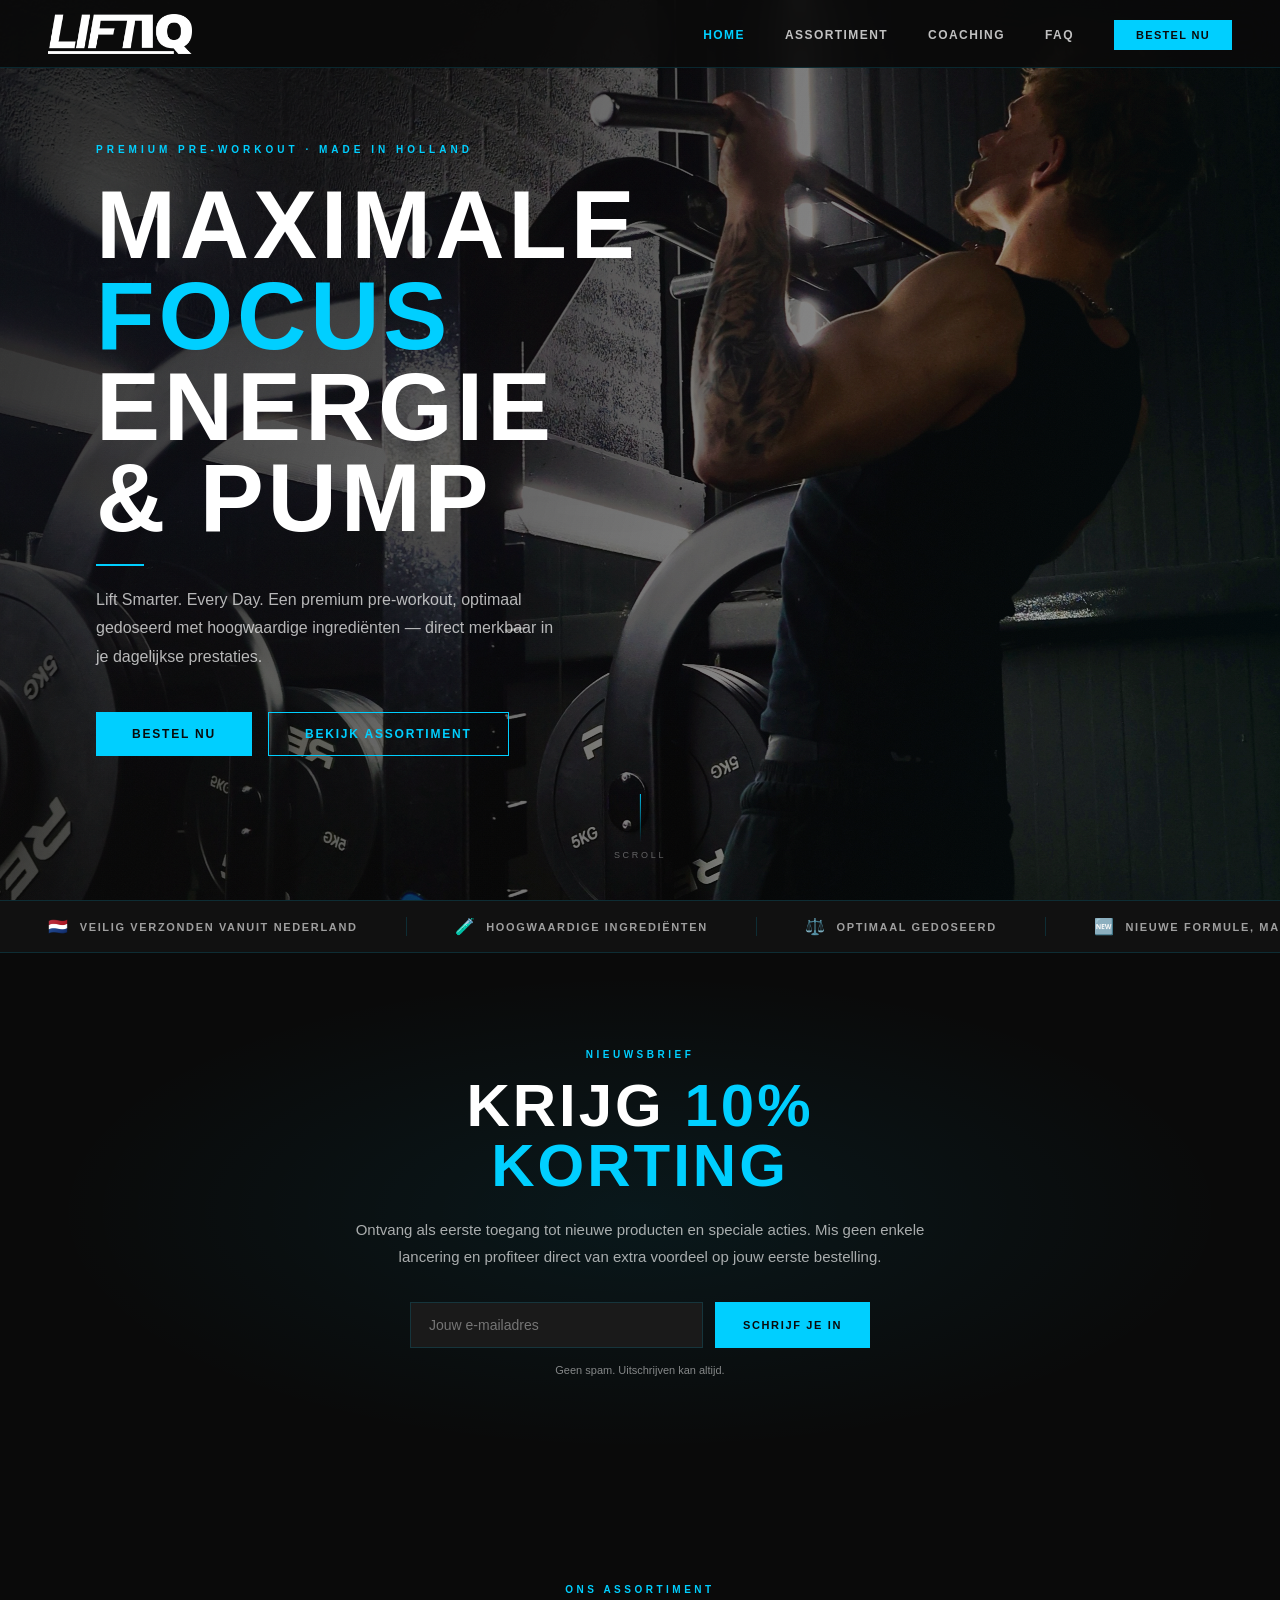
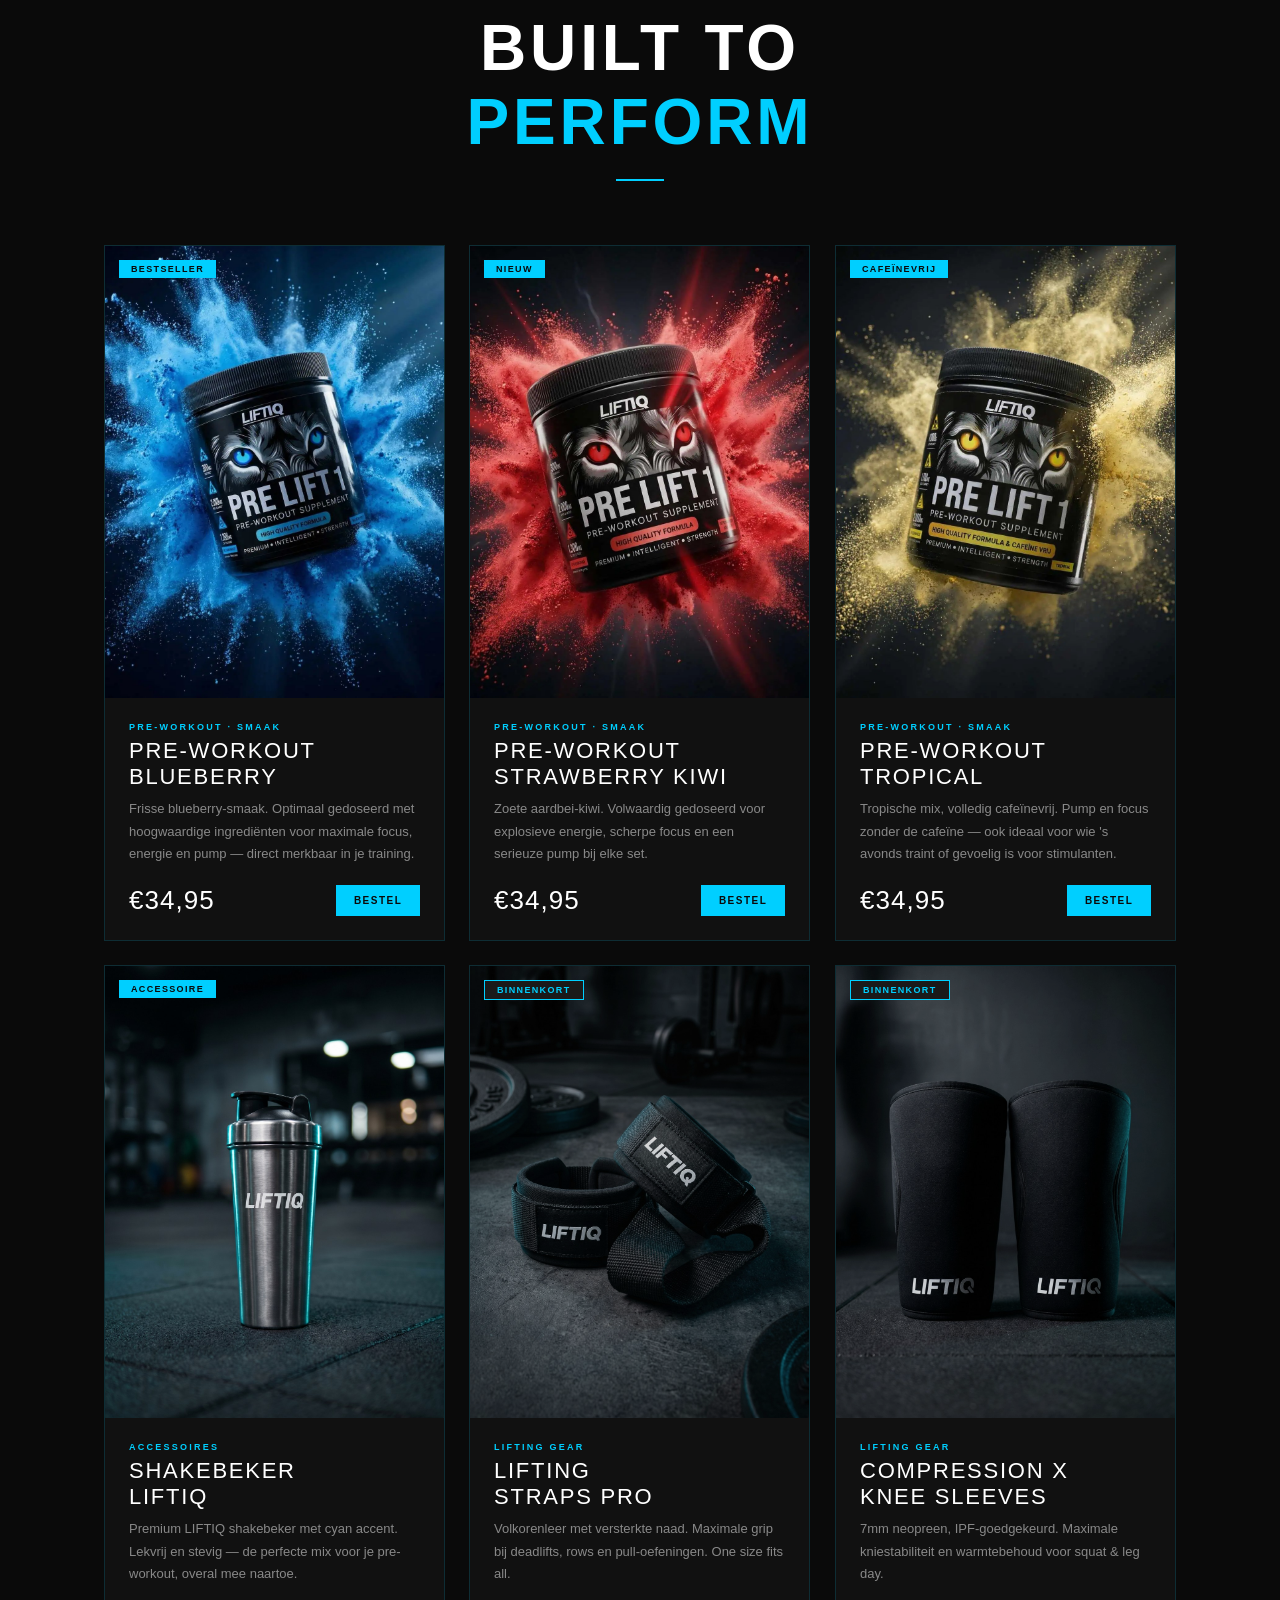
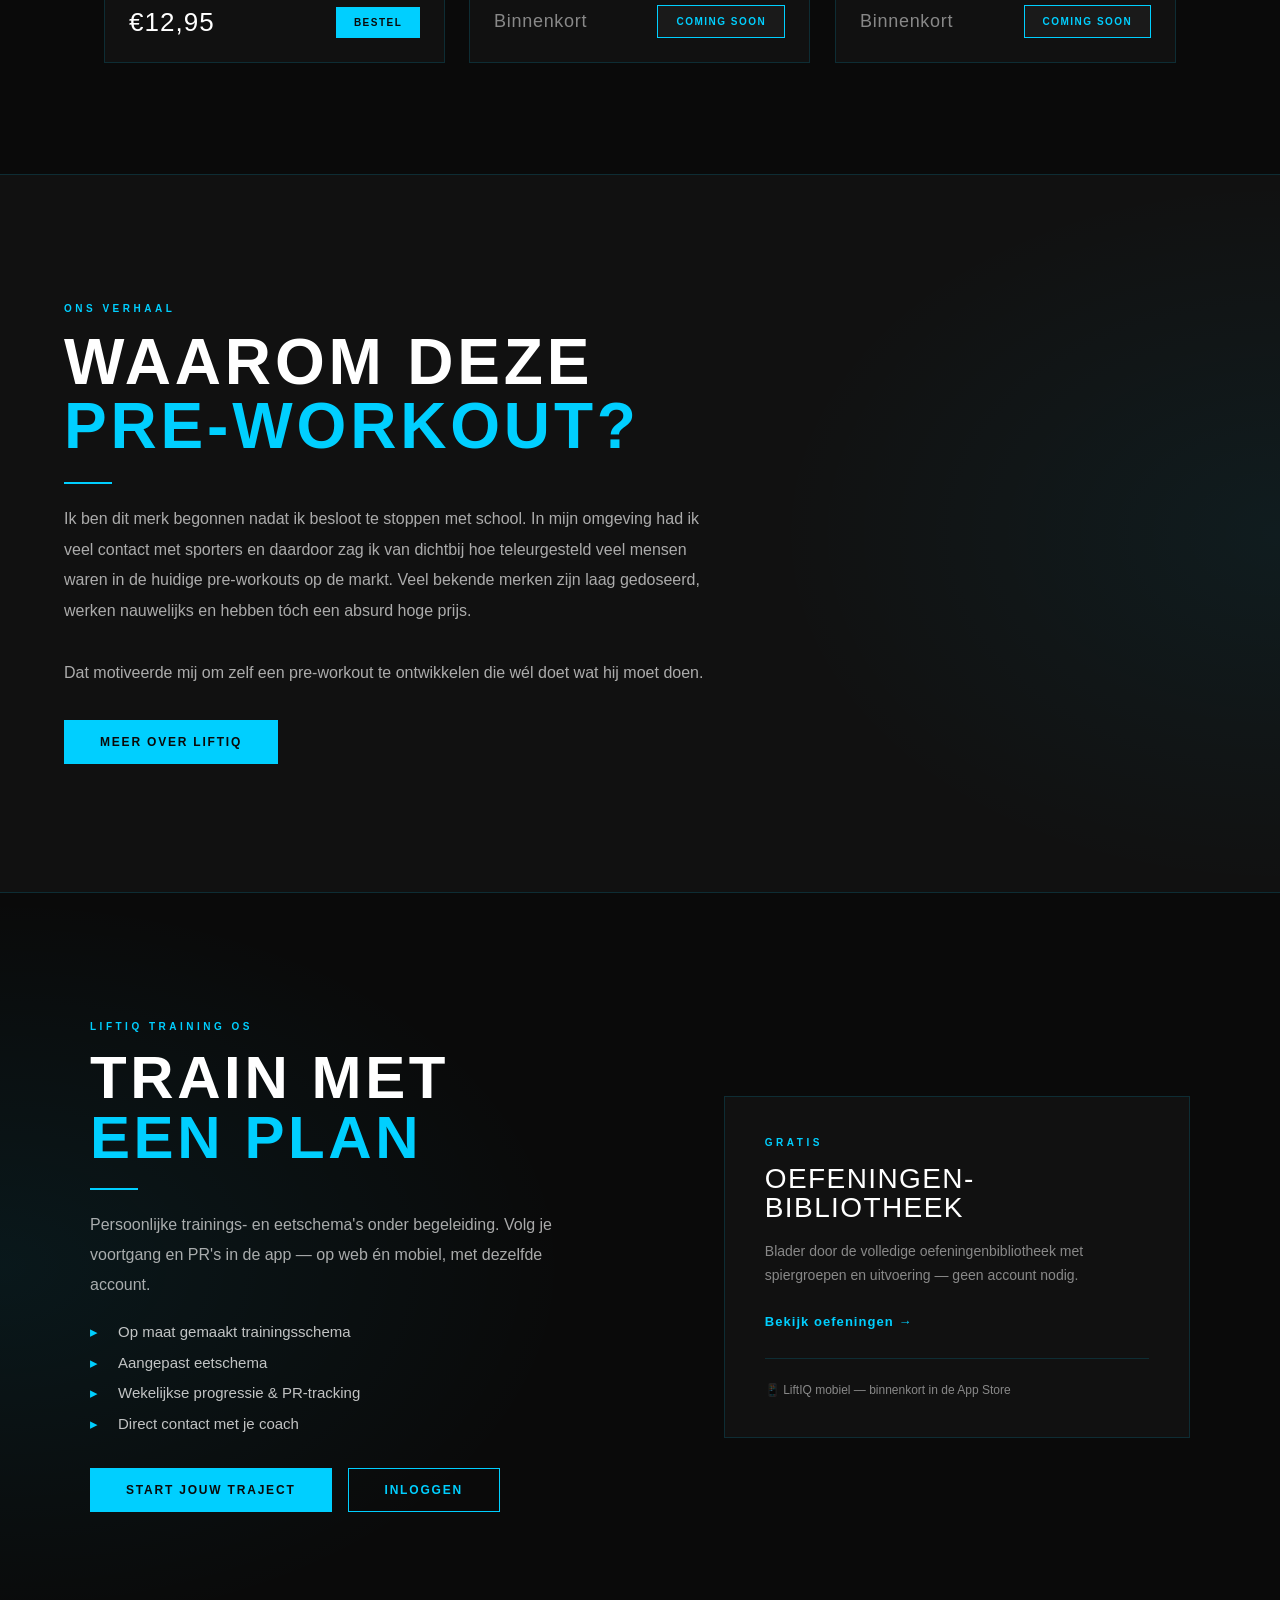
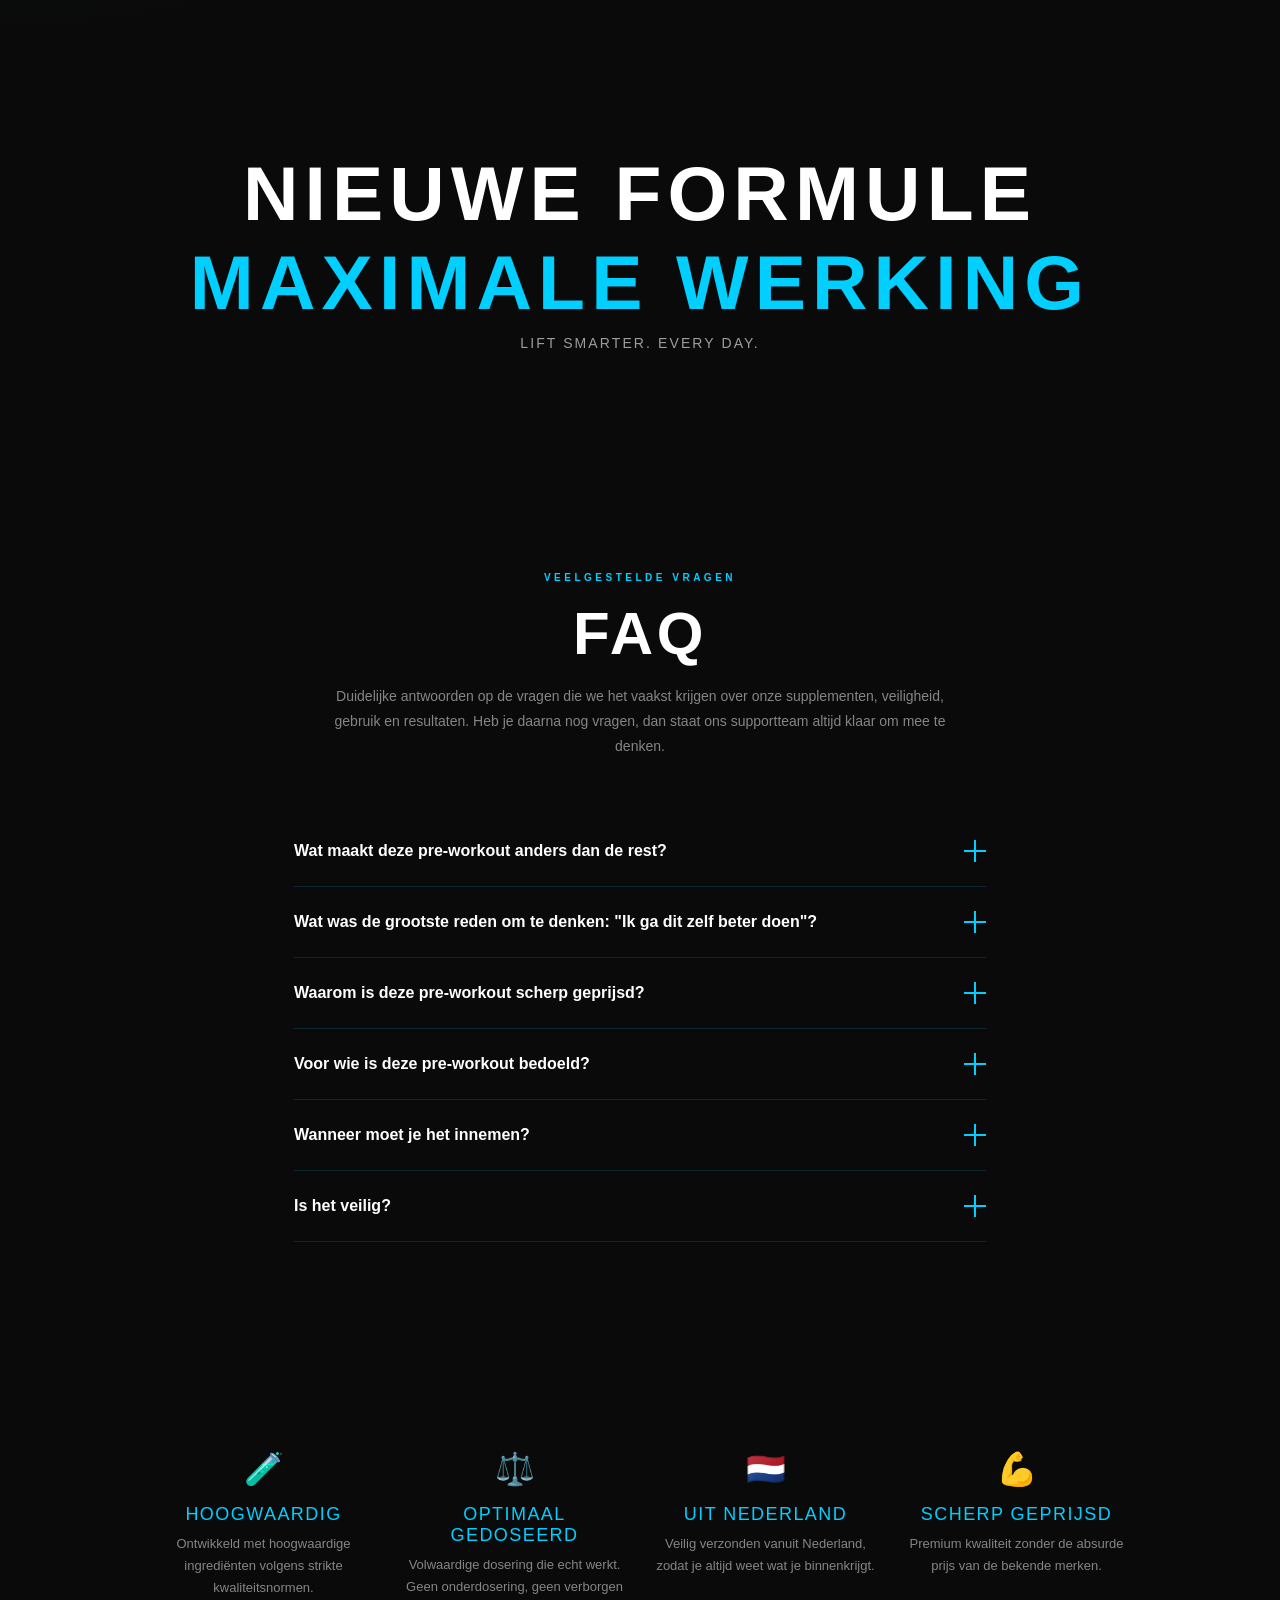
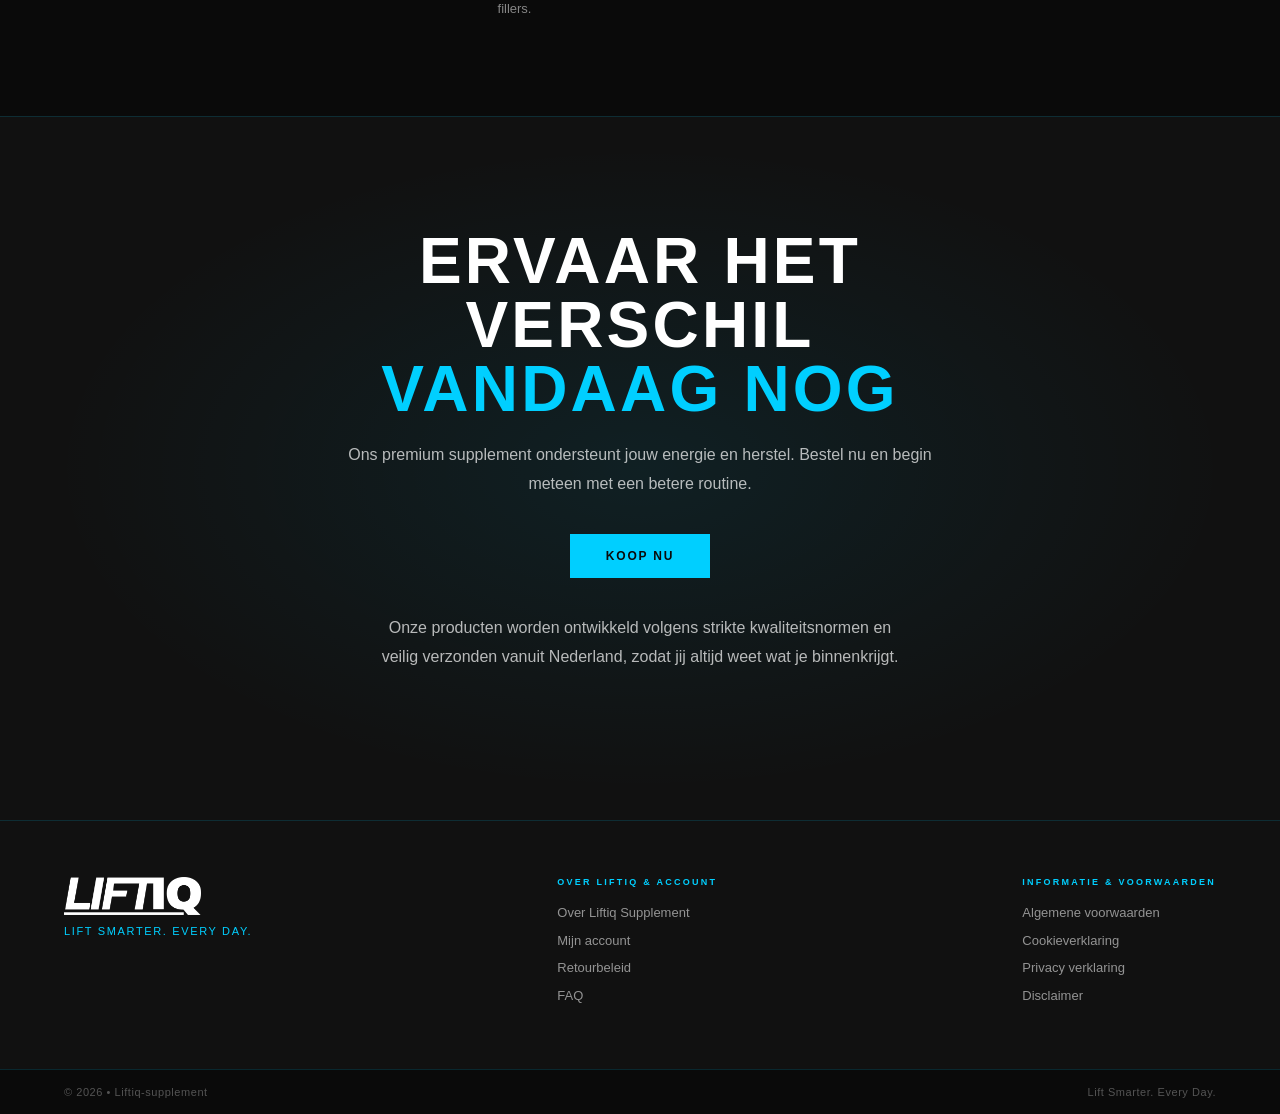
==== index.html @ 448a6983 "Rebrand domain to liftiqgear.nl across site, checkout and config" ====
<!DOCTYPE html>
<html lang="nl">
<head>
<meta charset="UTF-8">
<meta name="viewport" content="width=device-width, initial-scale=1.0">
<title>LIFTIQ — Lift Smarter. Every Day.</title>
<meta name="description" content="LIFTIQ premium pre-workout: maximale focus, energie en pump. Optimaal gedoseerd, hoogwaardige ingrediënten, scherp geprijsd. Verzonden vanuit Nederland.">
<link rel="canonical" href="https://liftiqgear.nl/">
<link rel="stylesheet" href="style.css">
<style>

/* ── HERO ── */
.hero {
  position: relative;
  min-height: 100vh;
  display: flex;
  align-items: center;
  overflow: hidden;
}
.hero-parallax {
  position: absolute;
  inset: -15%;
  background: url('images/hero-bg.jpg') 75% center/cover no-repeat;
  will-change: transform;
}
.hero-overlay {
  position: absolute;
  inset: 0;
  background: linear-gradient(105deg, rgba(10,10,10,0.85) 0%, rgba(10,10,10,0.5) 60%, rgba(0,207,255,0.05) 100%);
}
.hero-grain {
  position: absolute;
  inset: 0;
  opacity: 0.025;
  background-image: url("data:image/svg+xml,%3Csvg viewBox='0 0 256 256' xmlns='http://www.w3.org/2000/svg'%3E%3Cfilter id='noise'%3E%3CfeTurbulence type='fractalNoise' baseFrequency='0.9' numOctaves='4' stitchTiles='stitch'/%3E%3C/filter%3E%3Crect width='100%25' height='100%25' filter='url(%23noise)'/%3E%3C/svg%3E");
  background-size: 200px;
  animation: grain 0.8s steps(2) infinite;
  pointer-events: none;
}
@keyframes grain {
  0%,100% { transform: translate(0,0); }
  25% { transform: translate(-2%,1%); }
  50% { transform: translate(1%,-2%); }
  75% { transform: translate(2%,2%); }
}
.hero-content {
  position: relative;
  z-index: 2;
  padding: 0 6rem;
  max-width: 700px;
}
.hero-eyebrow {
  font-size: 10px;
  font-weight: 700;
  letter-spacing: 0.4em;
  text-transform: uppercase;
  color: var(--blue);
  margin-bottom: 1.5rem;
}
.hero-headline {
  font-family: Impact, 'Arial Narrow', sans-serif;
  font-size: clamp(52px, 8vw, 96px);
  line-height: 0.95;
  letter-spacing: 0.04em;
  color: var(--white);
  text-transform: uppercase;
  margin-bottom: 1rem;
}
.hero-headline span { color: var(--blue); }
.hero-sub {
  font-size: 16px;
  color: rgba(255,255,255,0.7);
  line-height: 1.8;
  max-width: 460px;
  margin-bottom: 2.5rem;
}
.hero-btns { display: flex; gap: 1rem; flex-wrap: wrap; }
.hero-scroll {
  position: absolute;
  bottom: 2.5rem;
  left: 50%;
  transform: translateX(-50%);
  z-index: 2;
  display: flex;
  flex-direction: column;
  align-items: center;
  gap: 8px;
  color: rgba(255,255,255,0.35);
  font-size: 9px;
  letter-spacing: 0.3em;
  text-transform: uppercase;
}
.hero-scroll-line {
  width: 1px;
  height: 48px;
  background: linear-gradient(to bottom, var(--blue), transparent);
  animation: scrollLine 1.8s ease-in-out infinite;
}
@keyframes scrollLine {
  0%,100% { opacity: 0.3; transform: scaleY(1); }
  50% { opacity: 1; transform: scaleY(1.2); }
}

/* ── MARQUEE ── */
.proof-strip {
  background: var(--dark-2);
  border-top: 1px solid var(--border);
  border-bottom: 1px solid var(--border);
  padding: 16px 0;
  overflow: hidden;
}
.proof-track-wrap {
  display: flex;
  animation: marquee 28s linear infinite;
  width: max-content;
}
@keyframes marquee {
  from { transform: translateX(0); }
  to   { transform: translateX(-50%); }
}
.proof-track { display: flex; gap: 0; }
.proof-item {
  display: flex;
  align-items: center;
  gap: 10px;
  padding: 0 3rem;
  white-space: nowrap;
  font-size: 11px;
  font-weight: 600;
  letter-spacing: 0.15em;
  text-transform: uppercase;
  color: rgba(255,255,255,0.6);
  border-right: 1px solid var(--border);
}
.proof-item span { color: var(--blue); font-size: 16px; }

/* ── NEWSLETTER ── */
.newsletter-section {
  position: relative;
  padding: 6rem 4rem;
  text-align: center;
  overflow: hidden;
}
.newsletter-section::before {
  content: '';
  position: absolute;
  inset: 0;
  background: radial-gradient(ellipse at center, rgba(0,207,255,0.07) 0%, transparent 65%);
  pointer-events: none;
}
.newsletter-inner { position: relative; z-index: 1; max-width: 620px; margin: 0 auto; }
.newsletter-inner h2 {
  font-family: Impact, sans-serif;
  font-size: clamp(34px, 5vw, 60px);
  letter-spacing: 0.05em;
  text-transform: uppercase;
  line-height: 1;
  margin-bottom: 1.25rem;
}
.newsletter-inner h2 span { color: var(--blue); }
.newsletter-inner p {
  font-size: 15px;
  color: rgba(255,255,255,0.65);
  line-height: 1.8;
  margin-bottom: 2rem;
}
.newsletter-form {
  display: flex;
  gap: 0.75rem;
  max-width: 460px;
  margin: 0 auto;
  flex-wrap: wrap;
  justify-content: center;
}
.newsletter-form input {
  flex: 1;
  min-width: 220px;
  background: var(--dark-3);
  border: 1px solid var(--border);
  color: var(--white);
  padding: 14px 18px;
  font-size: 14px;
  outline: none;
  transition: border-color var(--transition);
}
.newsletter-form input:focus { border-color: var(--blue); }
.newsletter-form button {
  background: var(--blue);
  color: var(--dark);
  font-size: 11px;
  font-weight: 700;
  letter-spacing: 0.15em;
  text-transform: uppercase;
  padding: 14px 28px;
  border: none;
  cursor: pointer;
  transition: background var(--transition);
}
.newsletter-form button:hover { background: var(--blue-dark); color: #fff; }
.newsletter-note { font-size: 11px; color: var(--text-muted); margin-top: 1rem; }

/* ── PRODUCTS ── */
.products-section {
  padding: 7rem 4rem;
  max-width: 1200px;
  margin: 0 auto;
}
.products-header { text-align: center; margin-bottom: 4rem; }
.products-header h2 {
  font-family: Impact, sans-serif;
  font-size: clamp(36px, 5vw, 64px);
  letter-spacing: 0.06em;
  text-transform: uppercase;
  margin-bottom: 1rem;
}
.products-grid {
  display: grid;
  grid-template-columns: repeat(3, 1fr);
  gap: 1.5rem;
}
.product-card {
  background: var(--dark-2);
  border: 1px solid var(--border);
  display: flex;
  flex-direction: column;
  transition: border-color 0.35s, box-shadow 0.35s, transform 0.35s;
  cursor: pointer;
  transform-style: preserve-3d;
  will-change: transform;
}
.product-card:hover {
  border-color: var(--blue);
  box-shadow: 0 0 40px rgba(0,207,255,0.15), 0 20px 60px rgba(0,0,0,0.5);
}
.product-img-wrap {
  aspect-ratio: 3/4;
  overflow: hidden;
  position: relative;
}
.product-img-wrap img {
  width: 100%;
  height: 100%;
  object-fit: cover;
  display: block;
  transition: transform 0.6s ease;
}
.product-card:hover .product-img-wrap img { transform: scale(1.04); }
.product-badge {
  position: absolute;
  top: 14px;
  left: 14px;
  background: var(--blue);
  color: var(--dark);
  font-size: 9px;
  font-weight: 700;
  letter-spacing: 0.15em;
  text-transform: uppercase;
  padding: 4px 12px;
}
.product-body { padding: 1.5rem; flex: 1; display: flex; flex-direction: column; }
.product-cat {
  font-size: 9px;
  font-weight: 700;
  letter-spacing: 0.25em;
  text-transform: uppercase;
  color: var(--blue);
  margin-bottom: 6px;
}
.product-name {
  font-family: Impact, sans-serif;
  font-size: 22px;
  letter-spacing: 0.08em;
  text-transform: uppercase;
  color: var(--white);
  margin-bottom: 8px;
}
.product-desc {
  font-size: 13px;
  color: var(--text-muted);
  line-height: 1.7;
  flex: 1;
  margin-bottom: 1.25rem;
}
.product-footer {
  display: flex;
  align-items: center;
  justify-content: space-between;
}
.product-price {
  font-family: Impact, sans-serif;
  font-size: 26px;
  letter-spacing: 0.04em;
  color: var(--white);
}
.product-btn {
  background: var(--blue);
  color: var(--dark);
  font-size: 10px;
  font-weight: 700;
  letter-spacing: 0.15em;
  text-transform: uppercase;
  padding: 10px 18px;
  text-decoration: none;
  transition: background var(--transition);
  border: none;
  cursor: pointer;
}
.product-btn:hover { background: var(--blue-dark); color: #fff; }

/* ── STORY SECTION ── */
.story-section {
  position: relative;
  padding: 8rem 4rem;
  background: var(--dark-2);
  border-top: 1px solid var(--border);
  border-bottom: 1px solid var(--border);
  overflow: hidden;
}
.story-section::before {
  content: '';
  position: absolute;
  top: 0; right: 0;
  width: 40%;
  height: 100%;
  background: radial-gradient(ellipse at right, rgba(0,207,255,0.06) 0%, transparent 70%);
  pointer-events: none;
}
.story-inner {
  max-width: 640px;
  position: relative;
  z-index: 1;
}
.story-inner h2 {
  font-family: Impact, sans-serif;
  font-size: clamp(36px, 5vw, 64px);
  letter-spacing: 0.06em;
  text-transform: uppercase;
  line-height: 1;
  margin-bottom: 1.5rem;
}
.story-inner h2 span { color: var(--blue); }
.story-inner p {
  font-size: 16px;
  color: rgba(255,255,255,0.65);
  line-height: 1.9;
  margin-bottom: 2rem;
}

/* ── SFEER BANNER ── */
.sfeer-section {
  position: relative;
  height: 420px;
  overflow: hidden;
  display: flex;
  align-items: center;
  justify-content: center;
}
.sfeer-parallax {
  position: absolute;
  inset: -20%;
  background: url('images/sfeer-bg.jpg') center/cover no-repeat;
  will-change: transform;
}
.sfeer-overlay {
  position: absolute;
  inset: 0;
  background: rgba(10,10,10,0.7);
}
.sfeer-content {
  position: relative;
  z-index: 2;
  text-align: center;
}
.sfeer-content h2 {
  font-family: Impact, sans-serif;
  font-size: clamp(40px, 6vw, 80px);
  letter-spacing: 0.08em;
  text-transform: uppercase;
  color: var(--white);
  margin-bottom: 0.5rem;
}
.sfeer-content h2 span { color: var(--blue); }
.sfeer-content p {
  font-size: 14px;
  color: rgba(255,255,255,0.6);
  letter-spacing: 0.15em;
  text-transform: uppercase;
}

/* ── FAQ ── */
.faq-section {
  padding: 7rem 4rem;
  max-width: 820px;
  margin: 0 auto;
}
.faq-header { text-align: center; margin-bottom: 3.5rem; }
.faq-header h2 {
  font-family: Impact, sans-serif;
  font-size: clamp(36px, 5vw, 60px);
  letter-spacing: 0.06em;
  text-transform: uppercase;
  margin-bottom: 1rem;
}
.faq-header p {
  font-size: 14px;
  color: var(--text-muted);
  line-height: 1.8;
  max-width: 620px;
  margin: 0 auto;
}
.faq-item {
  border-bottom: 1px solid var(--border);
}
.faq-q {
  width: 100%;
  background: none;
  border: none;
  text-align: left;
  cursor: pointer;
  padding: 1.5rem 0;
  display: flex;
  align-items: center;
  justify-content: space-between;
  gap: 1rem;
  font-family: inherit;
  font-size: 16px;
  font-weight: 600;
  color: var(--white);
  transition: color var(--transition);
}
.faq-q:hover { color: var(--blue); }
.faq-icon {
  flex-shrink: 0;
  width: 22px;
  height: 22px;
  position: relative;
  transition: transform 0.3s ease;
}
.faq-icon::before, .faq-icon::after {
  content: '';
  position: absolute;
  background: var(--blue);
  transition: opacity 0.3s ease;
}
.faq-icon::before { top: 50%; left: 0; right: 0; height: 2px; transform: translateY(-50%); }
.faq-icon::after { left: 50%; top: 0; bottom: 0; width: 2px; transform: translateX(-50%); }
.faq-item.open .faq-icon::after { opacity: 0; }
.faq-a {
  max-height: 0;
  overflow: hidden;
  transition: max-height 0.35s ease;
}
.faq-a-inner {
  padding: 0 0 1.5rem;
  font-size: 14px;
  color: rgba(255,255,255,0.65);
  line-height: 1.85;
}

/* ── CLOSING CTA ── */
.cta-section {
  position: relative;
  padding: 7rem 4rem;
  text-align: center;
  background: var(--dark-2);
  border-top: 1px solid var(--border);
  overflow: hidden;
}
.cta-section::before {
  content: '';
  position: absolute;
  inset: 0;
  background: radial-gradient(ellipse at center, rgba(0,207,255,0.08) 0%, transparent 65%);
  pointer-events: none;
}
.cta-inner { position: relative; z-index: 1; max-width: 640px; margin: 0 auto; }
.cta-inner h2 {
  font-family: Impact, sans-serif;
  font-size: clamp(34px, 5vw, 64px);
  letter-spacing: 0.05em;
  text-transform: uppercase;
  line-height: 1;
  margin-bottom: 1.25rem;
}
.cta-inner h2 span { color: var(--blue); }
.cta-inner p {
  font-size: 16px;
  color: rgba(255,255,255,0.7);
  line-height: 1.8;
  margin-bottom: 2.25rem;
}
.cta-fineprint {
  font-size: 12px;
  color: var(--text-muted);
  line-height: 1.7;
  max-width: 520px;
  margin: 2.25rem auto 0;
}

/* ── USP GRID ── */
.usp-section {
  padding: 6rem 4rem;
  max-width: 1100px;
  margin: 0 auto;
}
.usp-grid {
  display: grid;
  grid-template-columns: repeat(4, 1fr);
  gap: 2rem;
}
.usp-item { text-align: center; }
.usp-icon {
  font-size: 32px;
  margin-bottom: 1rem;
  display: block;
}
.usp-title {
  font-family: Impact, sans-serif;
  font-size: 18px;
  letter-spacing: 0.08em;
  text-transform: uppercase;
  color: var(--blue);
  margin-bottom: 8px;
}
.usp-desc {
  font-size: 13px;
  color: var(--text-muted);
  line-height: 1.7;
}

/* ── COACHING / TRAINING OS ── */
.coaching-section {
  position: relative;
  padding: 8rem 4rem;
  overflow: hidden;
}
.coaching-section::before {
  content: '';
  position: absolute;
  top: 0; left: 0;
  width: 45%;
  height: 100%;
  background: radial-gradient(ellipse at left, rgba(0,207,255,0.07) 0%, transparent 70%);
  pointer-events: none;
}
.coaching-inner {
  position: relative;
  z-index: 1;
  max-width: 1100px;
  margin: 0 auto;
  display: grid;
  grid-template-columns: 1.1fr 0.9fr;
  gap: 4rem;
  align-items: center;
}
.coaching-text h2 {
  font-family: Impact, sans-serif;
  font-size: clamp(36px, 5vw, 60px);
  letter-spacing: 0.06em;
  text-transform: uppercase;
  line-height: 1;
  margin-bottom: 1rem;
}
.coaching-text h2 span { color: var(--blue); }
.coaching-text p {
  font-size: 16px;
  color: rgba(255,255,255,0.65);
  line-height: 1.85;
  margin-bottom: 1.5rem;
  max-width: 480px;
}
.coaching-list { list-style: none; margin: 0 0 2.25rem; }
.coaching-list li {
  position: relative;
  padding-left: 1.75rem;
  margin-bottom: 0.85rem;
  font-size: 15px;
  color: rgba(255,255,255,0.75);
}
.coaching-list li::before {
  content: '▸';
  position: absolute;
  left: 0;
  color: var(--blue);
}
.coaching-card {
  background: var(--dark-2);
  border: 1px solid var(--border);
  padding: 2.5rem;
}
.coaching-card-title {
  font-family: Impact, sans-serif;
  font-size: 28px;
  letter-spacing: 0.05em;
  text-transform: uppercase;
  color: var(--white);
  line-height: 1.05;
  margin: 0.5rem 0 1rem;
}
.coaching-card p { font-size: 14px; color: var(--text-muted); line-height: 1.75; margin-bottom: 1.5rem; }
.coaching-card-link {
  display: inline-block;
  color: var(--blue);
  font-size: 13px;
  font-weight: 700;
  letter-spacing: 0.08em;
  text-decoration: none;
  transition: opacity var(--transition);
}
.coaching-card-link:hover { opacity: 0.75; }
.coaching-card-note {
  margin-top: 1.75rem;
  padding-top: 1.5rem;
  border-top: 1px solid var(--border);
  font-size: 12px;
  color: var(--text-muted);
}

/* ── RESPONSIVE ── */
@media (max-width: 900px) {
  .hero-content { padding: 0 2rem; }
  .coaching-section { padding: 5rem 1.5rem; }
  .coaching-inner { grid-template-columns: 1fr; gap: 2.5rem; }
  .newsletter-section { padding: 4rem 1.5rem; }
  .products-section { padding: 5rem 1.5rem; }
  .products-grid { grid-template-columns: 1fr; gap: 1rem; }
  .story-section { padding: 5rem 2rem; }
  .faq-section { padding: 5rem 1.5rem; }
  .cta-section { padding: 5rem 1.5rem; }
  .usp-section { padding: 4rem 2rem; }
  .usp-grid { grid-template-columns: repeat(2, 1fr); }
  .sfeer-section { height: 300px; }
}
</style>
</head>
<body>

<!-- STICKY BAR -->
<div class="sticky-bar" id="sticky-bar" style="
  position:fixed;top:0;left:0;right:0;z-index:1100;
  background:rgba(10,10,10,0.97);backdrop-filter:blur(12px);
  border-bottom:1px solid var(--blue);
  padding:0 2rem;height:52px;
  display:flex;align-items:center;justify-content:space-between;gap:1.5rem;
  transform:translateY(-100%);transition:transform 0.4s cubic-bezier(0.4,0,0.2,1);
">
  <span style="font-family:Impact,sans-serif;font-size:15px;letter-spacing:0.15em;color:var(--blue);">LIFTIQ</span>
  <select id="sticky-select" style="background:var(--dark-3);border:1px solid var(--border);color:rgba(255,255,255,0.85);font-size:12px;padding:6px 10px;outline:none;flex:1;max-width:300px;">
    <option value="preworkout_blue" data-price="34.95">Pre-Workout Blueberry — €34,95</option>
    <option value="preworkout_red" data-price="34.95">Pre-Workout Strawberry Kiwi — €34,95</option>
    <option value="preworkout_gold" data-price="34.95">Pre-Workout Tropical (cafeïnevrij) — €34,95</option>
    <option value="shaker" data-price="12.95">Shakebeker LIFTIQ — €12,95</option>
  </select>
  <span id="sticky-price" style="font-family:Impact,sans-serif;font-size:18px;color:var(--blue);">€34,95</span>
  <a href="bestellen.php" style="background:var(--blue);color:var(--dark);font-size:11px;font-weight:700;letter-spacing:0.15em;text-transform:uppercase;padding:10px 20px;text-decoration:none;white-space:nowrap;">Bestel Nu</a>
</div>

<!-- NAV -->
<nav class="nav" id="nav">
  <a href="/" class="nav-logo">
    <img src="images/liftiq-logo-white.png" class="nav-logo-img" alt="LIFTIQ — Lift Smarter Every Day">
  </a>
  <ul class="nav-links">
    <li><a href="/" class="active">Home</a></li>
    <li><a href="#producten">Assortiment</a></li>
    <li><a href="#coaching">Coaching</a></li>
    <li><a href="#faq">FAQ</a></li>
    <li><a href="bestellen.php" class="nav-cta">Bestel Nu</a></li>
  </ul>
  <button class="nav-hamburger" id="hamburger" aria-label="Menu">
    <span></span><span></span><span></span>
  </button>
</nav>
<div class="nav-mobile" id="nav-mobile">
  <a href="/">Home</a>
  <a href="#producten">Assortiment</a>
  <a href="#coaching">Coaching</a>
  <a href="#faq">FAQ</a>
  <a href="bestellen.php">Bestel Nu →</a>
</div>

<!-- HERO -->
<section class="hero">
  <div class="hero-parallax" id="hero-parallax"></div>
  <div class="hero-overlay"></div>
  <div class="hero-grain"></div>
  <div class="hero-content">
    <div class="hero-eyebrow reveal">Premium Pre-Workout · Made in Holland</div>
    <h1 class="hero-headline reveal reveal-delay-1">MAXIMALE<br><span>FOCUS</span><br>ENERGIE &amp; PUMP</h1>
    <div class="blue-line reveal reveal-delay-1"></div>
    <p class="hero-sub reveal reveal-delay-2">Lift Smarter. Every Day. Een premium pre-workout, optimaal gedoseerd met hoogwaardige ingrediënten — direct merkbaar in je dagelijkse prestaties.</p>
    <div class="hero-btns reveal reveal-delay-3">
      <a href="bestellen.php" class="btn-blue">Bestel Nu</a>
      <a href="#producten" class="btn-outline">Bekijk Assortiment</a>
    </div>
  </div>
  <div class="hero-scroll">
    <div class="hero-scroll-line"></div>
    <span>Scroll</span>
  </div>
</section>

<!-- SOCIAL PROOF MARQUEE -->
<div class="proof-strip">
  <div class="proof-track-wrap">
    <div class="proof-track">
      <div class="proof-item"><span>🇳🇱</span> Veilig verzonden vanuit Nederland</div>
      <div class="proof-item"><span>🧪</span> Hoogwaardige ingrediënten</div>
      <div class="proof-item"><span>⚖️</span> Optimaal gedoseerd</div>
      <div class="proof-item"><span>🆕</span> Nieuwe formule, maximale werking</div>
      <div class="proof-item"><span>💪</span> Scherp geprijsd</div>
      <div class="proof-item"><span>⚡</span> Maximale focus &amp; pump</div>
    </div>
    <div class="proof-track" aria-hidden="true">
      <div class="proof-item"><span>🇳🇱</span> Veilig verzonden vanuit Nederland</div>
      <div class="proof-item"><span>🧪</span> Hoogwaardige ingrediënten</div>
      <div class="proof-item"><span>⚖️</span> Optimaal gedoseerd</div>
      <div class="proof-item"><span>🆕</span> Nieuwe formule, maximale werking</div>
      <div class="proof-item"><span>💪</span> Scherp geprijsd</div>
      <div class="proof-item"><span>⚡</span> Maximale focus &amp; pump</div>
    </div>
  </div>
</div>

<!-- NEWSLETTER -->
<section class="newsletter-section">
  <div class="newsletter-inner">
    <div class="section-eyebrow reveal">Nieuwsbrief</div>
    <h2 class="reveal reveal-delay-1">KRIJG <span>10% KORTING</span></h2>
    <p class="reveal reveal-delay-2">Ontvang als eerste toegang tot nieuwe producten en speciale acties. Mis geen enkele lancering en profiteer direct van extra voordeel op jouw eerste bestelling.</p>
    <form class="newsletter-form reveal reveal-delay-3" id="newsletter-form" action="#" method="post">
      <input type="email" name="email" placeholder="Jouw e-mailadres" required>
      <button type="submit">Schrijf je in</button>
    </form>
    <div class="newsletter-note">Geen spam. Uitschrijven kan altijd.</div>
  </div>
</section>

<!-- PRODUCTS -->
<section class="products-section" id="producten">
  <div class="products-header">
    <div class="section-eyebrow reveal">Ons Assortiment</div>
    <h2 class="reveal reveal-delay-1">BUILT TO<br><span style="color:var(--blue)">PERFORM</span></h2>
    <div class="blue-line blue-line-center reveal reveal-delay-2"></div>
  </div>
  <div class="products-grid">

    <!-- Pre-Workout — Blueberry (blauw) -->
    <div class="product-card reveal">
      <div class="product-img-wrap">
        <img src="images/preworkout-blue.jpg" alt="LIFTIQ Pre-Workout — Blueberry" loading="lazy">
        <span class="product-badge">Bestseller</span>
      </div>
      <div class="product-body">
        <div class="product-cat">Pre-Workout · Smaak</div>
        <div class="product-name">PRE-WORKOUT<br>Blueberry</div>
        <p class="product-desc">Frisse blueberry-smaak. Optimaal gedoseerd met hoogwaardige ingrediënten voor maximale focus, energie en pump — direct merkbaar in je training.</p>
        <div class="product-footer">
          <span class="product-price">€34,95</span>
          <a href="bestellen.php" class="product-btn">Bestel</a>
        </div>
      </div>
    </div>

    <!-- Pre-Workout — Strawberry Kiwi (rood/roze) -->
    <div class="product-card reveal reveal-delay-1">
      <div class="product-img-wrap">
        <img src="images/preworkout-red.jpg" alt="LIFTIQ Pre-Workout — Strawberry Kiwi" loading="lazy">
        <span class="product-badge">Nieuw</span>
      </div>
      <div class="product-body">
        <div class="product-cat">Pre-Workout · Smaak</div>
        <div class="product-name">PRE-WORKOUT<br>Strawberry Kiwi</div>
        <p class="product-desc">Zoete aardbei-kiwi. Volwaardig gedoseerd voor explosieve energie, scherpe focus en een serieuze pump bij elke set.</p>
        <div class="product-footer">
          <span class="product-price">€34,95</span>
          <a href="bestellen.php" class="product-btn">Bestel</a>
        </div>
      </div>
    </div>

    <!-- Pre-Workout — Tropical (cafeïnevrij, goud) -->
    <div class="product-card reveal reveal-delay-2">
      <div class="product-img-wrap">
        <img src="images/preworkout-gold.jpg" alt="LIFTIQ Pre-Workout — Tropical, cafeïnevrij" loading="lazy">
        <span class="product-badge">Cafeïnevrij</span>
      </div>
      <div class="product-body">
        <div class="product-cat">Pre-Workout · Smaak</div>
        <div class="product-name">PRE-WORKOUT<br>Tropical</div>
        <p class="product-desc">Tropische mix, volledig cafeïnevrij. Pump en focus zonder de cafeïne — ook ideaal voor wie 's avonds traint of gevoelig is voor stimulanten.</p>
        <div class="product-footer">
          <span class="product-price">€34,95</span>
          <a href="bestellen.php" class="product-btn">Bestel</a>
        </div>
      </div>
    </div>

    <!-- Shakebeker LIFTIQ -->
    <div class="product-card reveal reveal-delay-1">
      <div class="product-img-wrap">
        <img src="images/shaker.jpg" alt="Shakebeker LIFTIQ" loading="lazy">
        <span class="product-badge">Accessoire</span>
      </div>
      <div class="product-body">
        <div class="product-cat">Accessoires</div>
        <div class="product-name">SHAKEBEKER<br>LIFTIQ</div>
        <p class="product-desc">Premium LIFTIQ shakebeker met cyan accent. Lekvrij en stevig — de perfecte mix voor je pre-workout, overal mee naartoe.</p>
        <div class="product-footer">
          <span class="product-price">€12,95</span>
          <a href="bestellen.php" class="product-btn">Bestel</a>
        </div>
      </div>
    </div>

    <!-- Lifting Straps — Coming Soon -->
    <div class="product-card reveal reveal-delay-2">
      <div class="product-img-wrap">
        <img src="images/straps.jpg" alt="LIFTIQ Lifting Straps PRO" loading="lazy" style="filter:grayscale(0.15) brightness(0.85);">
        <span class="product-badge" style="background:var(--dark-3);color:var(--blue);border:1px solid var(--blue);">Binnenkort</span>
      </div>
      <div class="product-body">
        <div class="product-cat">Lifting Gear</div>
        <div class="product-name">LIFTING<br>STRAPS PRO</div>
        <p class="product-desc">Volkorenleer met versterkte naad. Maximale grip bij deadlifts, rows en pull-oefeningen. One size fits all.</p>
        <div class="product-footer">
          <span class="product-price" style="color:var(--text-muted);font-size:18px;">Binnenkort</span>
          <span class="product-btn" style="background:var(--dark-3);color:var(--blue);border:1px solid var(--blue);cursor:default;">Coming Soon</span>
        </div>
      </div>
    </div>

    <!-- Knee Sleeves — Coming Soon -->
    <div class="product-card reveal reveal-delay-1">
      <div class="product-img-wrap">
        <img src="images/sleeves.jpg" alt="LIFTIQ Knee Sleeves Compression X" loading="lazy" style="filter:grayscale(0.15) brightness(0.85);">
        <span class="product-badge" style="background:var(--dark-3);color:var(--blue);border:1px solid var(--blue);">Binnenkort</span>
      </div>
      <div class="product-body">
        <div class="product-cat">Lifting Gear</div>
        <div class="product-name">COMPRESSION X<br>Knee Sleeves</div>
        <p class="product-desc">7mm neopreen, IPF-goedgekeurd. Maximale kniestabiliteit en warmtebehoud voor squat &amp; leg day.</p>
        <div class="product-footer">
          <span class="product-price" style="color:var(--text-muted);font-size:18px;">Binnenkort</span>
          <span class="product-btn" style="background:var(--dark-3);color:var(--blue);border:1px solid var(--blue);cursor:default;">Coming Soon</span>
        </div>
      </div>
    </div>

  </div>
</section>

<!-- STORY -->
<section class="story-section">
  <div class="story-inner">
    <div class="section-eyebrow reveal">Ons Verhaal</div>
    <h2 class="reveal reveal-delay-1">WAAROM DEZE<br><span>PRE-WORKOUT?</span></h2>
    <div class="blue-line reveal reveal-delay-1"></div>
    <p class="reveal reveal-delay-2">Ik ben dit merk begonnen nadat ik besloot te stoppen met school. In mijn omgeving had ik veel contact met sporters en daardoor zag ik van dichtbij hoe teleurgesteld veel mensen waren in de huidige pre-workouts op de markt. Veel bekende merken zijn laag gedoseerd, werken nauwelijks en hebben tóch een absurd hoge prijs.</p>
    <p class="reveal reveal-delay-2">Dat motiveerde mij om zelf een pre-workout te ontwikkelen die wél doet wat hij moet doen.</p>
    <div class="reveal reveal-delay-3">
      <a href="bestellen.php" class="btn-blue">Meer over Liftiq</a>
    </div>
  </div>
</section>

<!-- COACHING / TRAINING OS -->
<!-- App-URL centraal: pas aan als de Training OS-app verhuist naar een eigen (sub)domein. -->
<section class="coaching-section" id="coaching">
  <div class="coaching-inner">
    <div class="coaching-text">
      <div class="section-eyebrow reveal">LiftIQ Training OS</div>
      <h2 class="reveal reveal-delay-1">TRAIN MET<br><span>EEN PLAN</span></h2>
      <div class="blue-line reveal reveal-delay-1"></div>
      <p class="reveal reveal-delay-2">Persoonlijke trainings- en eetschema's onder begeleiding. Volg je voortgang en PR's in de app — op web én mobiel, met dezelfde account.</p>
      <ul class="coaching-list reveal reveal-delay-2">
        <li>Op maat gemaakt trainingsschema</li>
        <li>Aangepast eetschema</li>
        <li>Wekelijkse progressie &amp; PR-tracking</li>
        <li>Direct contact met je coach</li>
      </ul>
      <div class="hero-btns reveal reveal-delay-3">
        <a href="https://lift-iq-9hrsifv3j-buitenisbeter.vercel.app/" class="btn-blue" target="_blank" rel="noopener noreferrer">Start jouw traject</a>
        <a href="https://lift-iq-9hrsifv3j-buitenisbeter.vercel.app/" class="btn-outline" target="_blank" rel="noopener noreferrer">Inloggen</a>
      </div>
    </div>
    <div class="coaching-card reveal reveal-delay-2">
      <div class="section-eyebrow">Gratis</div>
      <div class="coaching-card-title">Oefeningen-<br>bibliotheek</div>
      <p>Blader door de volledige oefeningenbibliotheek met spiergroepen en uitvoering — geen account nodig.</p>
      <a class="coaching-card-link" href="https://lift-iq-9hrsifv3j-buitenisbeter.vercel.app/" target="_blank" rel="noopener noreferrer">Bekijk oefeningen →</a>
      <div class="coaching-card-note">📱 LiftIQ mobiel — binnenkort in de App Store</div>
    </div>
  </div>
</section>

<!-- SFEER BANNER -->
<div class="sfeer-section">
  <div class="sfeer-parallax" id="sfeer-parallax"></div>
  <div class="sfeer-overlay"></div>
  <div class="sfeer-content reveal">
    <h2>NIEUWE FORMULE<br><span>MAXIMALE WERKING</span></h2>
    <p>Lift Smarter. Every Day.</p>
  </div>
</div>

<!-- FAQ -->
<section class="faq-section" id="faq">
  <div class="faq-header">
    <div class="section-eyebrow reveal">Veelgestelde Vragen</div>
    <h2 class="reveal reveal-delay-1">FAQ</h2>
    <p class="reveal reveal-delay-2">Duidelijke antwoorden op de vragen die we het vaakst krijgen over onze supplementen, veiligheid, gebruik en resultaten. Heb je daarna nog vragen, dan staat ons supportteam altijd klaar om mee te denken.</p>
  </div>

  <div class="faq-item reveal">
    <button class="faq-q">Wat maakt deze pre-workout anders dan de rest?<span class="faq-icon"></span></button>
    <div class="faq-a"><div class="faq-a-inner">In tegenstelling tot veel bekende merken is onze pre-workout volwaardig gedoseerd met hoogwaardige ingrediënten. Geen onderdosering en geen onnodige fillers — alleen wat werkt, zodat je het verschil direct voelt in je training.</div></div>
  </div>

  <div class="faq-item reveal">
    <button class="faq-q">Wat was de grootste reden om te denken: "Ik ga dit zelf beter doen"?<span class="faq-icon"></span></button>
    <div class="faq-a"><div class="faq-a-inner">Te veel sporters in mijn omgeving waren teleurgesteld: dure pre-workouts die nauwelijks werkten. Ik wilde bewijzen dat het beter kan — een formule die wél doet wat hij belooft, voor een eerlijke prijs.</div></div>
  </div>

  <div class="faq-item reveal">
    <button class="faq-q">Waarom is deze pre-workout scherp geprijsd?<span class="faq-icon"></span></button>
    <div class="faq-a"><div class="faq-a-inner">Wij werken zonder onnodige tussenhandel en marketingkosten. Die besparing geven we door aan jou, zodat je een premium product krijgt zonder de absurde prijs van de grote merken.</div></div>
  </div>

  <div class="faq-item reveal">
    <button class="faq-q">Voor wie is deze pre-workout bedoeld?<span class="faq-icon"></span></button>
    <div class="faq-a"><div class="faq-a-inner">Voor iedere serieuze sporter die maximale focus, energie en pump zoekt — van beginner tot gevorderde lifter. Er is ook een cafeïnevrije variant voor wie 's avonds traint of gevoelig is voor cafeïne.</div></div>
  </div>

  <div class="faq-item reveal">
    <button class="faq-q">Wanneer moet je het innemen?<span class="faq-icon"></span></button>
    <div class="faq-a"><div class="faq-a-inner">Neem het ongeveer 20–30 minuten vóór je training in, gemengd met water. Begin met een halve dosis om je tolerantie te testen en bouw daarna eventueel op naar een volledige dosis.</div></div>
  </div>

  <div class="faq-item reveal">
    <button class="faq-q">Is het veilig?<span class="faq-icon"></span></button>
    <div class="faq-a"><div class="faq-a-inner">Onze producten worden ontwikkeld volgens strikte kwaliteitsnormen en veilig verzonden vanuit Nederland. Houd je aan de aanbevolen dosering. Gebruik je medicijnen, ben je zwanger of heb je een medische aandoening? Raadpleeg dan eerst een arts.</div></div>
  </div>
</section>

<!-- USP -->
<section class="usp-section">
  <div class="usp-grid">
    <div class="usp-item reveal">
      <span class="usp-icon">🧪</span>
      <div class="usp-title">Hoogwaardig</div>
      <p class="usp-desc">Ontwikkeld met hoogwaardige ingrediënten volgens strikte kwaliteitsnormen.</p>
    </div>
    <div class="usp-item reveal reveal-delay-1">
      <span class="usp-icon">⚖️</span>
      <div class="usp-title">Optimaal Gedoseerd</div>
      <p class="usp-desc">Volwaardige dosering die echt werkt. Geen onderdosering, geen verborgen fillers.</p>
    </div>
    <div class="usp-item reveal reveal-delay-2">
      <span class="usp-icon">🇳🇱</span>
      <div class="usp-title">Uit Nederland</div>
      <p class="usp-desc">Veilig verzonden vanuit Nederland, zodat je altijd weet wat je binnenkrijgt.</p>
    </div>
    <div class="usp-item reveal reveal-delay-3">
      <span class="usp-icon">💪</span>
      <div class="usp-title">Scherp Geprijsd</div>
      <p class="usp-desc">Premium kwaliteit zonder de absurde prijs van de bekende merken.</p>
    </div>
  </div>
</section>

<!-- CLOSING CTA -->
<section class="cta-section">
  <div class="cta-inner">
    <h2 class="reveal">ERVAAR HET VERSCHIL<br><span>VANDAAG NOG</span></h2>
    <p class="reveal reveal-delay-1">Ons premium supplement ondersteunt jouw energie en herstel. Bestel nu en begin meteen met een betere routine.</p>
    <div class="reveal reveal-delay-2">
      <a href="bestellen.php" class="btn-blue">Koop Nu</a>
    </div>
    <p class="cta-fineprint reveal reveal-delay-3">Onze producten worden ontwikkeld volgens strikte kwaliteitsnormen en veilig verzonden vanuit Nederland, zodat jij altijd weet wat je binnenkrijgt.</p>
  </div>
</section>

<!-- FOOTER -->
<footer class="footer">
  <div>
    <img src="images/liftiq-logo-white.png" class="footer-logo-img" alt="LIFTIQ" style="height:38px;width:auto;display:block;margin-bottom:10px;">
    <div class="footer-tagline">Lift Smarter. Every Day.</div>
  </div>
  <div>
    <div class="footer-col-title">Over Liftiq &amp; Account</div>
    <ul class="footer-links">
      <li><a href="over-liftiq.html">Over Liftiq Supplement</a></li>
      <li><a href="account.html">Mijn account</a></li>
      <li><a href="retourbeleid.html">Retourbeleid</a></li>
      <li><a href="#faq">FAQ</a></li>
    </ul>
  </div>
  <div>
    <div class="footer-col-title">Informatie &amp; Voorwaarden</div>
    <ul class="footer-links">
      <li><a href="algemene-voorwaarden.html">Algemene voorwaarden</a></li>
      <li><a href="cookieverklaring.html">Cookieverklaring</a></li>
      <li><a href="privacy.html">Privacy verklaring</a></li>
      <li><a href="disclaimer.html">Disclaimer</a></li>
    </ul>
  </div>
</footer>
<div class="footer-bottom">
  <span>© 2026 • Liftiq-supplement</span>
  <span>Lift Smarter. Every Day.</span>
</div>

<script>
const nav = document.getElementById('nav');
const stickyBar = document.getElementById('sticky-bar');
const heroParallax = document.getElementById('hero-parallax');
const sfeerParallax = document.getElementById('sfeer-parallax');

function onScroll() {
  const y = window.scrollY;
  if (y > 60) nav.classList.add('scrolled');
  else nav.classList.remove('scrolled');

  if (y > window.innerHeight * 0.6) stickyBar.style.transform = 'translateY(0)';
  else stickyBar.style.transform = 'translateY(-100%)';

  if (heroParallax) heroParallax.style.transform = `translateY(${y * 0.3}px)`;
  if (sfeerParallax) {
    const rect = sfeerParallax.closest('.sfeer-section').getBoundingClientRect();
    sfeerParallax.style.transform = `translateY(${-rect.top * 0.2}px)`;
  }
}
window.addEventListener('scroll', onScroll, { passive: true });

// Hamburger
const hamburger = document.getElementById('hamburger');
const navMobile = document.getElementById('nav-mobile');
hamburger.addEventListener('click', () => navMobile.classList.toggle('open'));
document.addEventListener('click', e => {
  if (!nav.contains(e.target) && !navMobile.contains(e.target)) navMobile.classList.remove('open');
});

// Sticky price update
const stickySelect = document.getElementById('sticky-select');
const stickyPrice = document.getElementById('sticky-price');
function updatePrice() {
  const opt = stickySelect.options[stickySelect.selectedIndex];
  stickyPrice.textContent = '€' + parseFloat(opt.dataset.price).toFixed(2).replace('.', ',');
}
stickySelect.addEventListener('change', updatePrice);

// 3D card tilt
document.querySelectorAll('.product-card').forEach(card => {
  card.addEventListener('mousemove', e => {
    const r = card.getBoundingClientRect();
    const x = (e.clientX - r.left) / r.width - 0.5;
    const y = (e.clientY - r.top) / r.height - 0.5;
    card.style.transform = `perspective(800px) rotateY(${x * 8}deg) rotateX(${-y * 8}deg) translateZ(8px)`;
  });
  card.addEventListener('mouseleave', () => card.style.transform = '');
});

// FAQ accordion
document.querySelectorAll('.faq-q').forEach(btn => {
  btn.addEventListener('click', () => {
    const item = btn.parentElement;
    const answer = btn.nextElementSibling;
    const isOpen = item.classList.contains('open');
    document.querySelectorAll('.faq-item.open').forEach(openItem => {
      openItem.classList.remove('open');
      openItem.querySelector('.faq-a').style.maxHeight = null;
    });
    if (!isOpen) {
      item.classList.add('open');
      answer.style.maxHeight = answer.scrollHeight + 'px';
    }
  });
});

// Newsletter (placeholder — nog te koppelen aan Brevo)
const newsletterForm = document.getElementById('newsletter-form');
if (newsletterForm) {
  newsletterForm.addEventListener('submit', e => {
    e.preventDefault();
    const btn = newsletterForm.querySelector('button');
    btn.textContent = 'Bedankt! ✓';
    btn.disabled = true;
  });
}

// Scroll reveal
const observer = new IntersectionObserver(entries => {
  entries.forEach(e => {
    if (e.isIntersecting) { e.target.classList.add('visible'); observer.unobserve(e.target); }
  });
}, { threshold: 0.1, rootMargin: '0px 0px -40px 0px' });
document.querySelectorAll('.reveal').forEach(el => observer.observe(el));
</script>
</body>
</html>
---- style.css ----
:root {
  --blue:        #00CFFF;
  --blue-dark:   #0099CC;
  --dark:        #0a0a0a;
  --dark-2:      #111111;
  --dark-3:      #1a1a1a;
  --dark-4:      #222222;
  --white:       #ffffff;
  --grey:        #888888;
  --grey-light:  #cccccc;
  --border:      rgba(0,207,255,0.15);
  --border-strong: rgba(0,207,255,0.4);
  --transition:  0.3s ease;
  --text-muted:  rgba(255,255,255,0.5);
}

*, *::before, *::after { box-sizing: border-box; margin: 0; padding: 0; }

html { scroll-behavior: smooth; }

body {
  background: var(--dark);
  color: var(--white);
  font-family: 'Helvetica Neue', Arial, sans-serif;
  -webkit-font-smoothing: antialiased;
}

/* ── NAV ── */
.nav {
  position: fixed;
  top: 0; left: 0; right: 0;
  z-index: 1000;
  background: rgba(10,10,10,0.92);
  backdrop-filter: blur(16px);
  -webkit-backdrop-filter: blur(16px);
  border-bottom: 1px solid var(--border);
  padding: 0 3rem;
  height: 68px;
  display: flex;
  align-items: center;
  justify-content: space-between;
  transition: background var(--transition), box-shadow var(--transition);
}
.nav.scrolled {
  background: rgba(10,10,10,0.99);
  box-shadow: 0 4px 32px rgba(0,0,0,0.8);
}
.nav-logo {
  display: flex;
  align-items: center;
  text-decoration: none;
  gap: 10px;
}
.nav-logo-img {
  height: 40px;
  width: auto;
  display: block;
}
.nav-logo-mark {
  display: flex;
  flex-direction: column;
  line-height: 1;
}
.nav-logo-name {
  font-family: Impact, 'Arial Narrow', sans-serif;
  font-size: 20px;
  letter-spacing: 0.15em;
  color: var(--white);
}
.nav-logo-sub {
  font-size: 9px;
  letter-spacing: 0.2em;
  text-transform: uppercase;
  color: var(--blue);
  margin-top: 2px;
}
.nav-links {
  display: flex;
  align-items: center;
  gap: 2.5rem;
  list-style: none;
}
.nav-links a {
  color: rgba(255,255,255,0.75);
  text-decoration: none;
  font-size: 12px;
  font-weight: 600;
  letter-spacing: 0.12em;
  text-transform: uppercase;
  transition: color var(--transition);
}
.nav-links a:hover,
.nav-links a.active { color: var(--blue); }
.nav-links a.nav-cta {
  background: var(--blue);
  color: var(--dark);
  padding: 9px 22px;
  font-size: 11px;
  font-weight: 700;
}
.nav-links a.nav-cta:hover { background: var(--blue-dark); color: #fff; }

.nav-hamburger {
  display: none;
  flex-direction: column;
  gap: 5px;
  background: none;
  border: none;
  cursor: pointer;
  padding: 4px;
}
.nav-hamburger span {
  display: block;
  width: 24px;
  height: 2px;
  background: var(--white);
  transition: var(--transition);
}
.nav-mobile {
  display: none;
  position: fixed;
  top: 68px; left: 0; right: 0;
  background: rgba(10,10,10,0.98);
  border-bottom: 1px solid var(--border);
  flex-direction: column;
  padding: 1.5rem 2rem;
  gap: 1.25rem;
  z-index: 999;
}
.nav-mobile.open { display: flex; }
.nav-mobile a {
  color: rgba(255,255,255,0.8);
  text-decoration: none;
  font-size: 14px;
  font-weight: 600;
  letter-spacing: 0.1em;
  text-transform: uppercase;
}

/* ── BUTTONS ── */
.btn-blue {
  display: inline-block;
  background: var(--blue);
  color: var(--dark);
  font-size: 12px;
  font-weight: 700;
  letter-spacing: 0.15em;
  text-transform: uppercase;
  padding: 15px 36px;
  text-decoration: none;
  transition: background var(--transition), transform var(--transition);
  cursor: pointer;
  border: none;
}
.btn-blue:hover { background: var(--blue-dark); color: #fff; transform: translateY(-1px); }

.btn-outline {
  display: inline-block;
  background: transparent;
  color: var(--blue);
  border: 1px solid var(--blue);
  font-size: 12px;
  font-weight: 700;
  letter-spacing: 0.15em;
  text-transform: uppercase;
  padding: 14px 36px;
  text-decoration: none;
  transition: all var(--transition);
}
.btn-outline:hover { background: var(--blue); color: var(--dark); }

/* ── SECTION EYEBROW ── */
.section-eyebrow {
  font-size: 10px;
  font-weight: 700;
  letter-spacing: 0.35em;
  text-transform: uppercase;
  color: var(--blue);
  margin-bottom: 1rem;
}

/* ── BLUE LINE ── */
.blue-line {
  width: 48px;
  height: 2px;
  background: var(--blue);
  margin: 1.25rem 0;
}
.blue-line-center { margin: 1.25rem auto; }

/* ── SCROLL REVEAL ── */
.reveal {
  opacity: 0;
  transform: translateY(28px);
  transition: opacity 0.7s ease, transform 0.7s ease;
}
.reveal.visible { opacity: 1; transform: none; }
.reveal-delay-1 { transition-delay: 0.1s; }
.reveal-delay-2 { transition-delay: 0.2s; }
.reveal-delay-3 { transition-delay: 0.3s; }

/* ── FOOTER ── */
.footer {
  background: var(--dark-2);
  border-top: 1px solid var(--border);
  display: flex;
  justify-content: space-between;
  align-items: flex-start;
  padding: 3.5rem 4rem;
  gap: 3rem;
}
.footer-logo {
  font-family: Impact, sans-serif;
  font-size: 24px;
  letter-spacing: 0.15em;
  color: var(--white);
  margin-bottom: 4px;
}
.footer-tagline {
  font-size: 11px;
  color: var(--blue);
  letter-spacing: 0.15em;
  text-transform: uppercase;
}
.footer-col-title {
  font-size: 9px;
  font-weight: 700;
  letter-spacing: 0.25em;
  text-transform: uppercase;
  color: var(--blue);
  margin-bottom: 1rem;
}
.footer-links { list-style: none; }
.footer-links li { margin-bottom: 0.6rem; }
.footer-links a {
  color: rgba(255,255,255,0.55);
  text-decoration: none;
  font-size: 13px;
  transition: color var(--transition);
}
.footer-links a:hover { color: var(--blue); }
.footer-info {
  font-size: 13px;
  color: rgba(255,255,255,0.55);
  line-height: 2;
}
.footer-info a { color: rgba(255,255,255,0.55); text-decoration: none; }
.footer-info a:hover { color: var(--blue); }
.footer-bottom {
  background: var(--dark);
  border-top: 1px solid var(--border);
  padding: 1rem 4rem;
  display: flex;
  justify-content: space-between;
  font-size: 11px;
  color: rgba(255,255,255,0.3);
  letter-spacing: 0.05em;
}

/* ── CONTENT / LEGAL PAGES ── */
.page-wrap { max-width: 820px; margin: 0 auto; padding: 10rem 2rem 5rem; min-height: 70vh; }
.page-wrap h1 {
  font-family: Impact, 'Arial Narrow', sans-serif;
  font-size: clamp(34px, 6vw, 56px);
  letter-spacing: 0.05em;
  text-transform: uppercase;
  line-height: 1;
  margin-bottom: 0.75rem;
}
.page-sub {
  color: var(--blue);
  font-size: 11px;
  font-weight: 700;
  letter-spacing: 0.25em;
  text-transform: uppercase;
  margin-bottom: 2.5rem;
}
.page-wrap h2 {
  font-family: Impact, 'Arial Narrow', sans-serif;
  font-size: 22px;
  letter-spacing: 0.06em;
  text-transform: uppercase;
  color: var(--white);
  margin: 2.5rem 0 0.75rem;
}
.page-wrap p, .page-wrap li {
  font-size: 15px;
  color: rgba(255,255,255,0.7);
  line-height: 1.85;
  margin-bottom: 1rem;
}
.page-wrap ul { padding-left: 1.25rem; margin-bottom: 1rem; }
.page-wrap li { margin-bottom: 0.5rem; }
.page-wrap a.inline-link { color: var(--blue); text-decoration: none; }
.page-wrap a.inline-link:hover { text-decoration: underline; }
.page-note {
  font-size: 13px;
  color: rgba(255,255,255,0.6);
  border-left: 2px solid var(--blue);
  padding: 0.9rem 1.1rem;
  margin: 2rem 0;
  background: var(--dark-2);
  line-height: 1.7;
}
.page-updated { font-size: 12px; color: var(--text-muted); margin-top: 3rem; }

/* ── ACCOUNT PLACEHOLDER ── */
.account-card {
  background: var(--dark-2);
  border: 1px solid var(--border);
  padding: 2.5rem;
  max-width: 420px;
}
.account-card .form-label {
  display: block;
  font-size: 11px;
  letter-spacing: 0.15em;
  text-transform: uppercase;
  color: var(--blue);
  margin-bottom: 6px;
}
.account-card input {
  width: 100%;
  background: var(--dark-3);
  border: 1px solid var(--border);
  color: var(--white);
  padding: 12px 14px;
  font-size: 14px;
  outline: none;
  margin-bottom: 1.25rem;
}
.account-card input:focus { border-color: var(--blue); }

/* ── RESPONSIVE ── */
@media (max-width: 768px) {
  .nav { padding: 0 1.5rem; }
  .nav-links { display: none; }
  .nav-hamburger { display: flex; }
  .footer { flex-direction: column; padding: 2.5rem 1.5rem; gap: 2rem; }
  .footer-bottom { padding: 1rem 1.5rem; flex-direction: column; gap: 4px; }
  .page-wrap { padding: 8rem 1.5rem 4rem; }
}
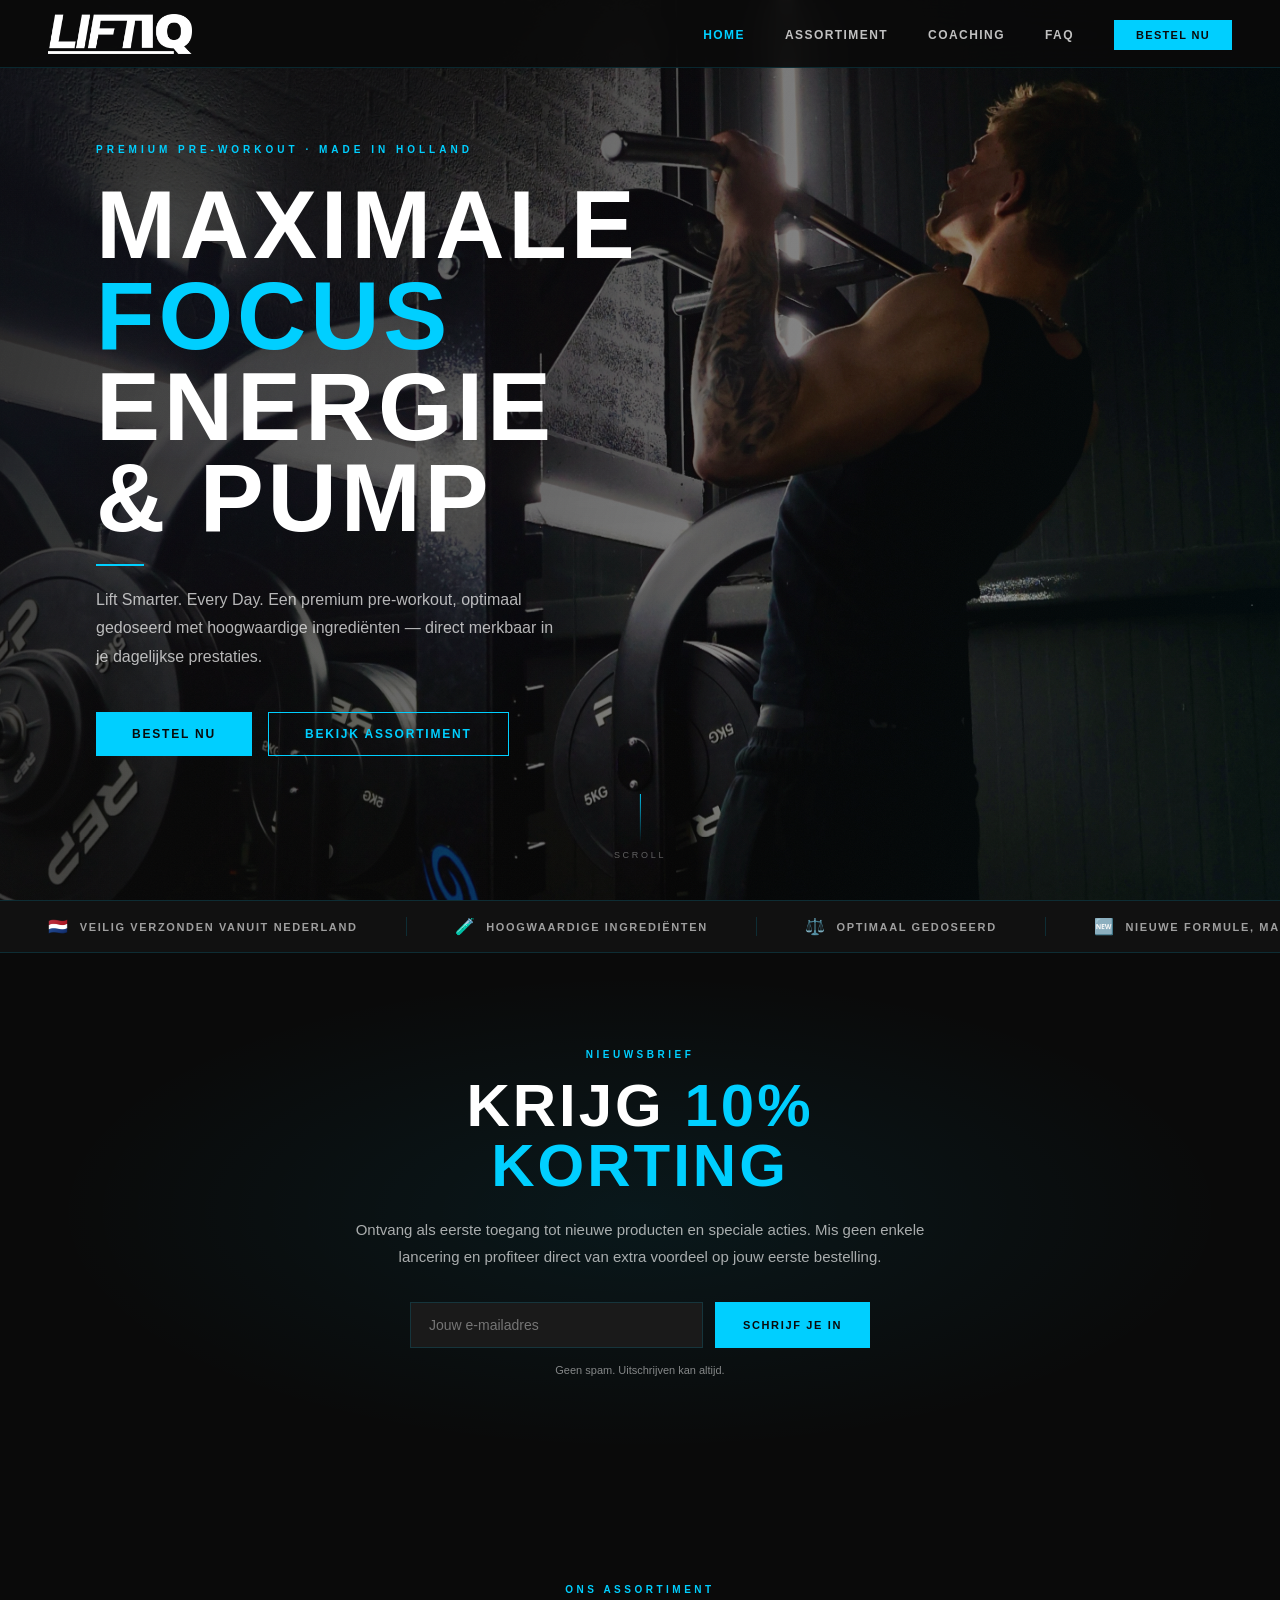
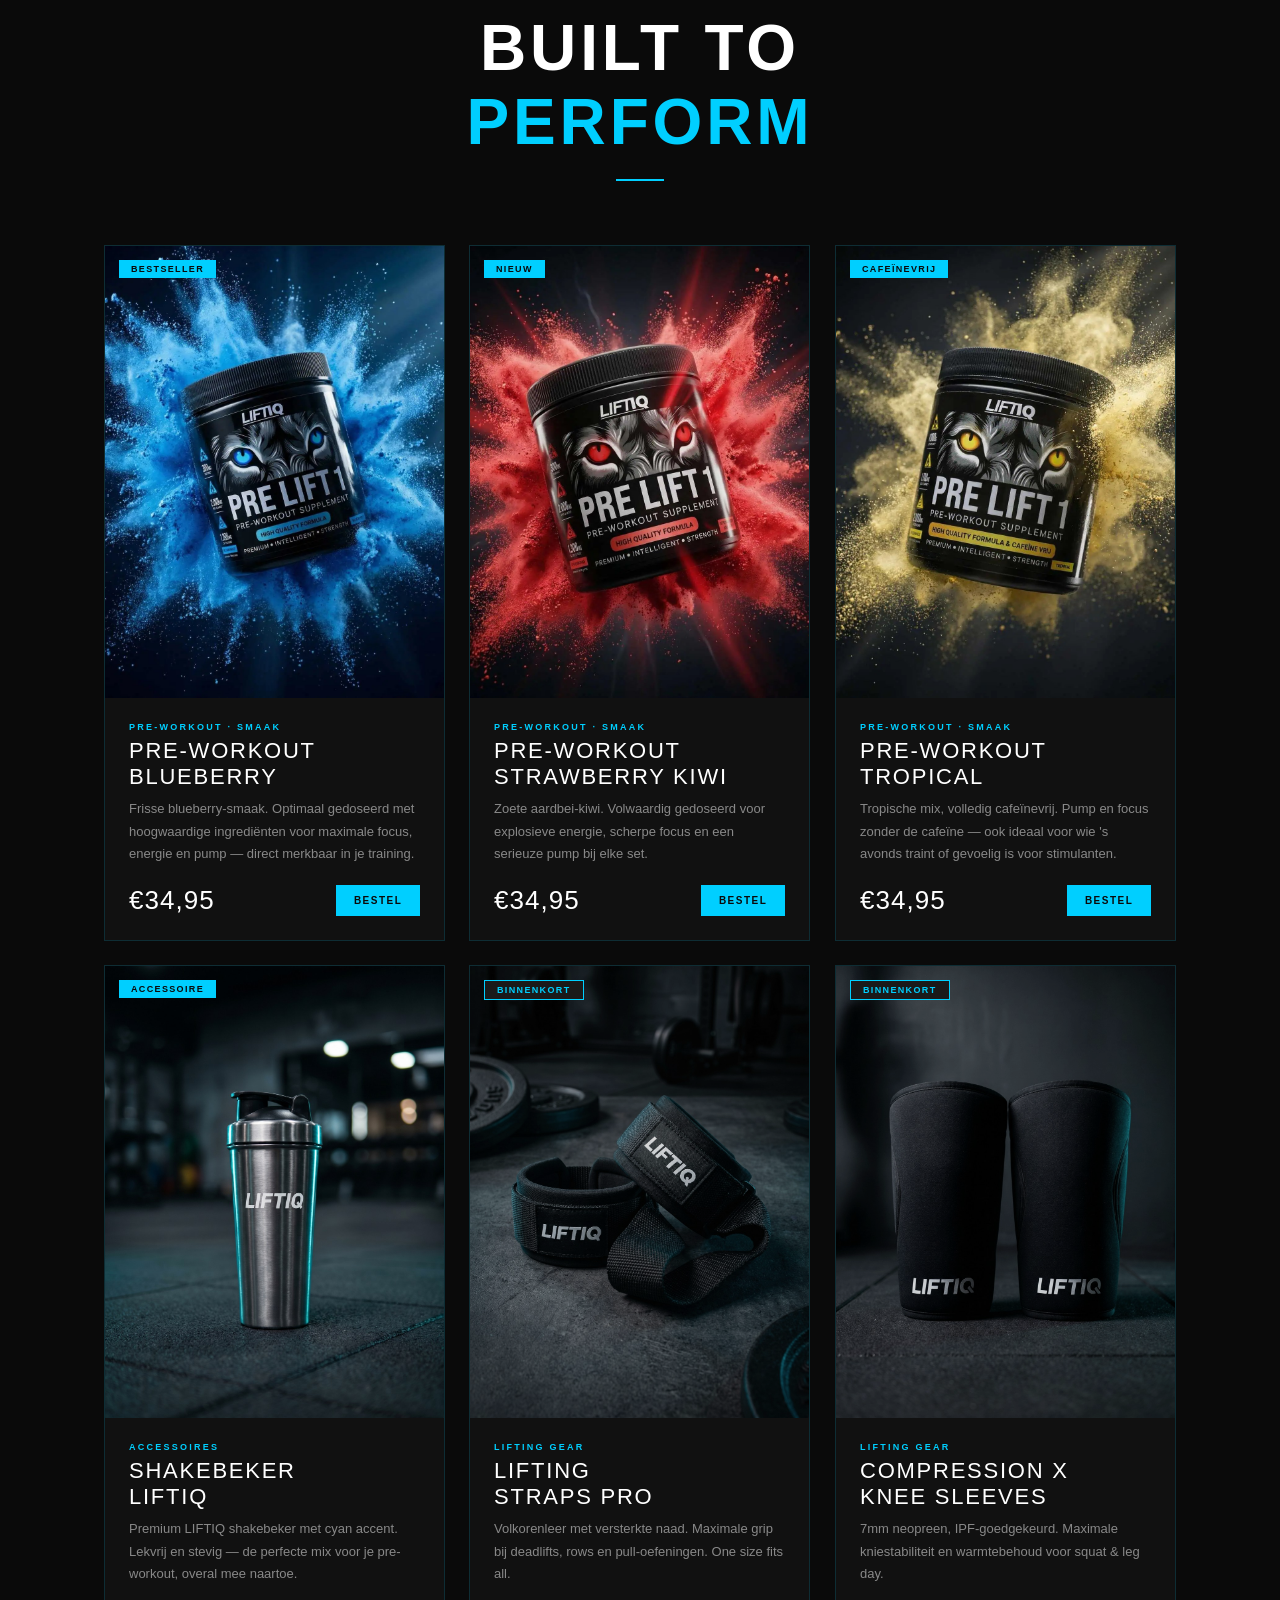
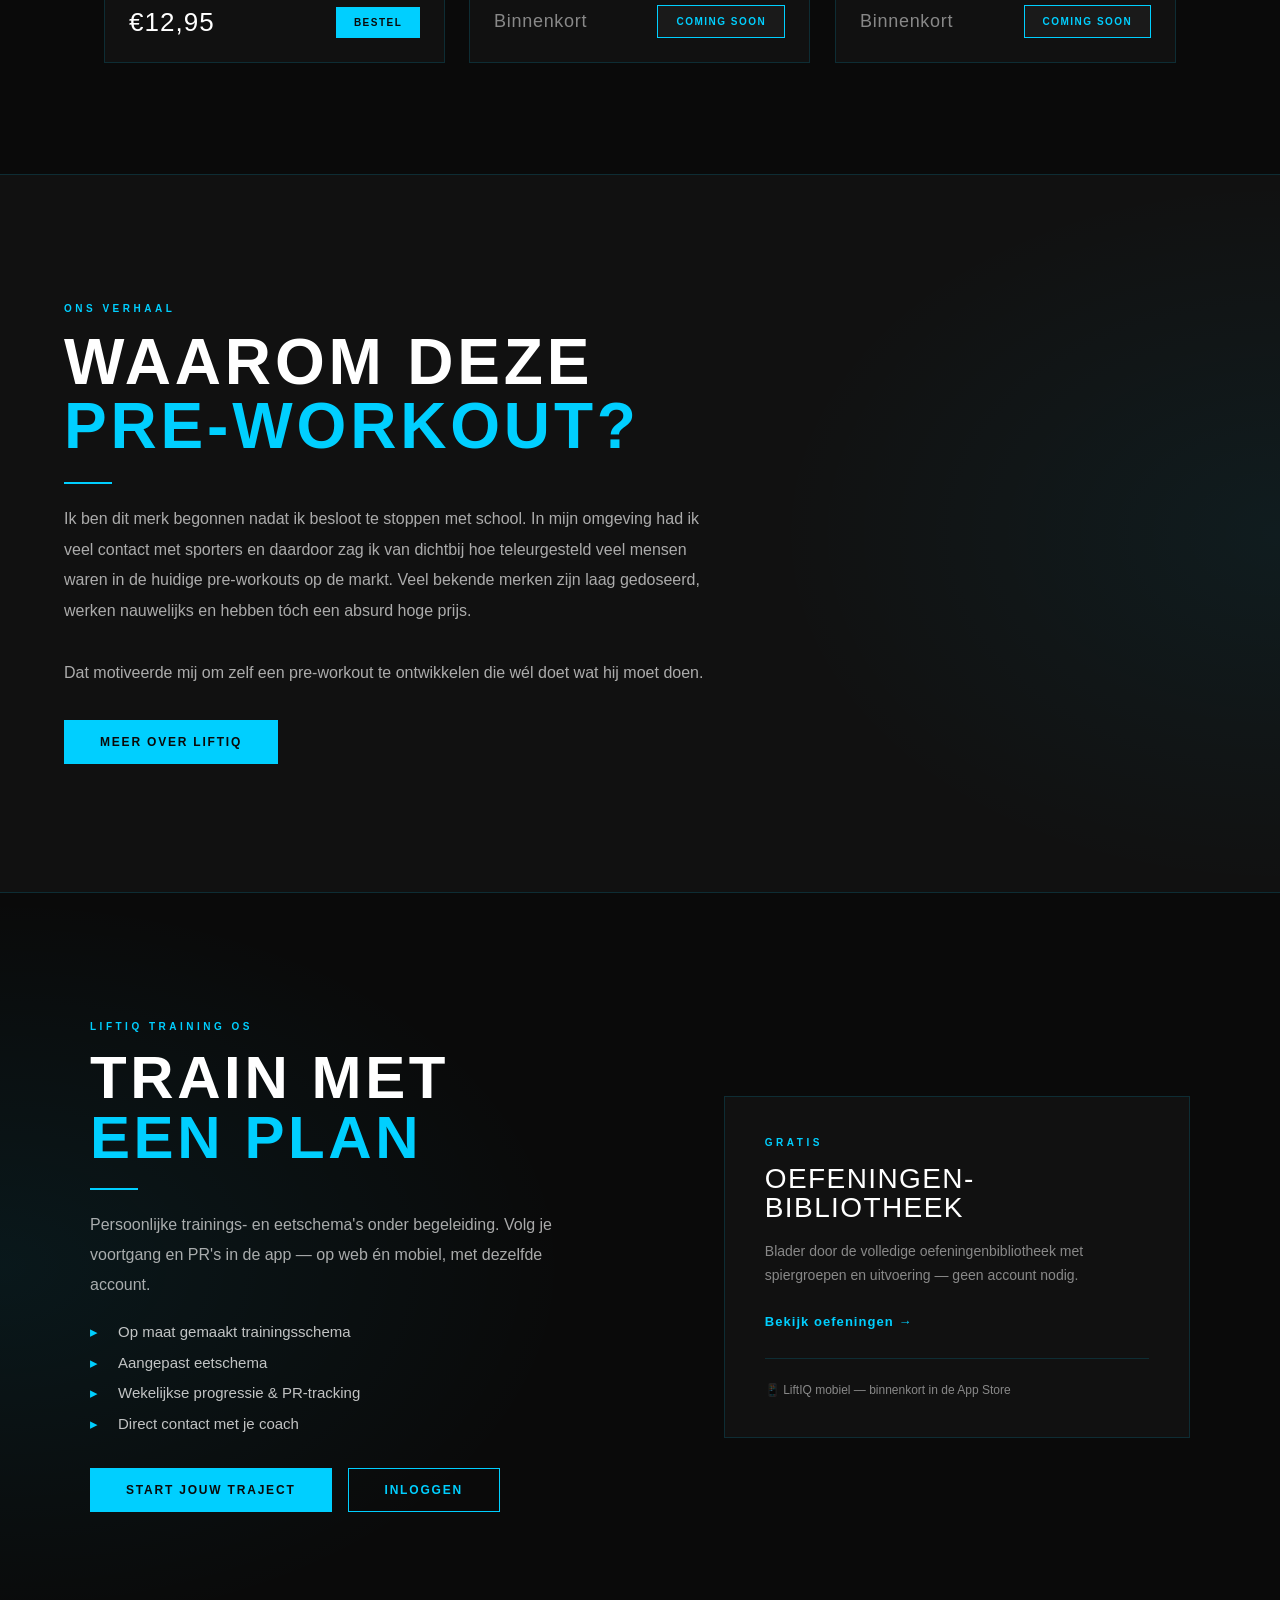
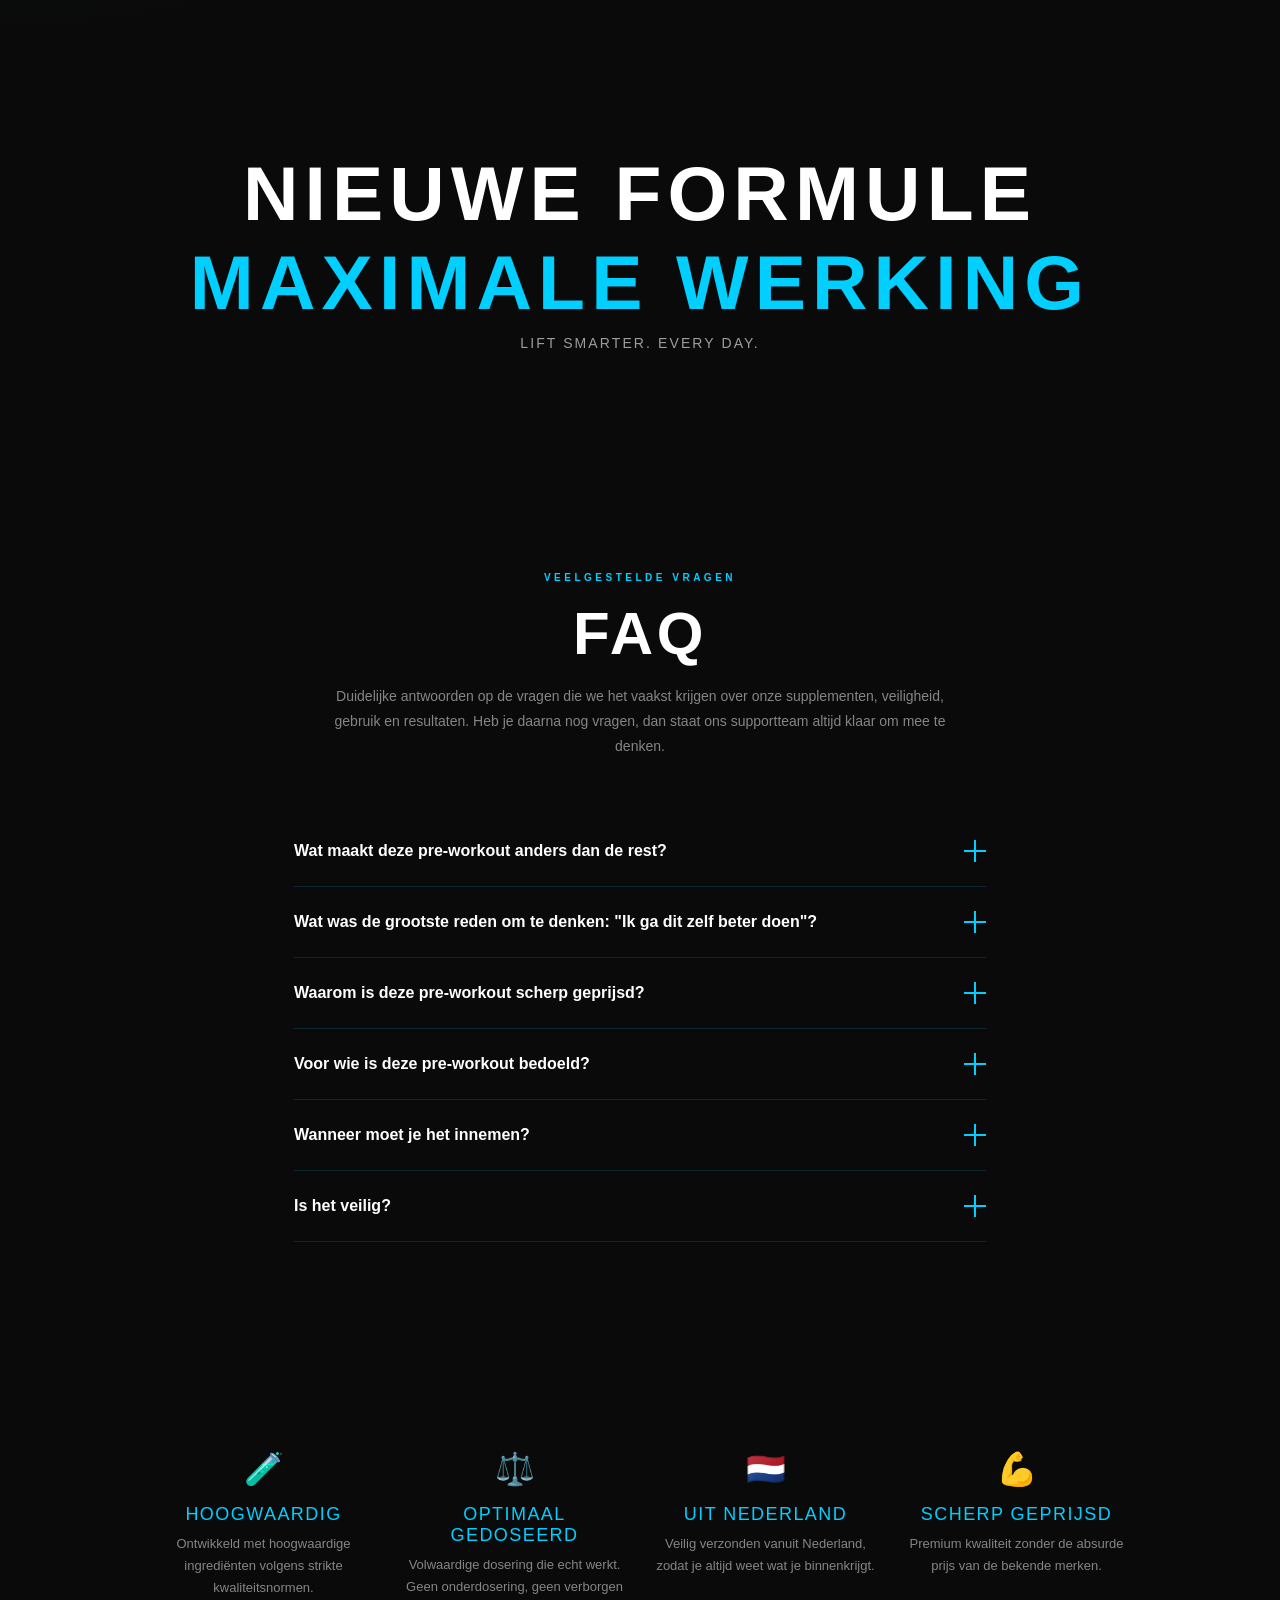
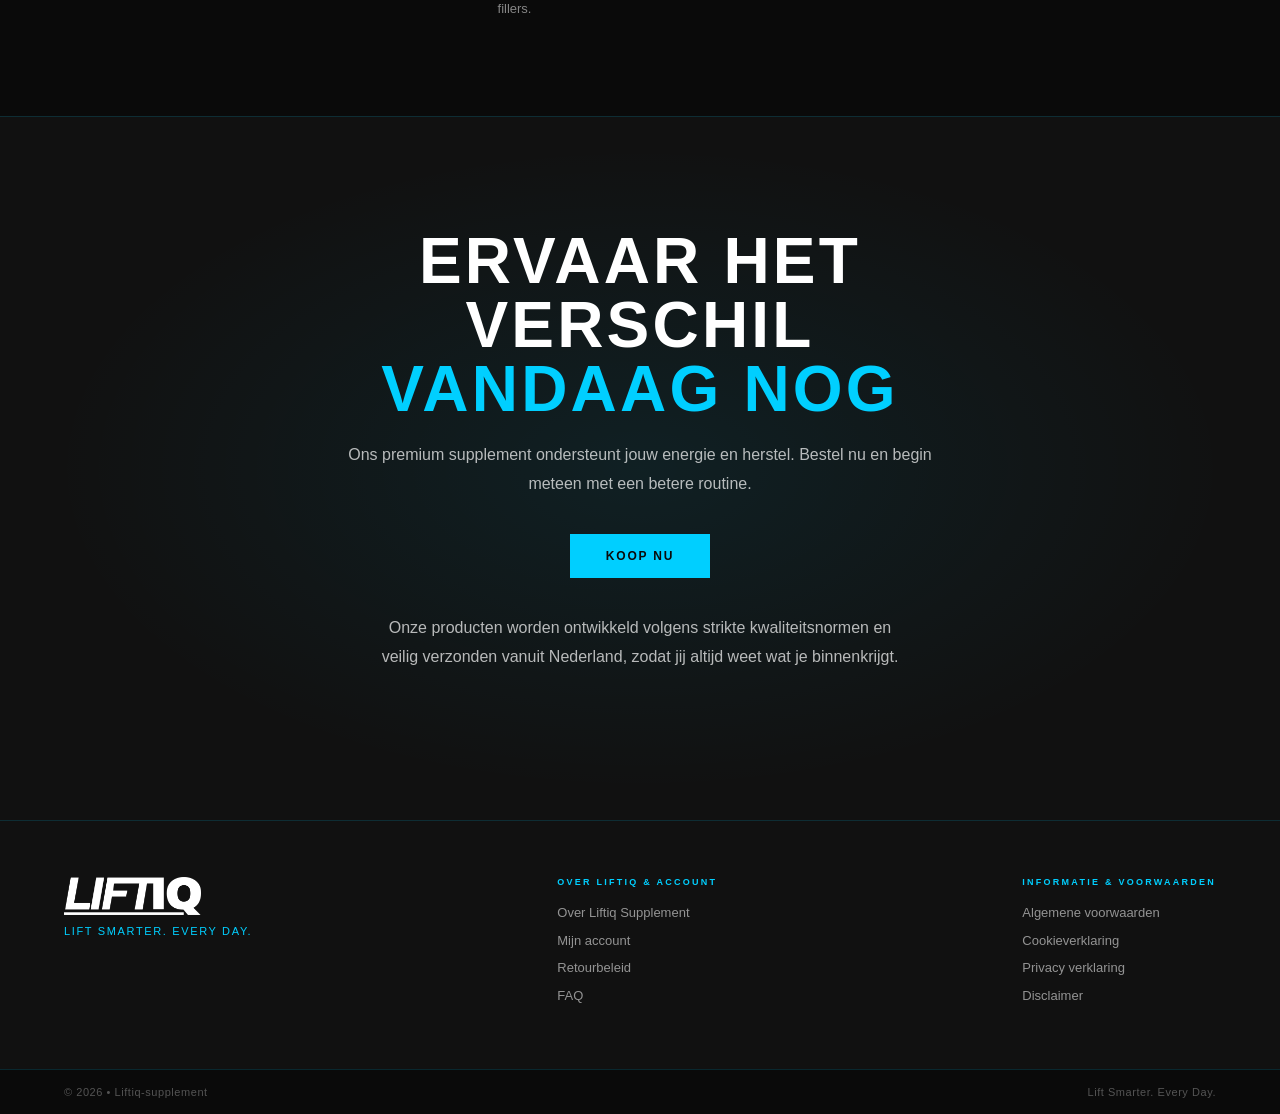
==== commit d4671476: "Make hero responsive and mobile-friendly (svh height, mobile overlay, stacked full-width buttons, no" ====
--- a/index.html
+++ b/index.html
@@ -13,14 +13,15 @@
 .hero {
   position: relative;
   min-height: 100vh;
+  min-height: 100svh;
   display: flex;
   align-items: center;
   overflow: hidden;
 }
 .hero-parallax {
   position: absolute;
-  inset: -15%;
-  background: url('images/hero-bg.jpg') 75% center/cover no-repeat;
+  inset: -8%;
+  background: url('images/hero-bg.jpg') 72% center/cover no-repeat;
   will-change: transform;
 }
 .hero-overlay {
@@ -59,7 +60,7 @@
 }
 .hero-headline {
   font-family: Impact, 'Arial Narrow', sans-serif;
-  font-size: clamp(52px, 8vw, 96px);
+  font-size: clamp(40px, 8vw, 96px);
   line-height: 0.95;
   letter-spacing: 0.04em;
   color: var(--white);
@@ -619,6 +620,7 @@
 /* ── RESPONSIVE ── */
 @media (max-width: 900px) {
   .hero-content { padding: 0 2rem; }
+  .hero-sub { font-size: 15px; max-width: 100%; }
   .coaching-section { padding: 5rem 1.5rem; }
   .coaching-inner { grid-template-columns: 1fr; gap: 2.5rem; }
   .newsletter-section { padding: 4rem 1.5rem; }
@@ -630,6 +632,27 @@
   .usp-section { padding: 4rem 2rem; }
   .usp-grid { grid-template-columns: repeat(2, 1fr); }
   .sfeer-section { height: 300px; }
+}
+
+/* ── MOBIEL: hero ── */
+@media (max-width: 700px) {
+  /* Parallax uit op mobiel (geen gaten/schokken), onderwerp goed in beeld */
+  .hero-parallax {
+    inset: 0;
+    background-position: 60% center;
+    transform: none !important;
+  }
+  /* Sterkere, verticale overlay zodat de tekst altijd leesbaar blijft op de foto */
+  .hero-overlay {
+    background: linear-gradient(180deg, rgba(10,10,10,0.75) 0%, rgba(10,10,10,0.55) 40%, rgba(10,10,10,0.85) 100%);
+  }
+  .hero-content { padding: 0 1.5rem; }
+  .hero-eyebrow { font-size: 9px; letter-spacing: 0.3em; margin-bottom: 1rem; }
+  .hero-sub { margin-bottom: 2rem; }
+  /* Knoppen onder elkaar en volle breedte voor makkelijk tikken */
+  .hero-btns { flex-direction: column; align-items: stretch; gap: 0.75rem; }
+  .hero-btns .btn-blue,
+  .hero-btns .btn-outline { width: 100%; text-align: center; }
 }
 </style>
 </head>
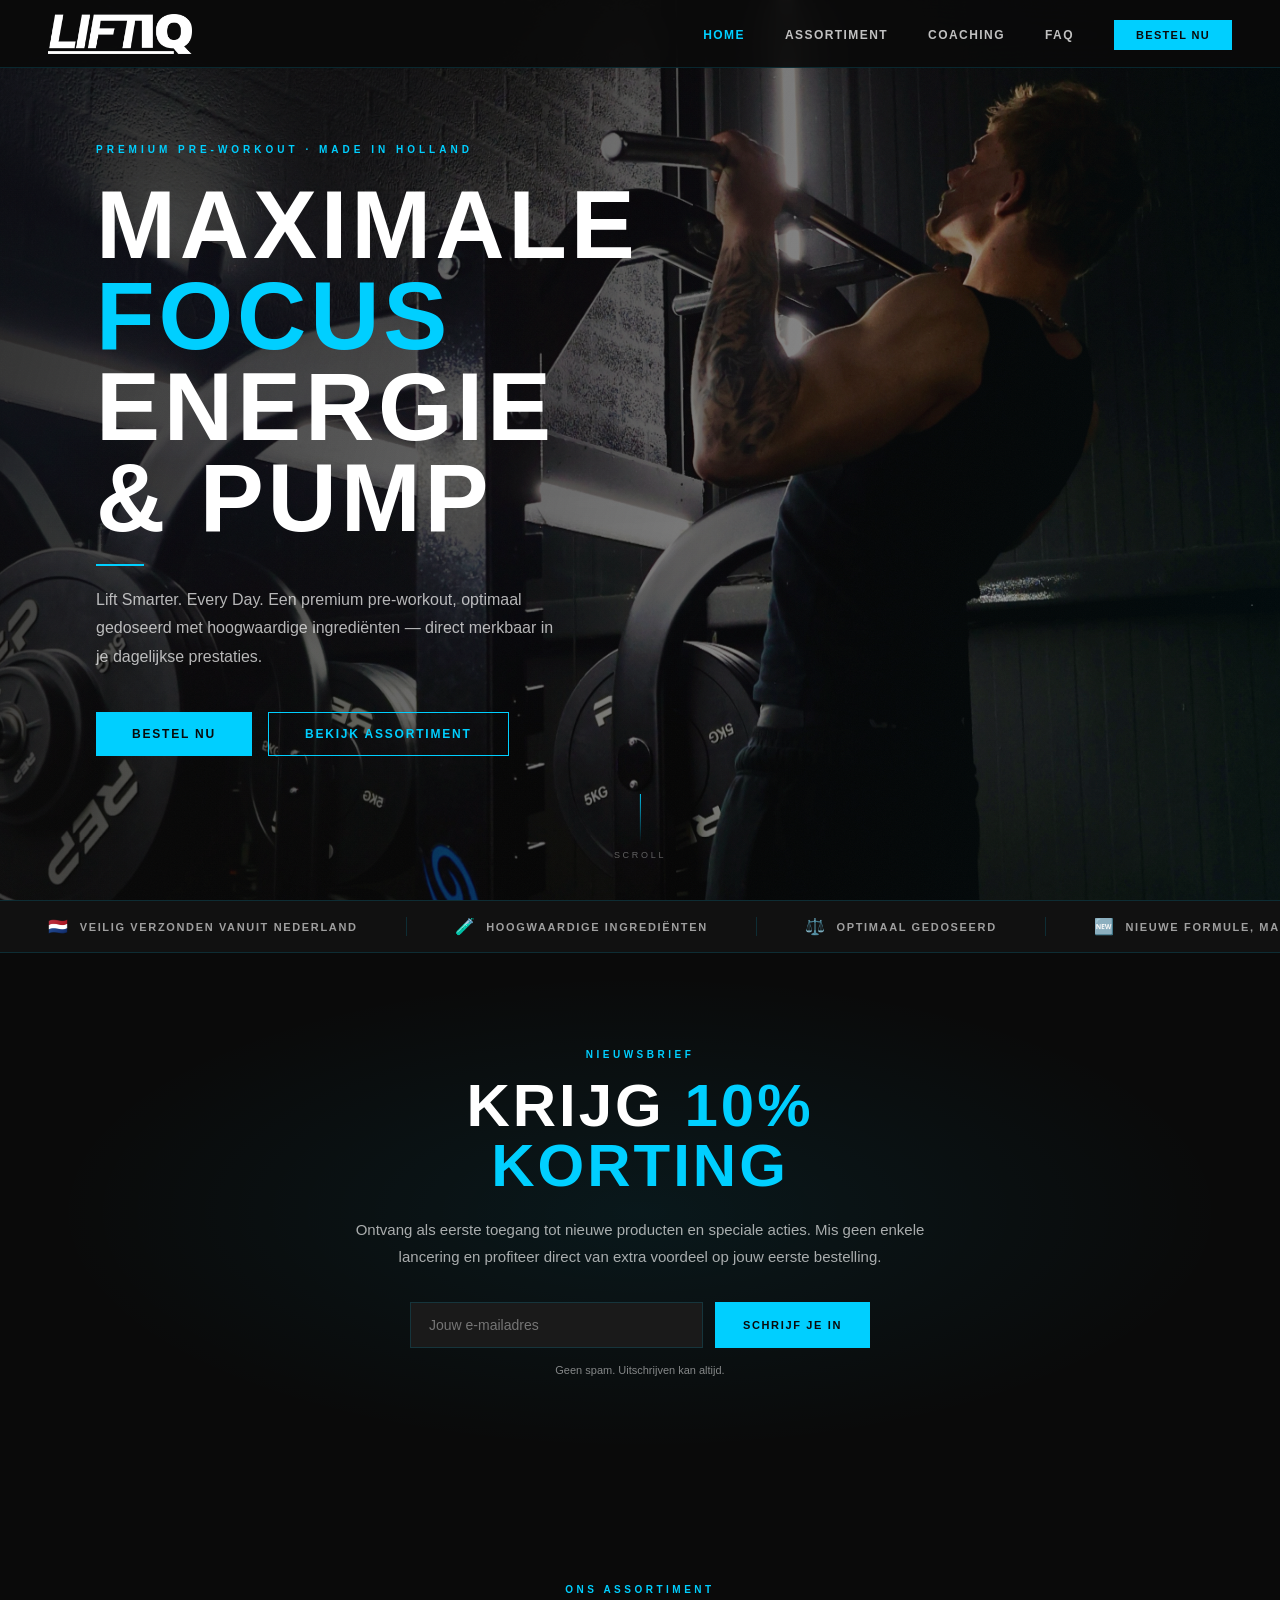
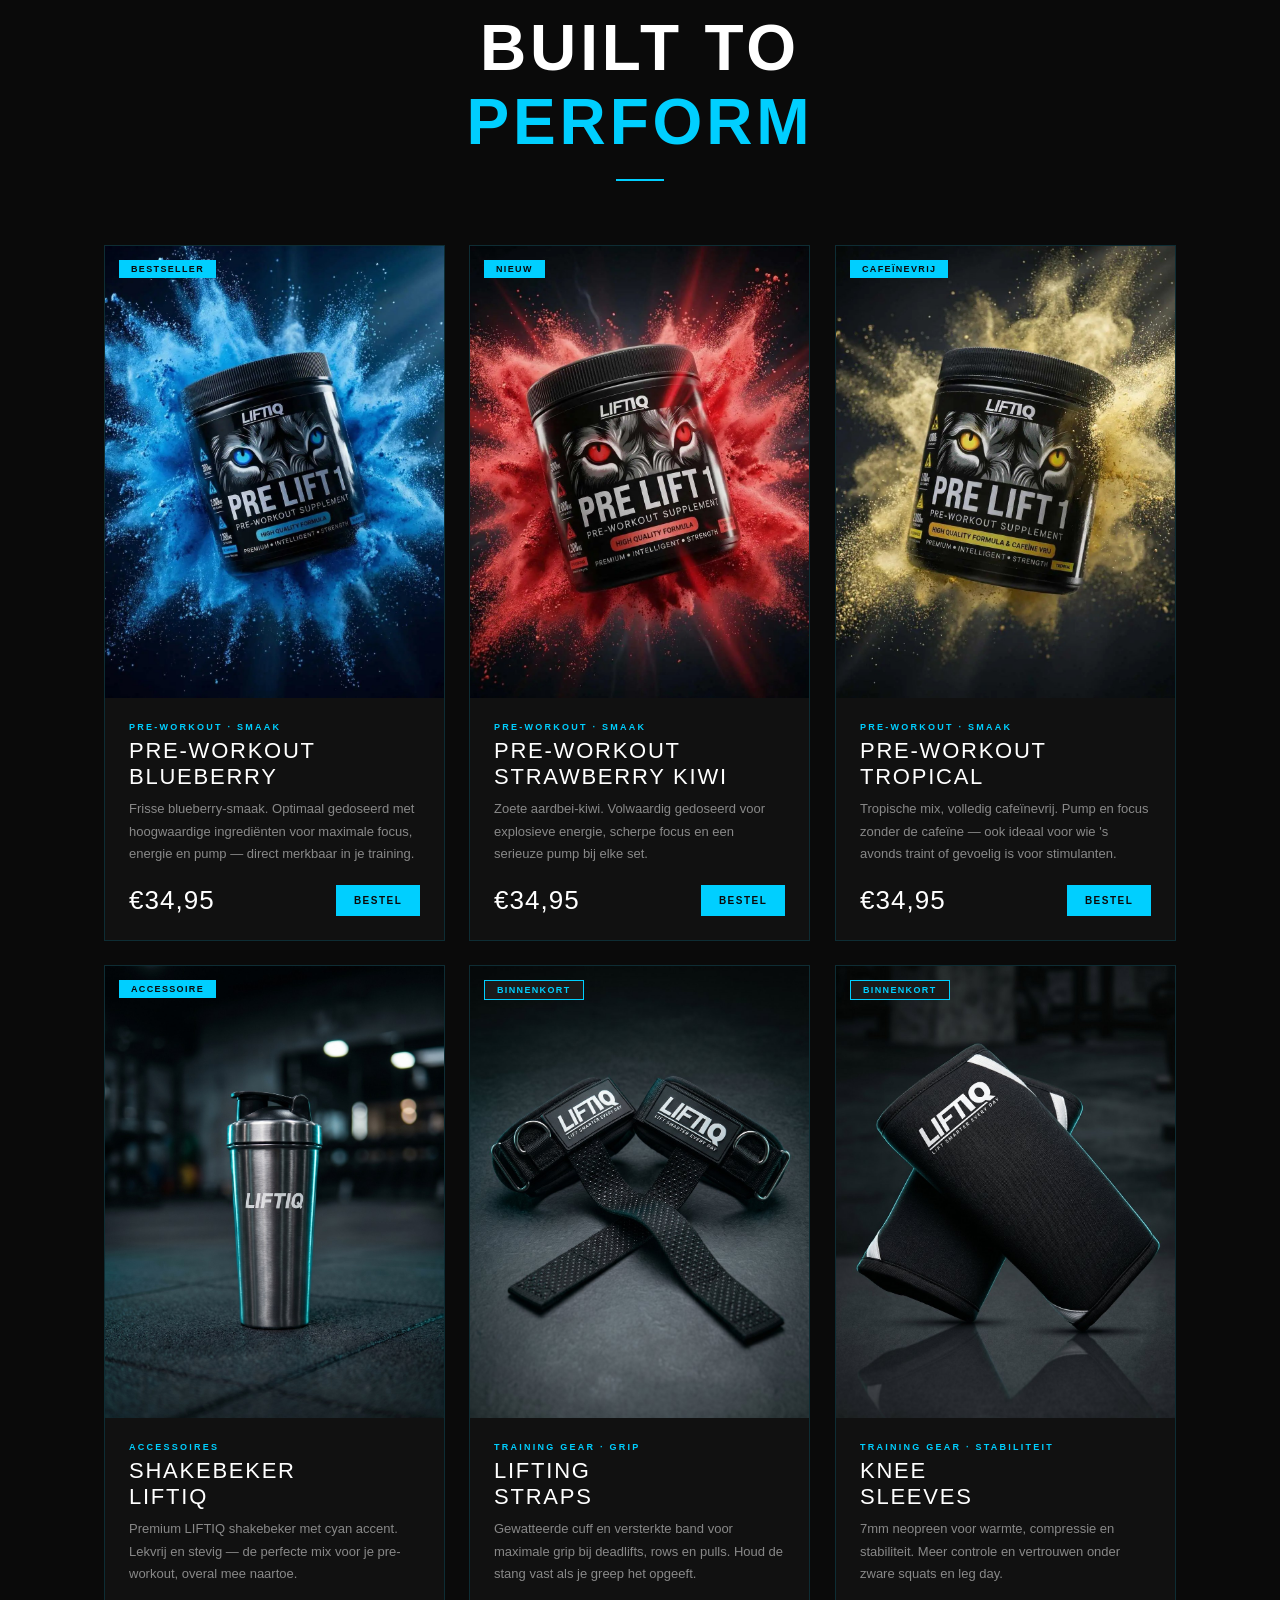
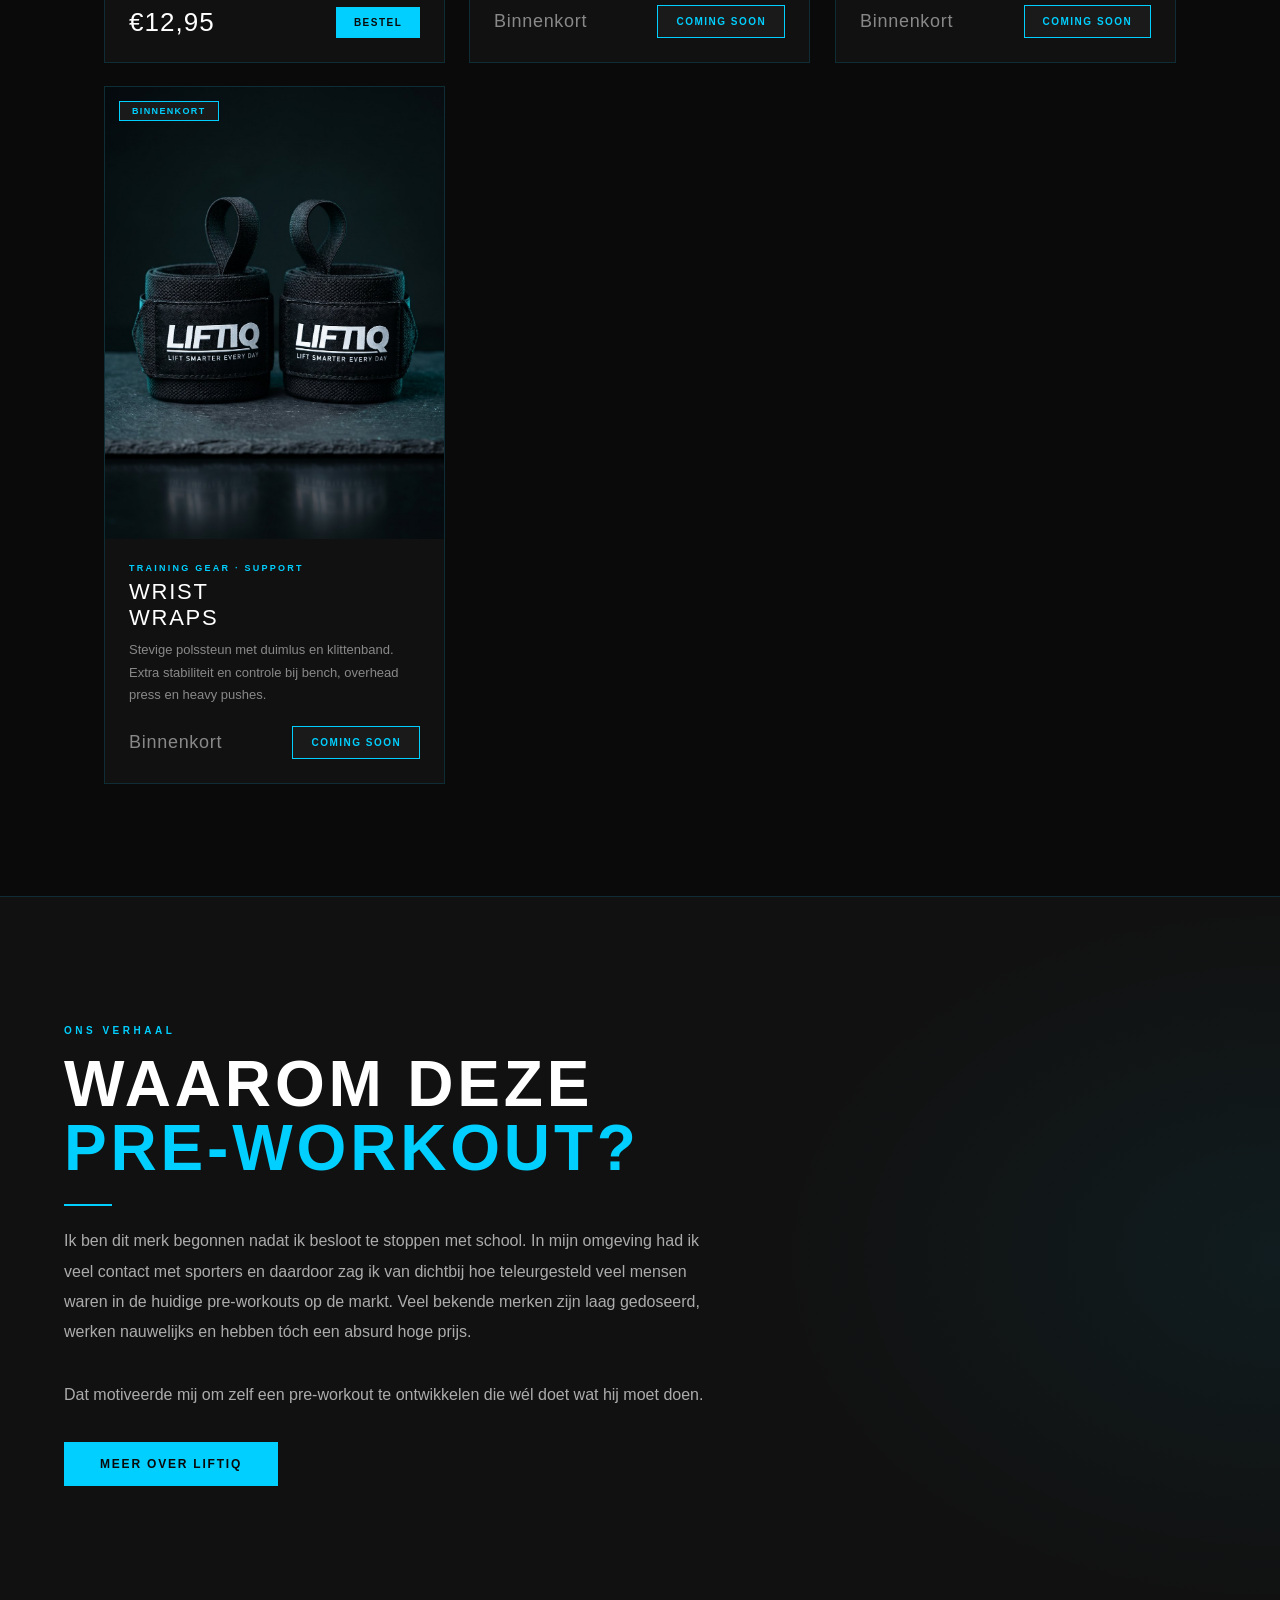
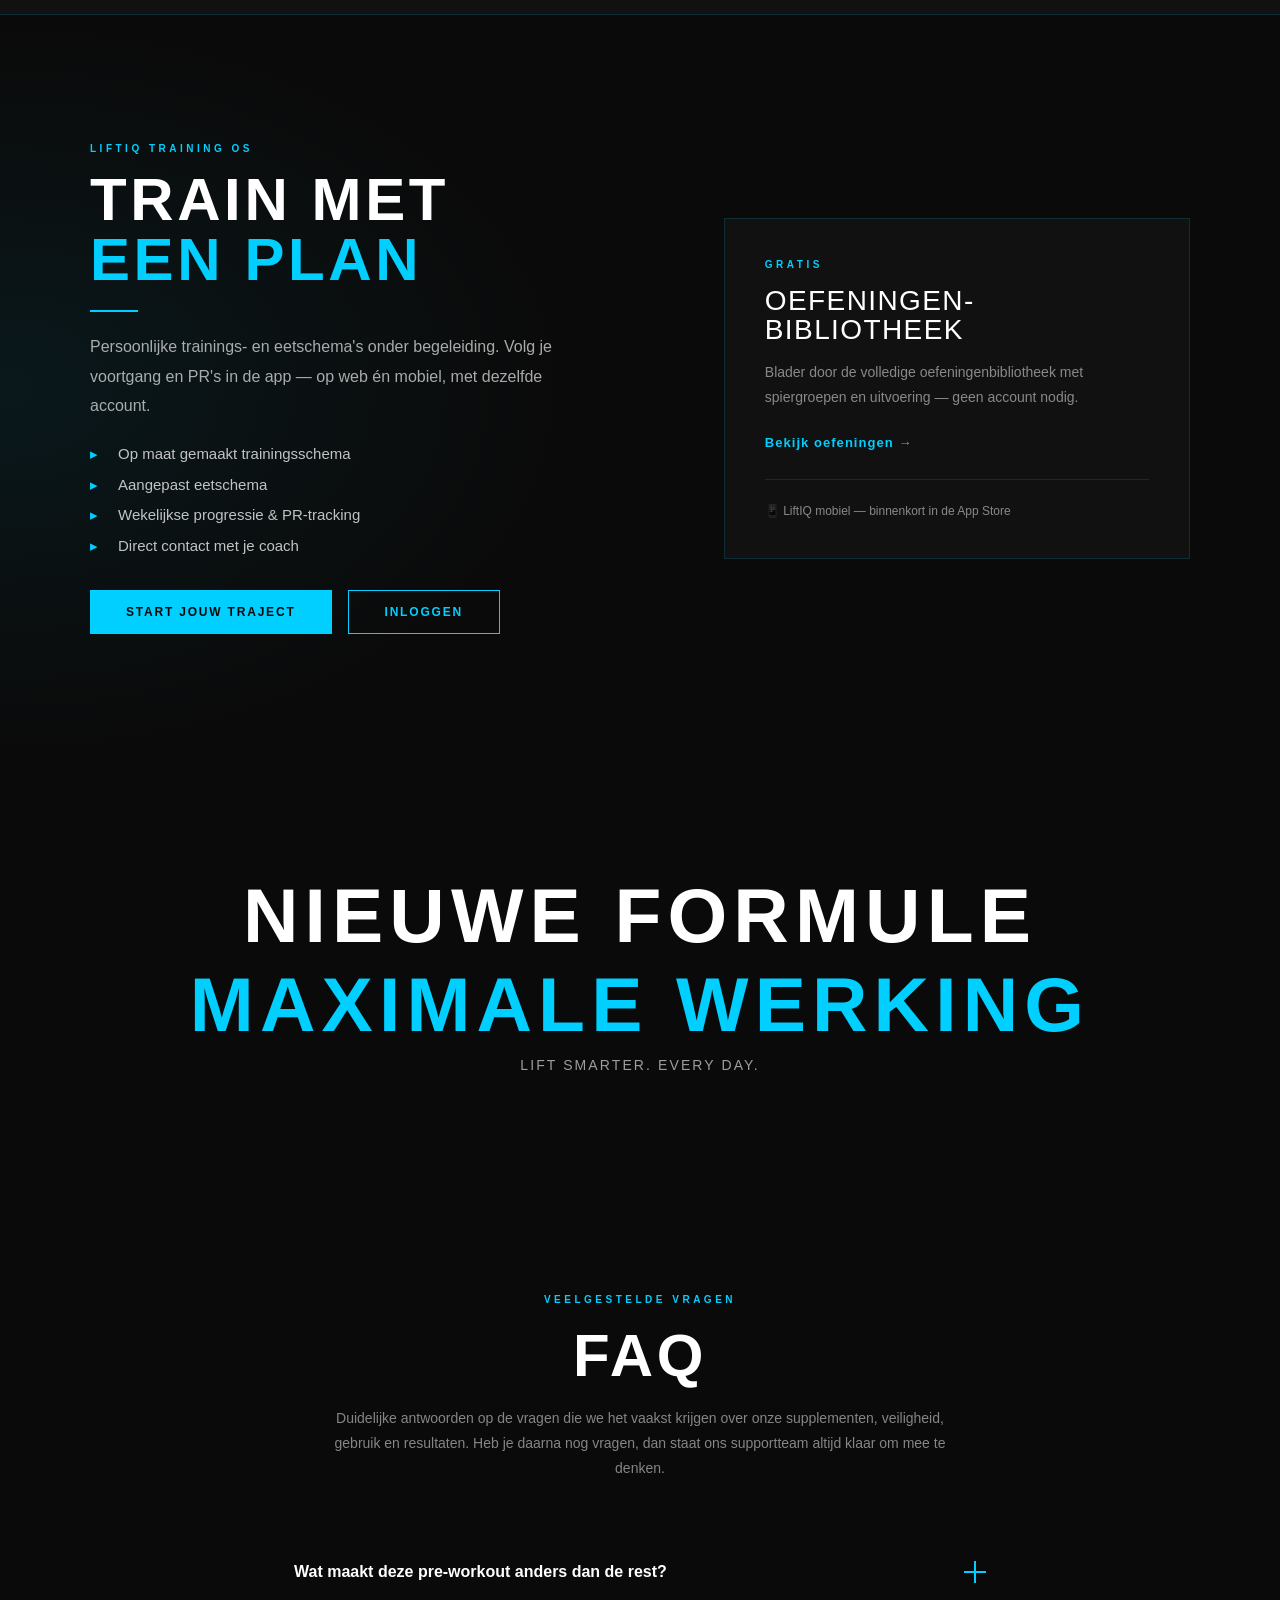
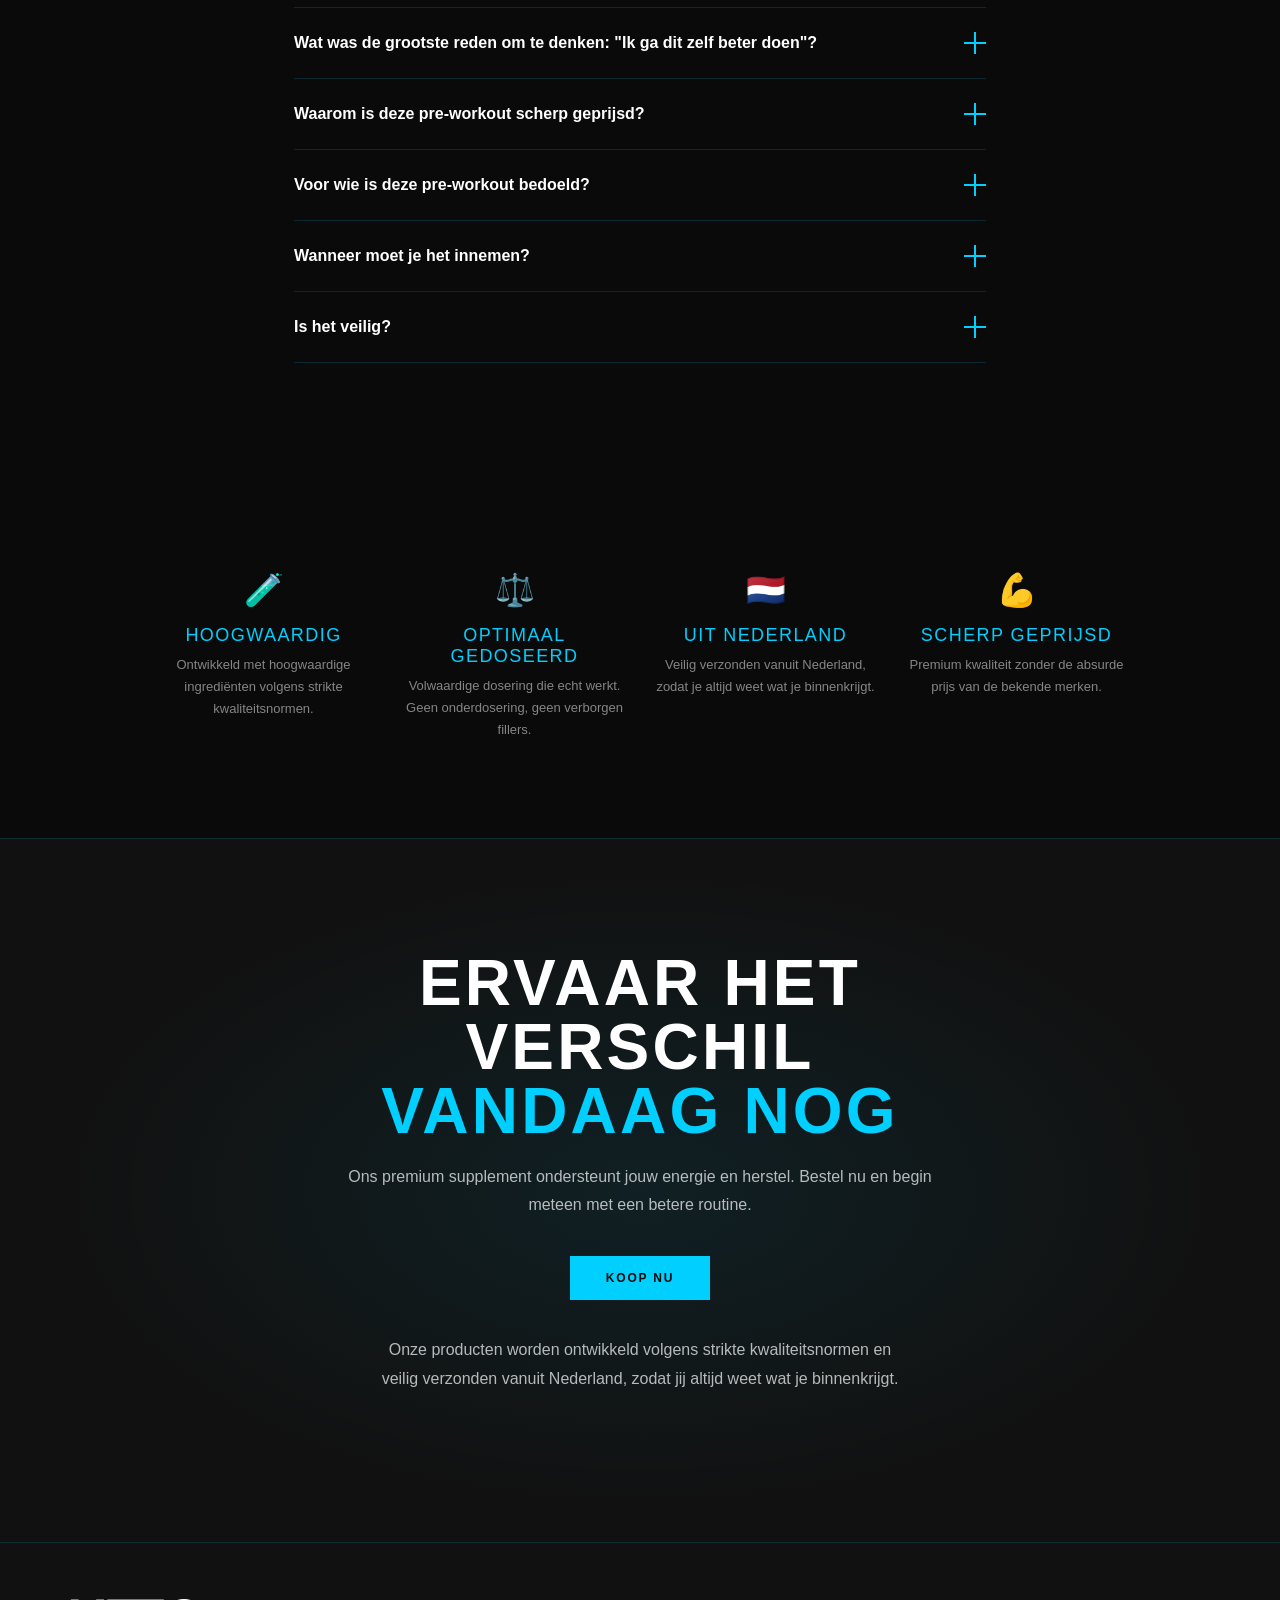
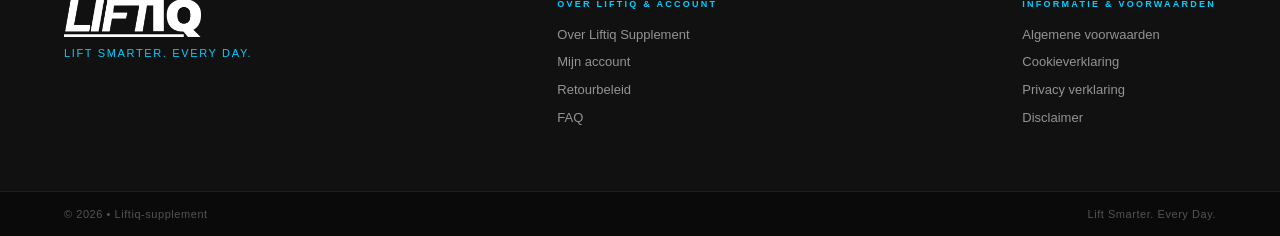
==== commit 56517375: "Add real LIFTIQ gear product photos (straps, knee sleeves, wrist wraps) from Higgsfield; remove temp" ====
--- a/index.html
+++ b/index.html
@@ -836,16 +836,16 @@
       </div>
     </div>
 
-    <!-- Lifting Straps — Coming Soon -->
-    <div class="product-card reveal reveal-delay-2">
+    <!-- Lifting Straps -->
+    <div class="product-card reveal reveal-delay-2" id="straps">
       <div class="product-img-wrap">
-        <img src="images/straps.jpg" alt="LIFTIQ Lifting Straps PRO" loading="lazy" style="filter:grayscale(0.15) brightness(0.85);">
+        <img src="images/straps.jpg" alt="LIFTIQ Lifting Straps" loading="lazy">
         <span class="product-badge" style="background:var(--dark-3);color:var(--blue);border:1px solid var(--blue);">Binnenkort</span>
       </div>
       <div class="product-body">
-        <div class="product-cat">Lifting Gear</div>
-        <div class="product-name">LIFTING<br>STRAPS PRO</div>
-        <p class="product-desc">Volkorenleer met versterkte naad. Maximale grip bij deadlifts, rows en pull-oefeningen. One size fits all.</p>
+        <div class="product-cat">Training Gear · Grip</div>
+        <div class="product-name">LIFTING<br>STRAPS</div>
+        <p class="product-desc">Gewatteerde cuff en versterkte band voor maximale grip bij deadlifts, rows en pulls. Houd de stang vast als je greep het opgeeft.</p>
         <div class="product-footer">
           <span class="product-price" style="color:var(--text-muted);font-size:18px;">Binnenkort</span>
           <span class="product-btn" style="background:var(--dark-3);color:var(--blue);border:1px solid var(--blue);cursor:default;">Coming Soon</span>
@@ -853,16 +853,33 @@
       </div>
     </div>
 
-    <!-- Knee Sleeves — Coming Soon -->
-    <div class="product-card reveal reveal-delay-1">
+    <!-- Knee Sleeves -->
+    <div class="product-card reveal reveal-delay-1" id="sleeves">
       <div class="product-img-wrap">
-        <img src="images/sleeves.jpg" alt="LIFTIQ Knee Sleeves Compression X" loading="lazy" style="filter:grayscale(0.15) brightness(0.85);">
+        <img src="images/sleeves.jpg" alt="LIFTIQ Knee Sleeves" loading="lazy">
         <span class="product-badge" style="background:var(--dark-3);color:var(--blue);border:1px solid var(--blue);">Binnenkort</span>
       </div>
       <div class="product-body">
-        <div class="product-cat">Lifting Gear</div>
-        <div class="product-name">COMPRESSION X<br>Knee Sleeves</div>
-        <p class="product-desc">7mm neopreen, IPF-goedgekeurd. Maximale kniestabiliteit en warmtebehoud voor squat &amp; leg day.</p>
+        <div class="product-cat">Training Gear · Stabiliteit</div>
+        <div class="product-name">KNEE<br>SLEEVES</div>
+        <p class="product-desc">7mm neopreen voor warmte, compressie en stabiliteit. Meer controle en vertrouwen onder zware squats en leg day.</p>
+        <div class="product-footer">
+          <span class="product-price" style="color:var(--text-muted);font-size:18px;">Binnenkort</span>
+          <span class="product-btn" style="background:var(--dark-3);color:var(--blue);border:1px solid var(--blue);cursor:default;">Coming Soon</span>
+        </div>
+      </div>
+    </div>
+
+    <!-- Wrist Wraps -->
+    <div class="product-card reveal reveal-delay-2" id="wraps">
+      <div class="product-img-wrap">
+        <img src="images/wraps.jpg" alt="LIFTIQ Wrist Wraps" loading="lazy">
+        <span class="product-badge" style="background:var(--dark-3);color:var(--blue);border:1px solid var(--blue);">Binnenkort</span>
+      </div>
+      <div class="product-body">
+        <div class="product-cat">Training Gear · Support</div>
+        <div class="product-name">WRIST<br>WRAPS</div>
+        <p class="product-desc">Stevige polssteun met duimlus en klittenband. Extra stabiliteit en controle bij bench, overhead press en heavy pushes.</p>
         <div class="product-footer">
           <span class="product-price" style="color:var(--text-muted);font-size:18px;">Binnenkort</span>
           <span class="product-btn" style="background:var(--dark-3);color:var(--blue);border:1px solid var(--blue);cursor:default;">Coming Soon</span>
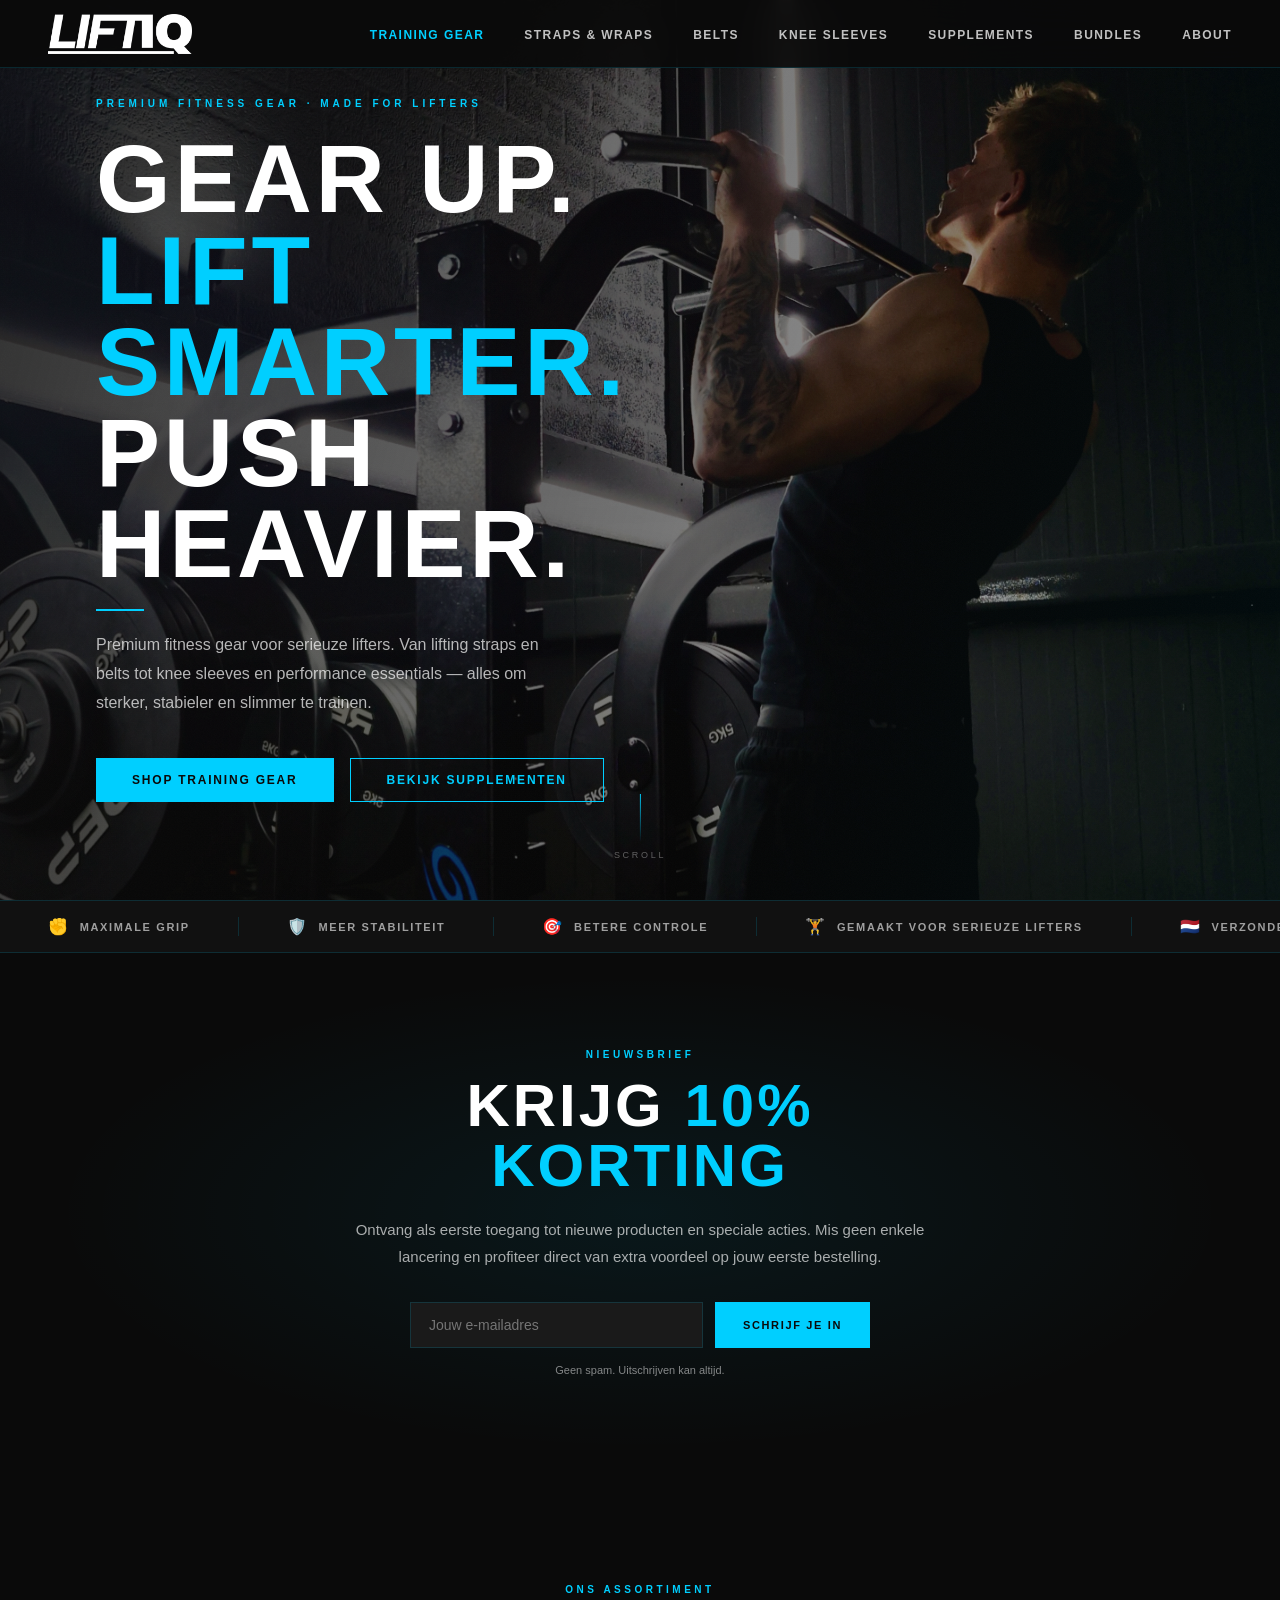
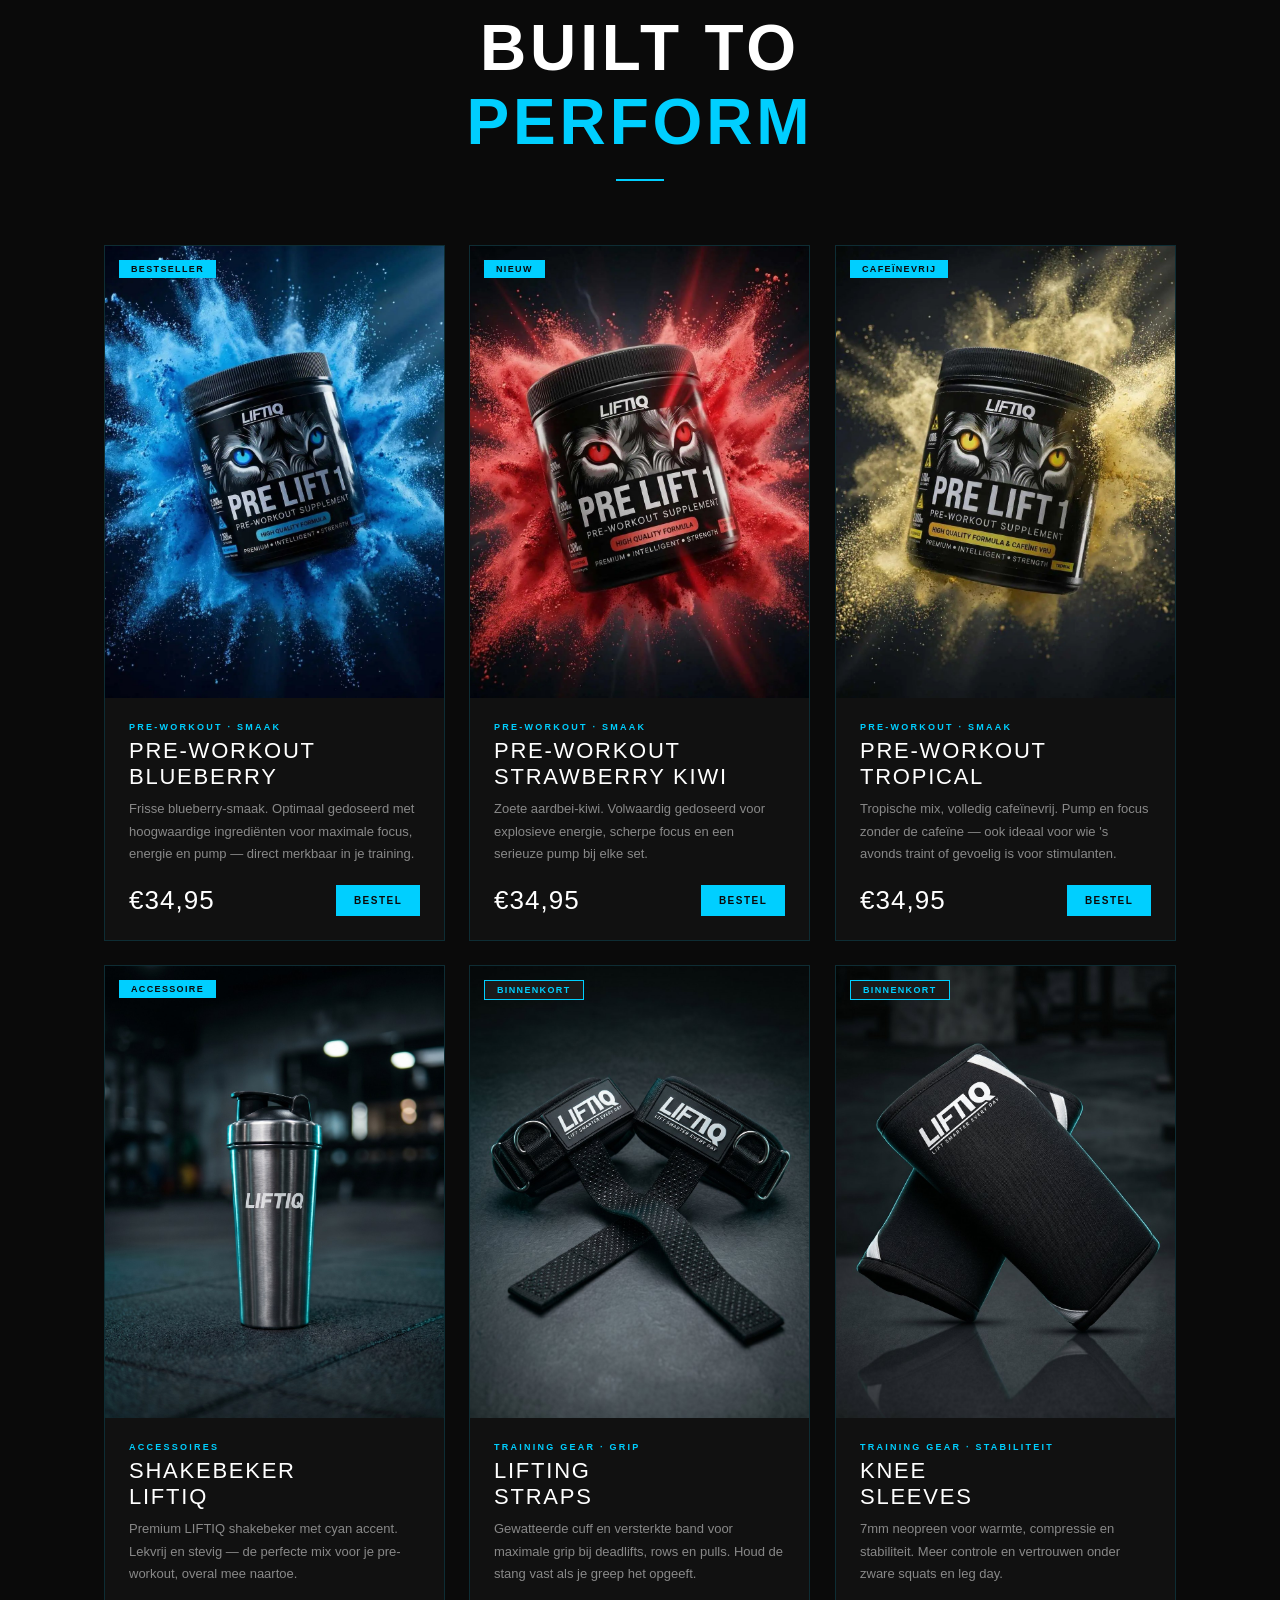
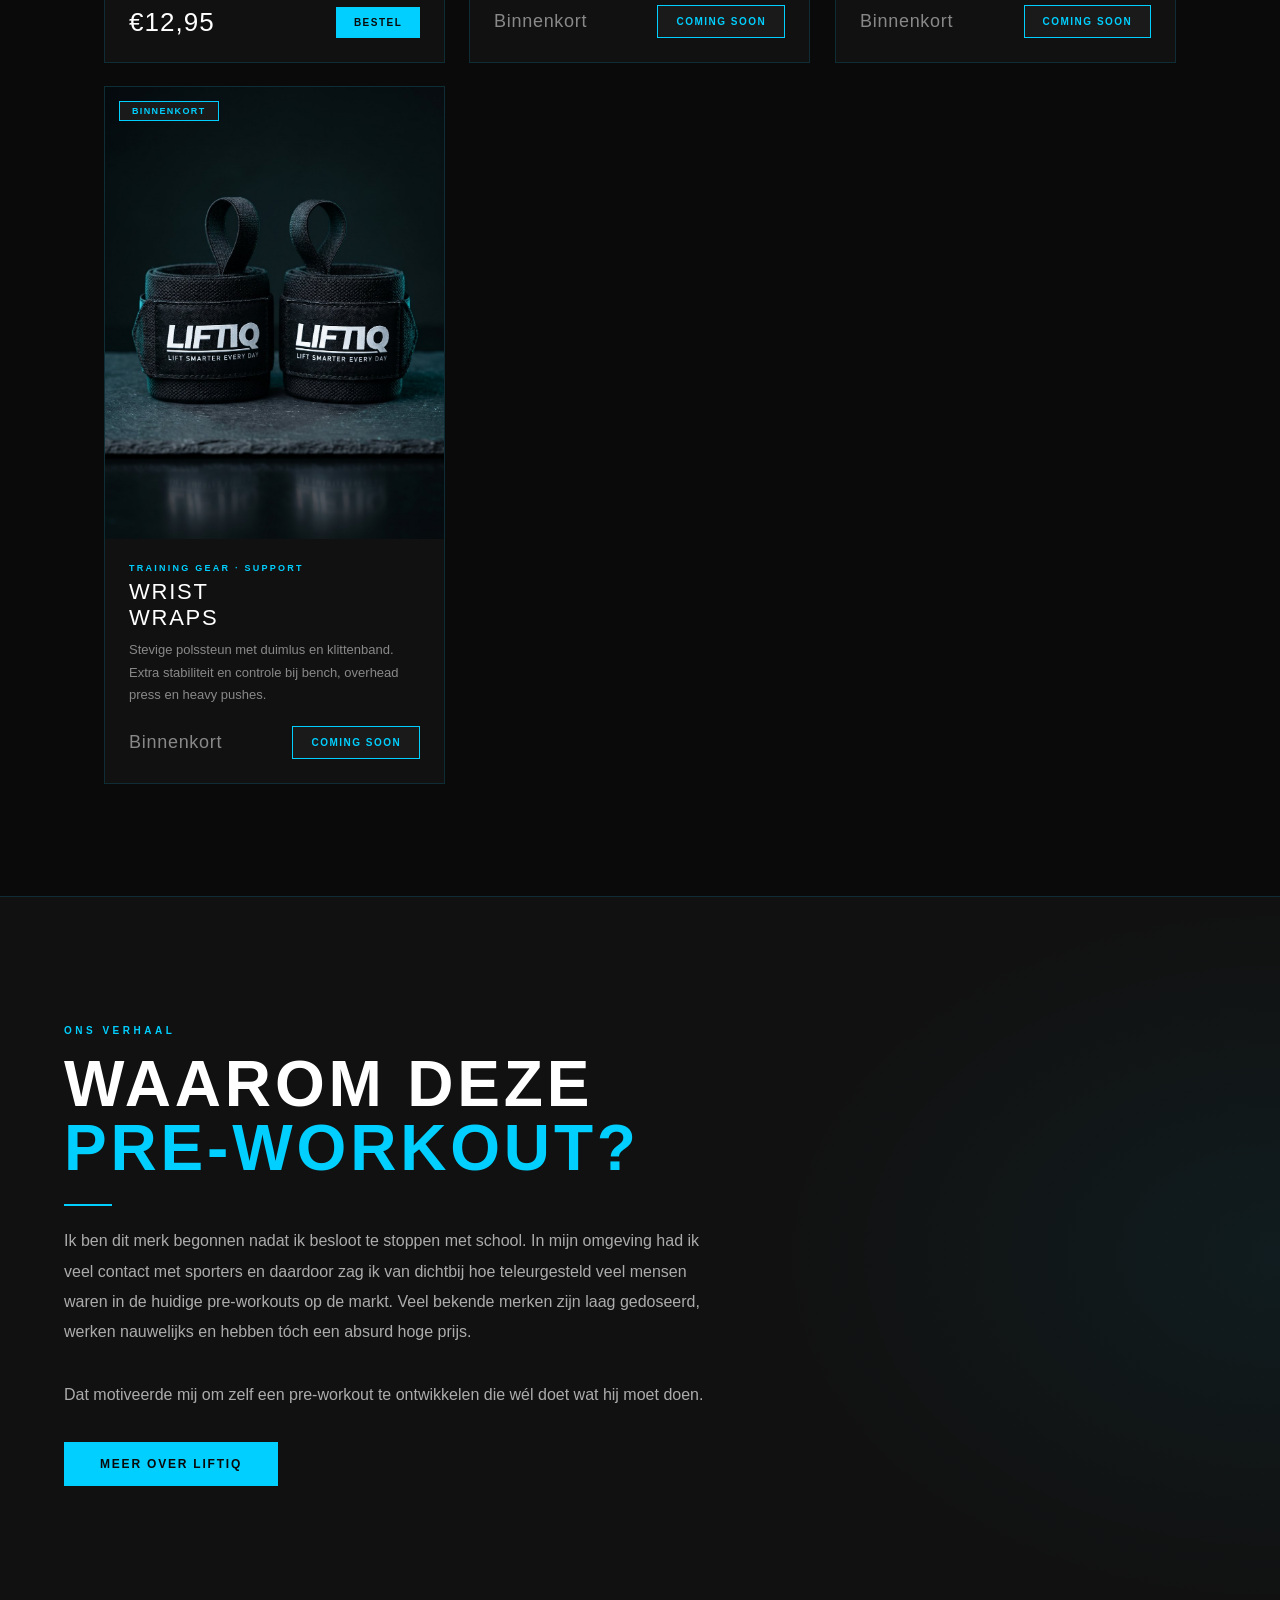
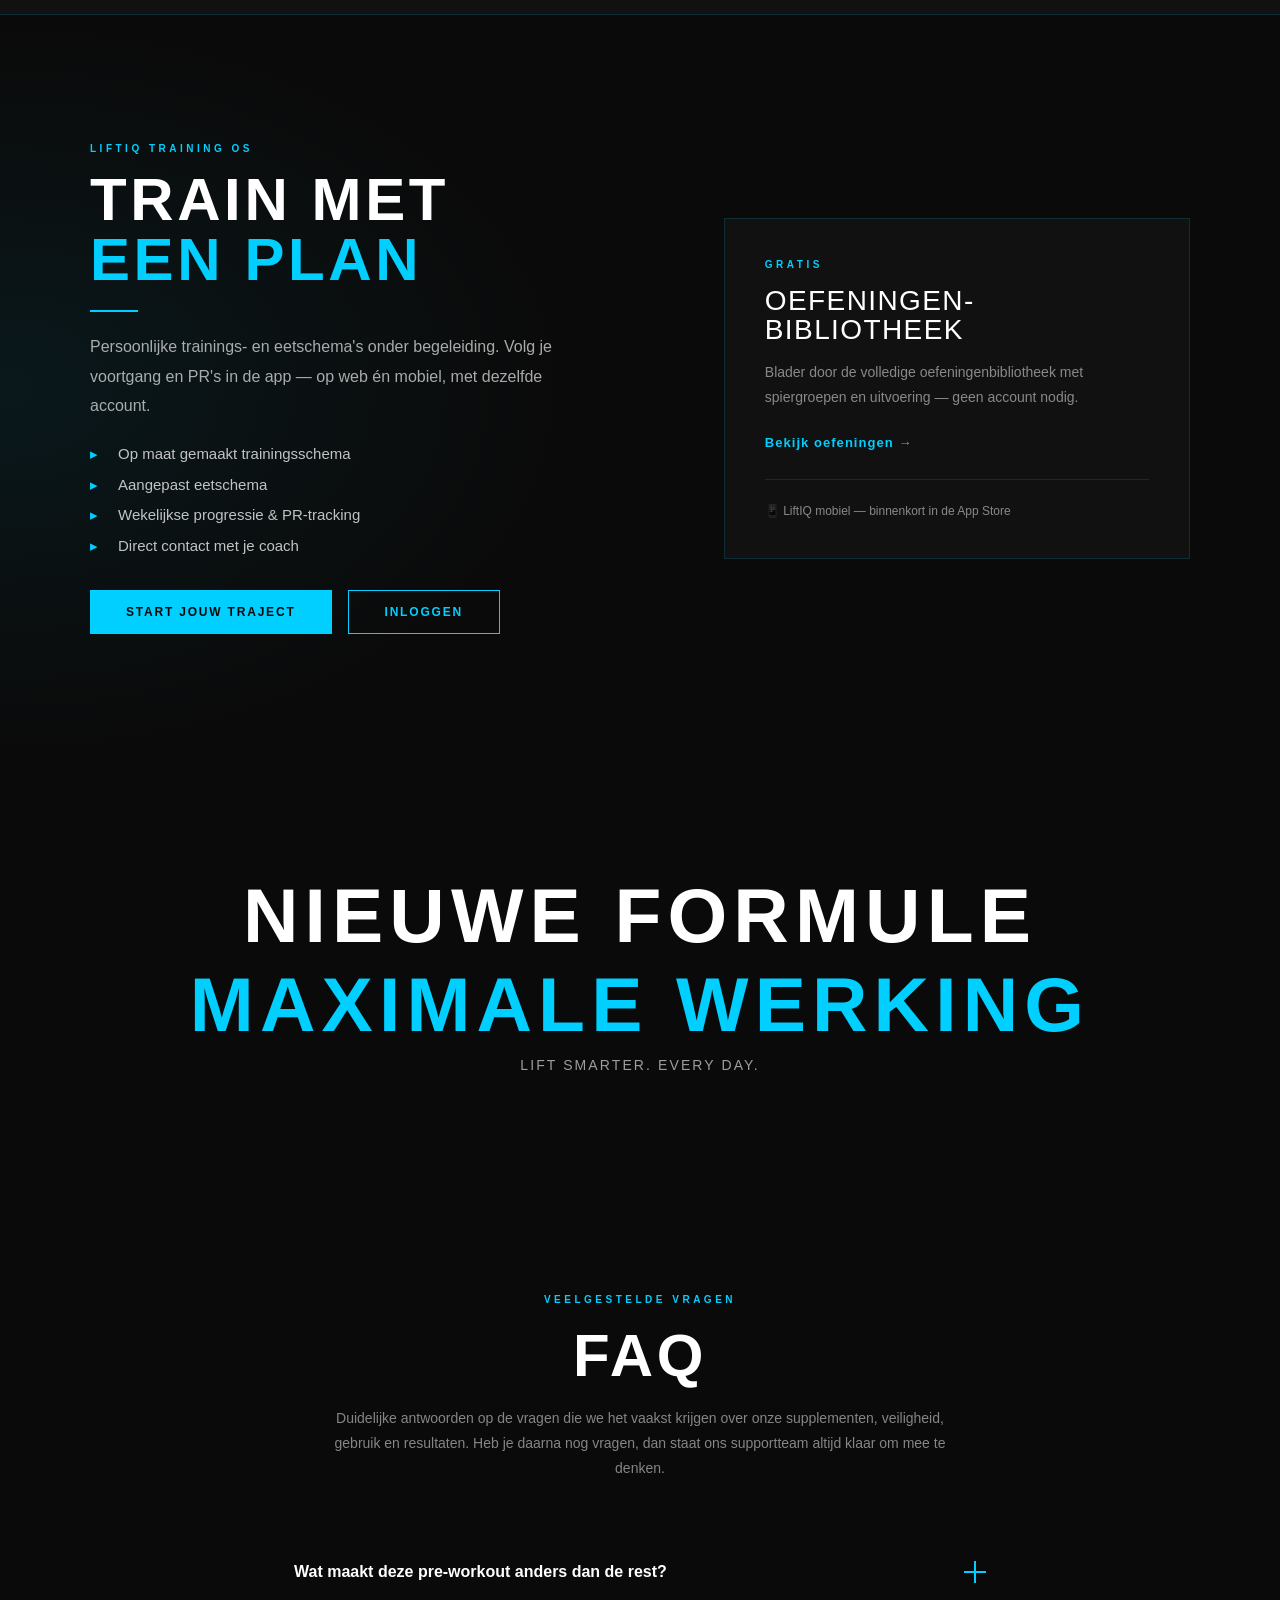
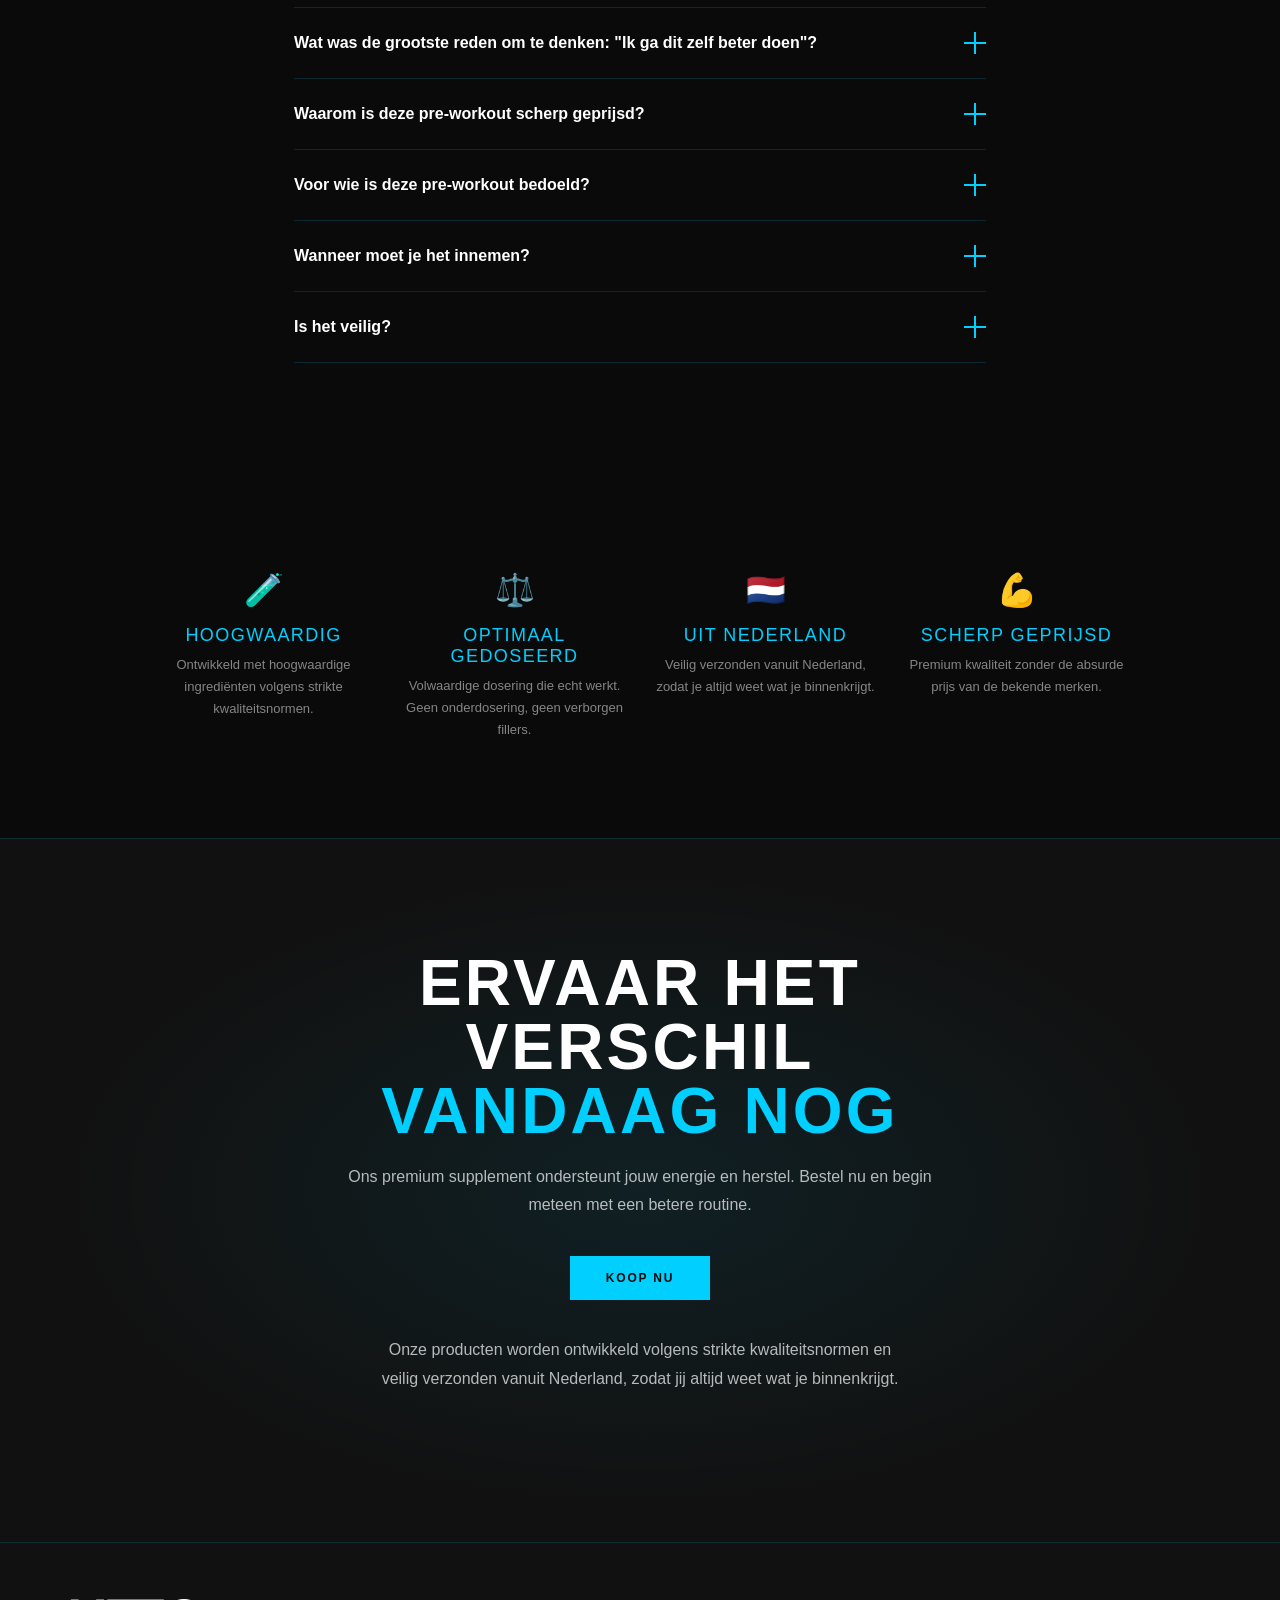
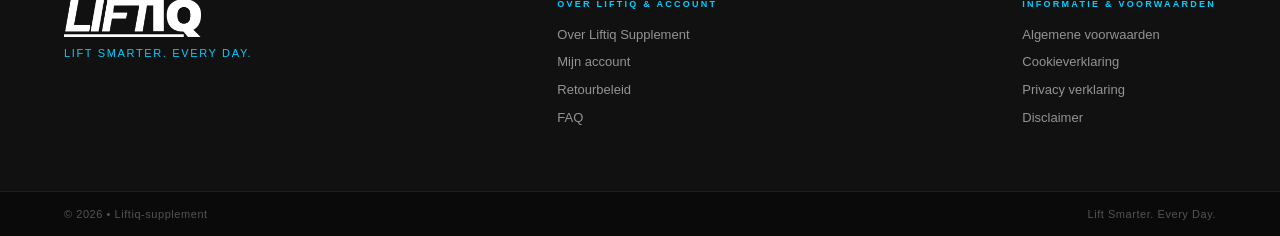
==== commit af7da100: "WIP repositioning (hero/nav/proof) + pre-workout reference crops" ====
--- a/index.html
+++ b/index.html
@@ -3,8 +3,8 @@
 <head>
 <meta charset="UTF-8">
 <meta name="viewport" content="width=device-width, initial-scale=1.0">
-<title>LIFTIQ — Lift Smarter. Every Day.</title>
-<meta name="description" content="LIFTIQ premium pre-workout: maximale focus, energie en pump. Optimaal gedoseerd, hoogwaardige ingrediënten, scherp geprijsd. Verzonden vanuit Nederland.">
+<title>LIFTIQ — Premium fitness gear, lifting straps, belts, knee sleeves &amp; supplements</title>
+<meta name="description" content="LIFTIQ — premium fitness gear voor serieuze lifters. Lifting straps, wrist wraps, knee sleeves, belts en performance essentials. Sterker, stabieler en slimmer trainen. Verzonden vanuit Nederland.">
 <link rel="canonical" href="https://liftiqgear.nl/">
 <link rel="stylesheet" href="style.css">
 <style>
@@ -668,14 +668,8 @@
   transform:translateY(-100%);transition:transform 0.4s cubic-bezier(0.4,0,0.2,1);
 ">
   <span style="font-family:Impact,sans-serif;font-size:15px;letter-spacing:0.15em;color:var(--blue);">LIFTIQ</span>
-  <select id="sticky-select" style="background:var(--dark-3);border:1px solid var(--border);color:rgba(255,255,255,0.85);font-size:12px;padding:6px 10px;outline:none;flex:1;max-width:300px;">
-    <option value="preworkout_blue" data-price="34.95">Pre-Workout Blueberry — €34,95</option>
-    <option value="preworkout_red" data-price="34.95">Pre-Workout Strawberry Kiwi — €34,95</option>
-    <option value="preworkout_gold" data-price="34.95">Pre-Workout Tropical (cafeïnevrij) — €34,95</option>
-    <option value="shaker" data-price="12.95">Shakebeker LIFTIQ — €12,95</option>
-  </select>
-  <span id="sticky-price" style="font-family:Impact,sans-serif;font-size:18px;color:var(--blue);">€34,95</span>
-  <a href="bestellen.php" style="background:var(--blue);color:var(--dark);font-size:11px;font-weight:700;letter-spacing:0.15em;text-transform:uppercase;padding:10px 20px;text-decoration:none;white-space:nowrap;">Bestel Nu</a>
+  <span style="font-size:12px;color:rgba(255,255,255,0.7);letter-spacing:0.08em;flex:1;white-space:nowrap;overflow:hidden;text-overflow:ellipsis;">Premium fitness gear voor serieuze lifters</span>
+  <a href="#gear" style="background:var(--blue);color:var(--dark);font-size:11px;font-weight:700;letter-spacing:0.15em;text-transform:uppercase;padding:10px 20px;text-decoration:none;white-space:nowrap;">Shop gear</a>
 </div>
 
 <!-- NAV -->
@@ -684,22 +678,26 @@
     <img src="images/liftiq-logo-white.png" class="nav-logo-img" alt="LIFTIQ — Lift Smarter Every Day">
   </a>
   <ul class="nav-links">
-    <li><a href="/" class="active">Home</a></li>
-    <li><a href="#producten">Assortiment</a></li>
-    <li><a href="#coaching">Coaching</a></li>
-    <li><a href="#faq">FAQ</a></li>
-    <li><a href="bestellen.php" class="nav-cta">Bestel Nu</a></li>
+    <li><a href="#gear" class="active">Training Gear</a></li>
+    <li><a href="#straps">Straps &amp; Wraps</a></li>
+    <li><a href="#belts">Belts</a></li>
+    <li><a href="#sleeves">Knee Sleeves</a></li>
+    <li><a href="#supplements">Supplements</a></li>
+    <li><a href="#bundles">Bundles</a></li>
+    <li><a href="#about">About</a></li>
   </ul>
   <button class="nav-hamburger" id="hamburger" aria-label="Menu">
     <span></span><span></span><span></span>
   </button>
 </nav>
 <div class="nav-mobile" id="nav-mobile">
-  <a href="/">Home</a>
-  <a href="#producten">Assortiment</a>
-  <a href="#coaching">Coaching</a>
-  <a href="#faq">FAQ</a>
-  <a href="bestellen.php">Bestel Nu →</a>
+  <a href="#gear">Training Gear</a>
+  <a href="#straps">Straps &amp; Wraps</a>
+  <a href="#belts">Belts</a>
+  <a href="#sleeves">Knee Sleeves</a>
+  <a href="#supplements">Supplements</a>
+  <a href="#bundles">Bundles</a>
+  <a href="#about">About Lift IQ</a>
 </div>
 
 <!-- HERO -->
@@ -708,13 +706,13 @@
   <div class="hero-overlay"></div>
   <div class="hero-grain"></div>
   <div class="hero-content">
-    <div class="hero-eyebrow reveal">Premium Pre-Workout · Made in Holland</div>
-    <h1 class="hero-headline reveal reveal-delay-1">MAXIMALE<br><span>FOCUS</span><br>ENERGIE &amp; PUMP</h1>
+    <div class="hero-eyebrow reveal">Premium Fitness Gear · Made for Lifters</div>
+    <h1 class="hero-headline reveal reveal-delay-1">GEAR UP.<br><span>LIFT SMARTER.</span><br>PUSH HEAVIER.</h1>
     <div class="blue-line reveal reveal-delay-1"></div>
-    <p class="hero-sub reveal reveal-delay-2">Lift Smarter. Every Day. Een premium pre-workout, optimaal gedoseerd met hoogwaardige ingrediënten — direct merkbaar in je dagelijkse prestaties.</p>
+    <p class="hero-sub reveal reveal-delay-2">Premium fitness gear voor serieuze lifters. Van lifting straps en belts tot knee sleeves en performance essentials — alles om sterker, stabieler en slimmer te trainen.</p>
     <div class="hero-btns reveal reveal-delay-3">
-      <a href="bestellen.php" class="btn-blue">Bestel Nu</a>
-      <a href="#producten" class="btn-outline">Bekijk Assortiment</a>
+      <a href="#gear" class="btn-blue">Shop training gear</a>
+      <a href="#supplements" class="btn-outline">Bekijk supplementen</a>
     </div>
   </div>
   <div class="hero-scroll">
@@ -727,20 +725,20 @@
 <div class="proof-strip">
   <div class="proof-track-wrap">
     <div class="proof-track">
-      <div class="proof-item"><span>🇳🇱</span> Veilig verzonden vanuit Nederland</div>
-      <div class="proof-item"><span>🧪</span> Hoogwaardige ingrediënten</div>
-      <div class="proof-item"><span>⚖️</span> Optimaal gedoseerd</div>
-      <div class="proof-item"><span>🆕</span> Nieuwe formule, maximale werking</div>
-      <div class="proof-item"><span>💪</span> Scherp geprijsd</div>
-      <div class="proof-item"><span>⚡</span> Maximale focus &amp; pump</div>
+      <div class="proof-item"><span>✊</span> Maximale grip</div>
+      <div class="proof-item"><span>🛡️</span> Meer stabiliteit</div>
+      <div class="proof-item"><span>🎯</span> Betere controle</div>
+      <div class="proof-item"><span>🏋️</span> Gemaakt voor serieuze lifters</div>
+      <div class="proof-item"><span>🇳🇱</span> Verzonden vanuit Nederland</div>
+      <div class="proof-item"><span>⚡</span> Sterker &amp; slimmer trainen</div>
     </div>
     <div class="proof-track" aria-hidden="true">
-      <div class="proof-item"><span>🇳🇱</span> Veilig verzonden vanuit Nederland</div>
-      <div class="proof-item"><span>🧪</span> Hoogwaardige ingrediënten</div>
-      <div class="proof-item"><span>⚖️</span> Optimaal gedoseerd</div>
-      <div class="proof-item"><span>🆕</span> Nieuwe formule, maximale werking</div>
-      <div class="proof-item"><span>💪</span> Scherp geprijsd</div>
-      <div class="proof-item"><span>⚡</span> Maximale focus &amp; pump</div>
+      <div class="proof-item"><span>✊</span> Maximale grip</div>
+      <div class="proof-item"><span>🛡️</span> Meer stabiliteit</div>
+      <div class="proof-item"><span>🎯</span> Betere controle</div>
+      <div class="proof-item"><span>🏋️</span> Gemaakt voor serieuze lifters</div>
+      <div class="proof-item"><span>🇳🇱</span> Verzonden vanuit Nederland</div>
+      <div class="proof-item"><span>⚡</span> Sterker &amp; slimmer trainen</div>
     </div>
   </div>
 </div>
@@ -1084,11 +1082,12 @@
 // Sticky price update
 const stickySelect = document.getElementById('sticky-select');
 const stickyPrice = document.getElementById('sticky-price');
-function updatePrice() {
-  const opt = stickySelect.options[stickySelect.selectedIndex];
-  stickyPrice.textContent = '€' + parseFloat(opt.dataset.price).toFixed(2).replace('.', ',');
-}
-stickySelect.addEventListener('change', updatePrice);
+if (stickySelect && stickyPrice) {
+  stickySelect.addEventListener('change', () => {
+    const opt = stickySelect.options[stickySelect.selectedIndex];
+    stickyPrice.textContent = '€' + parseFloat(opt.dataset.price).toFixed(2).replace('.', ',');
+  });
+}
 
 // 3D card tilt
 document.querySelectorAll('.product-card').forEach(card => {
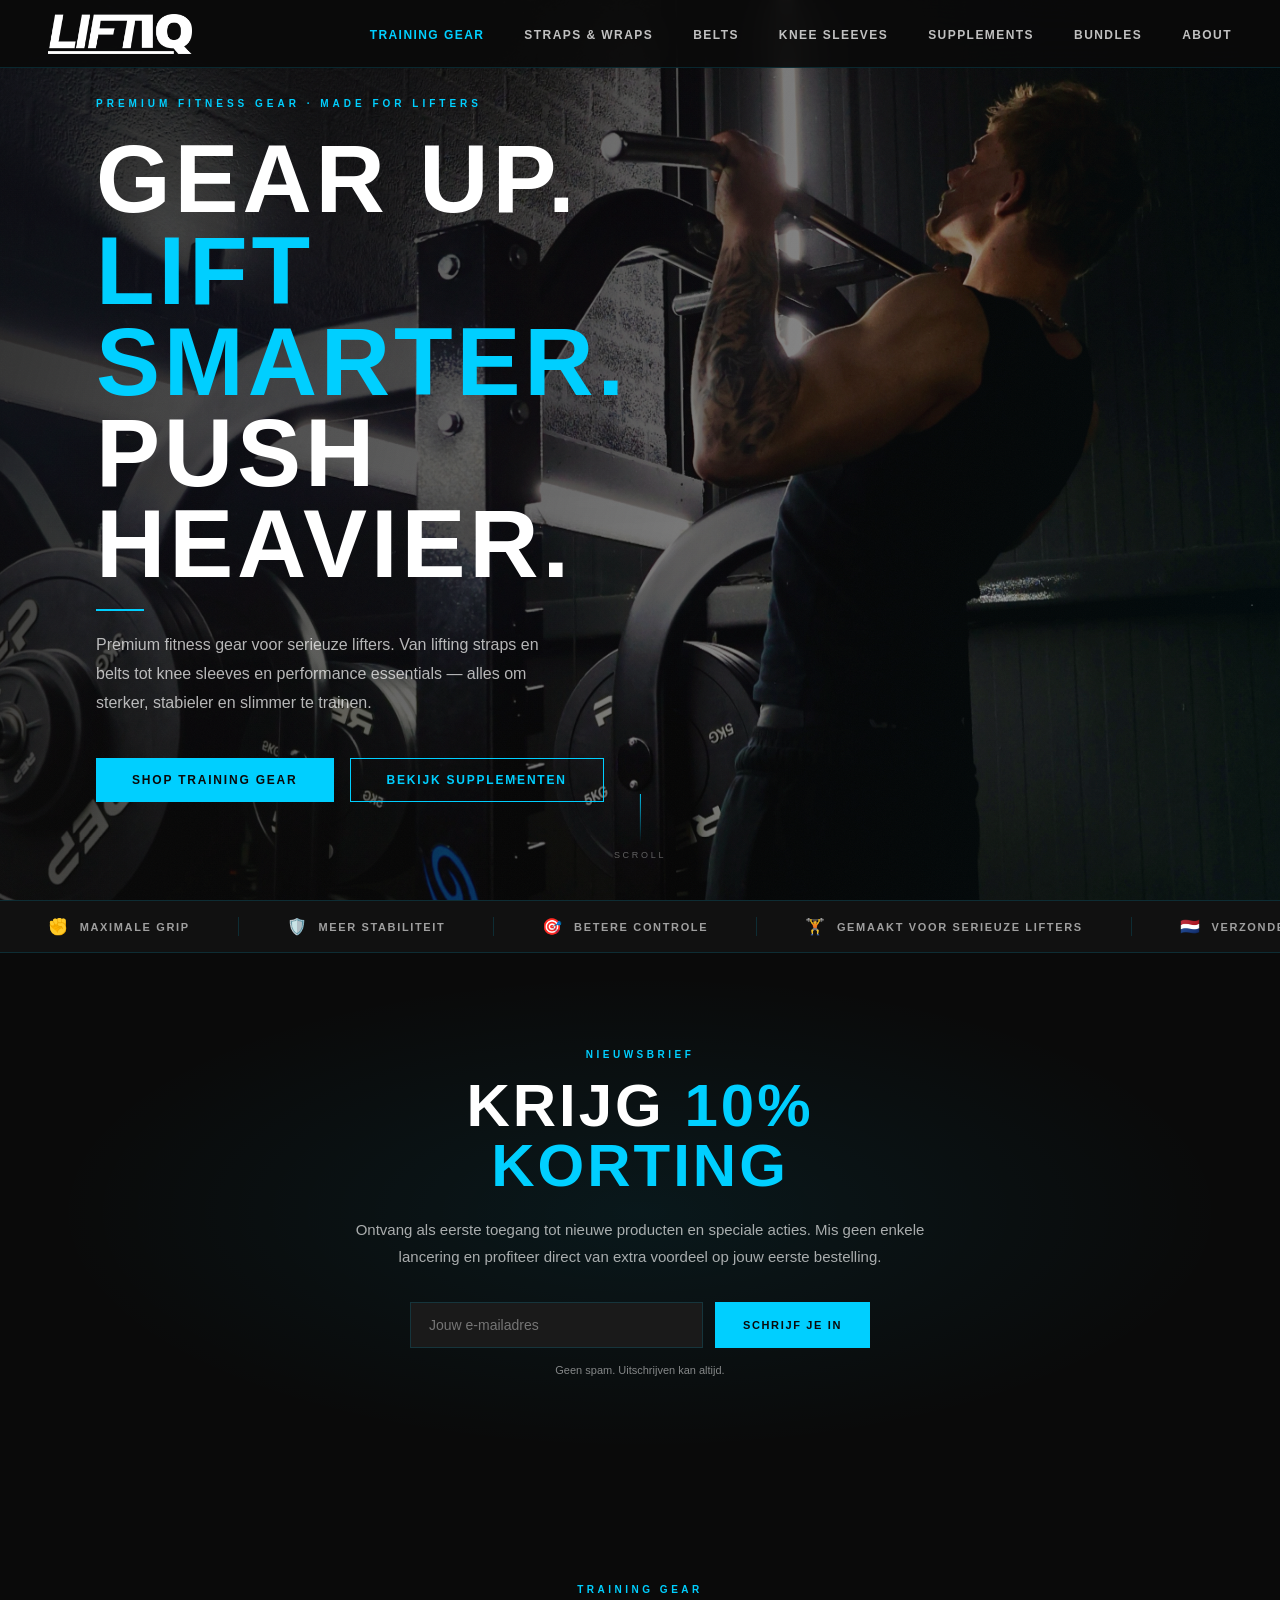
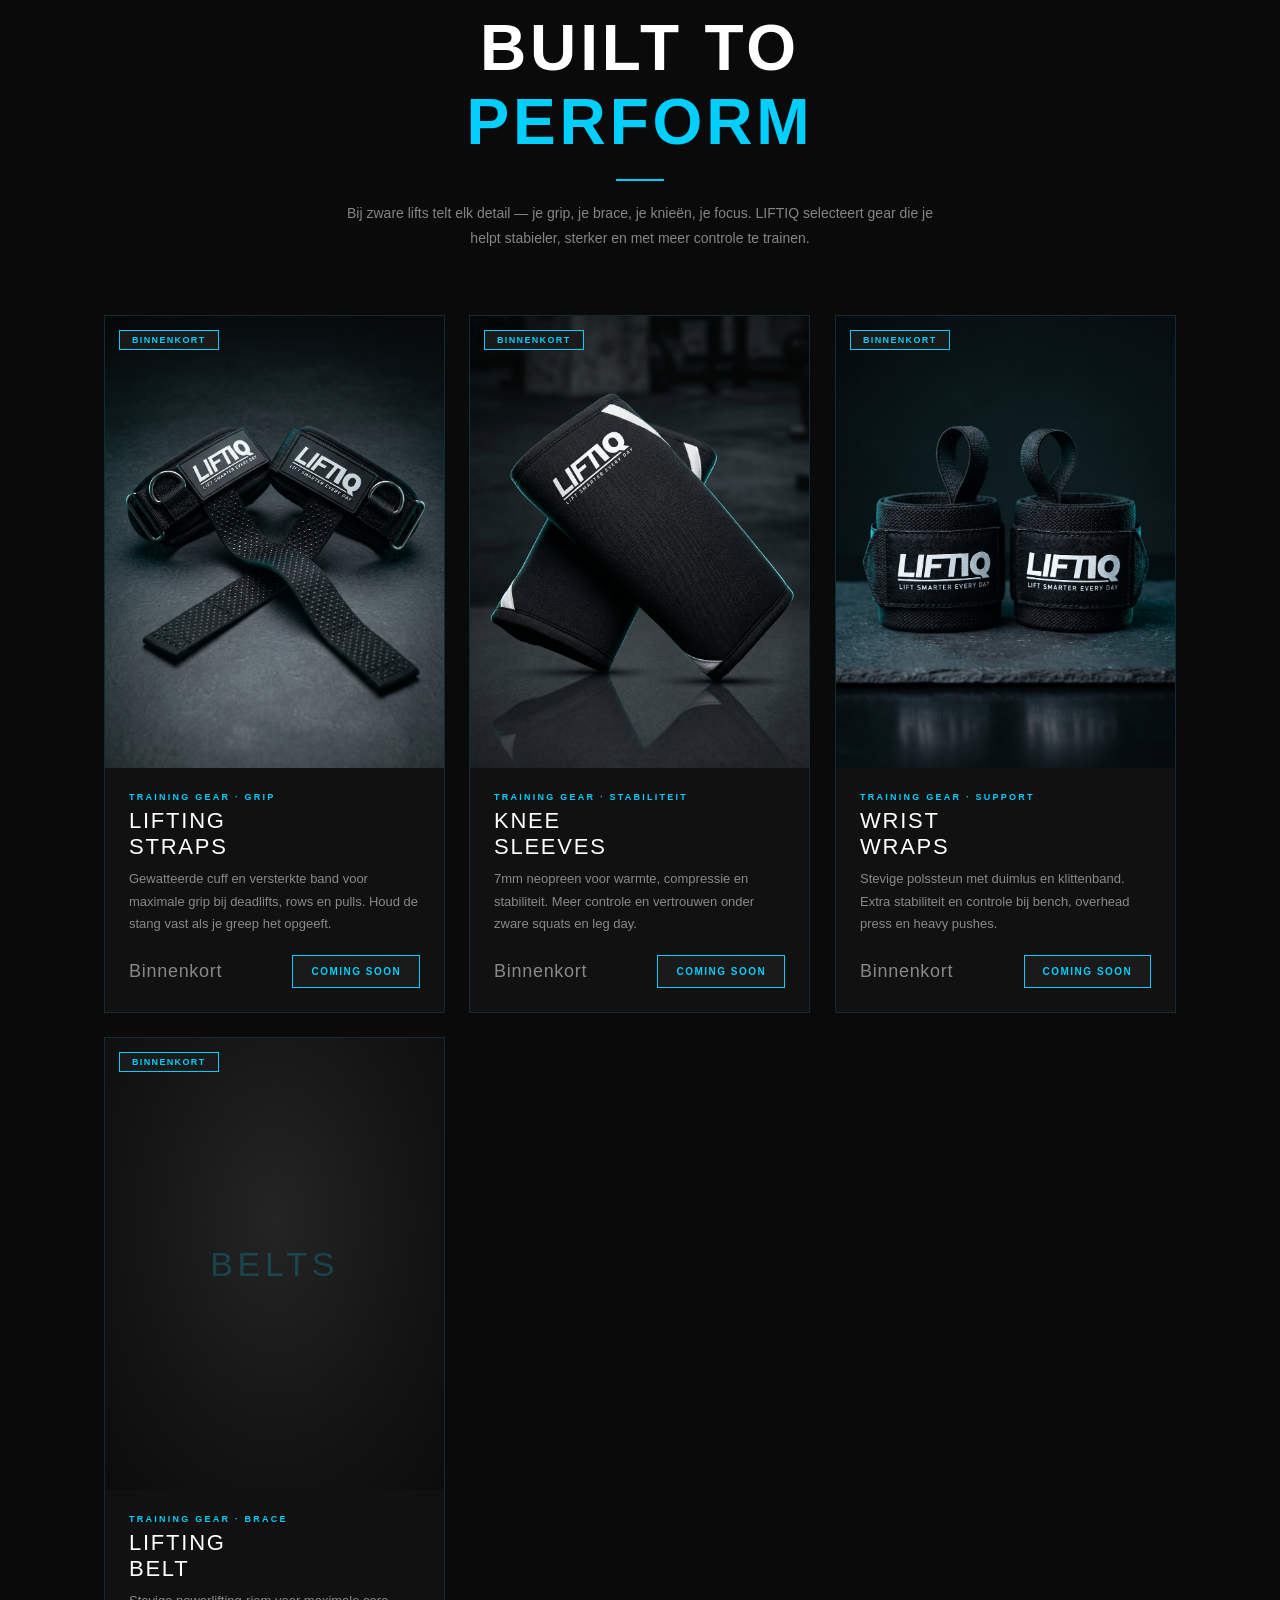
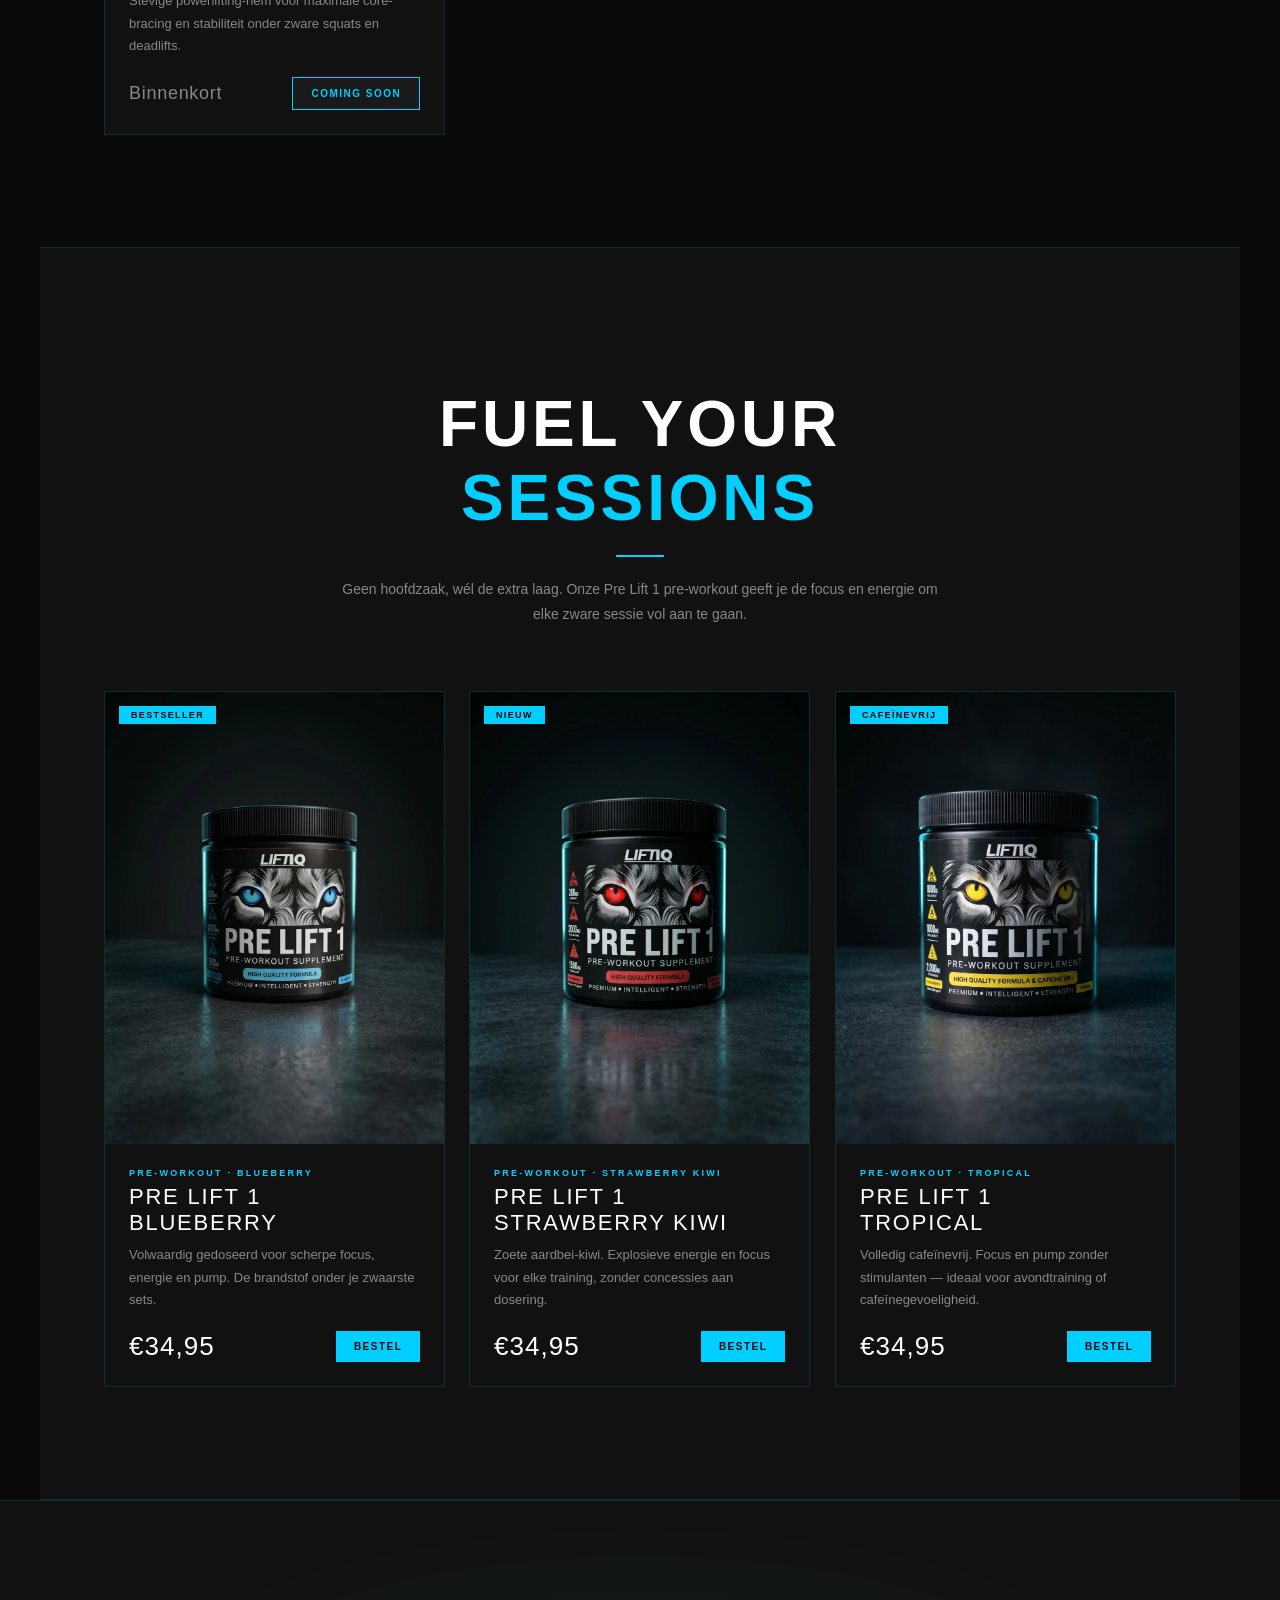
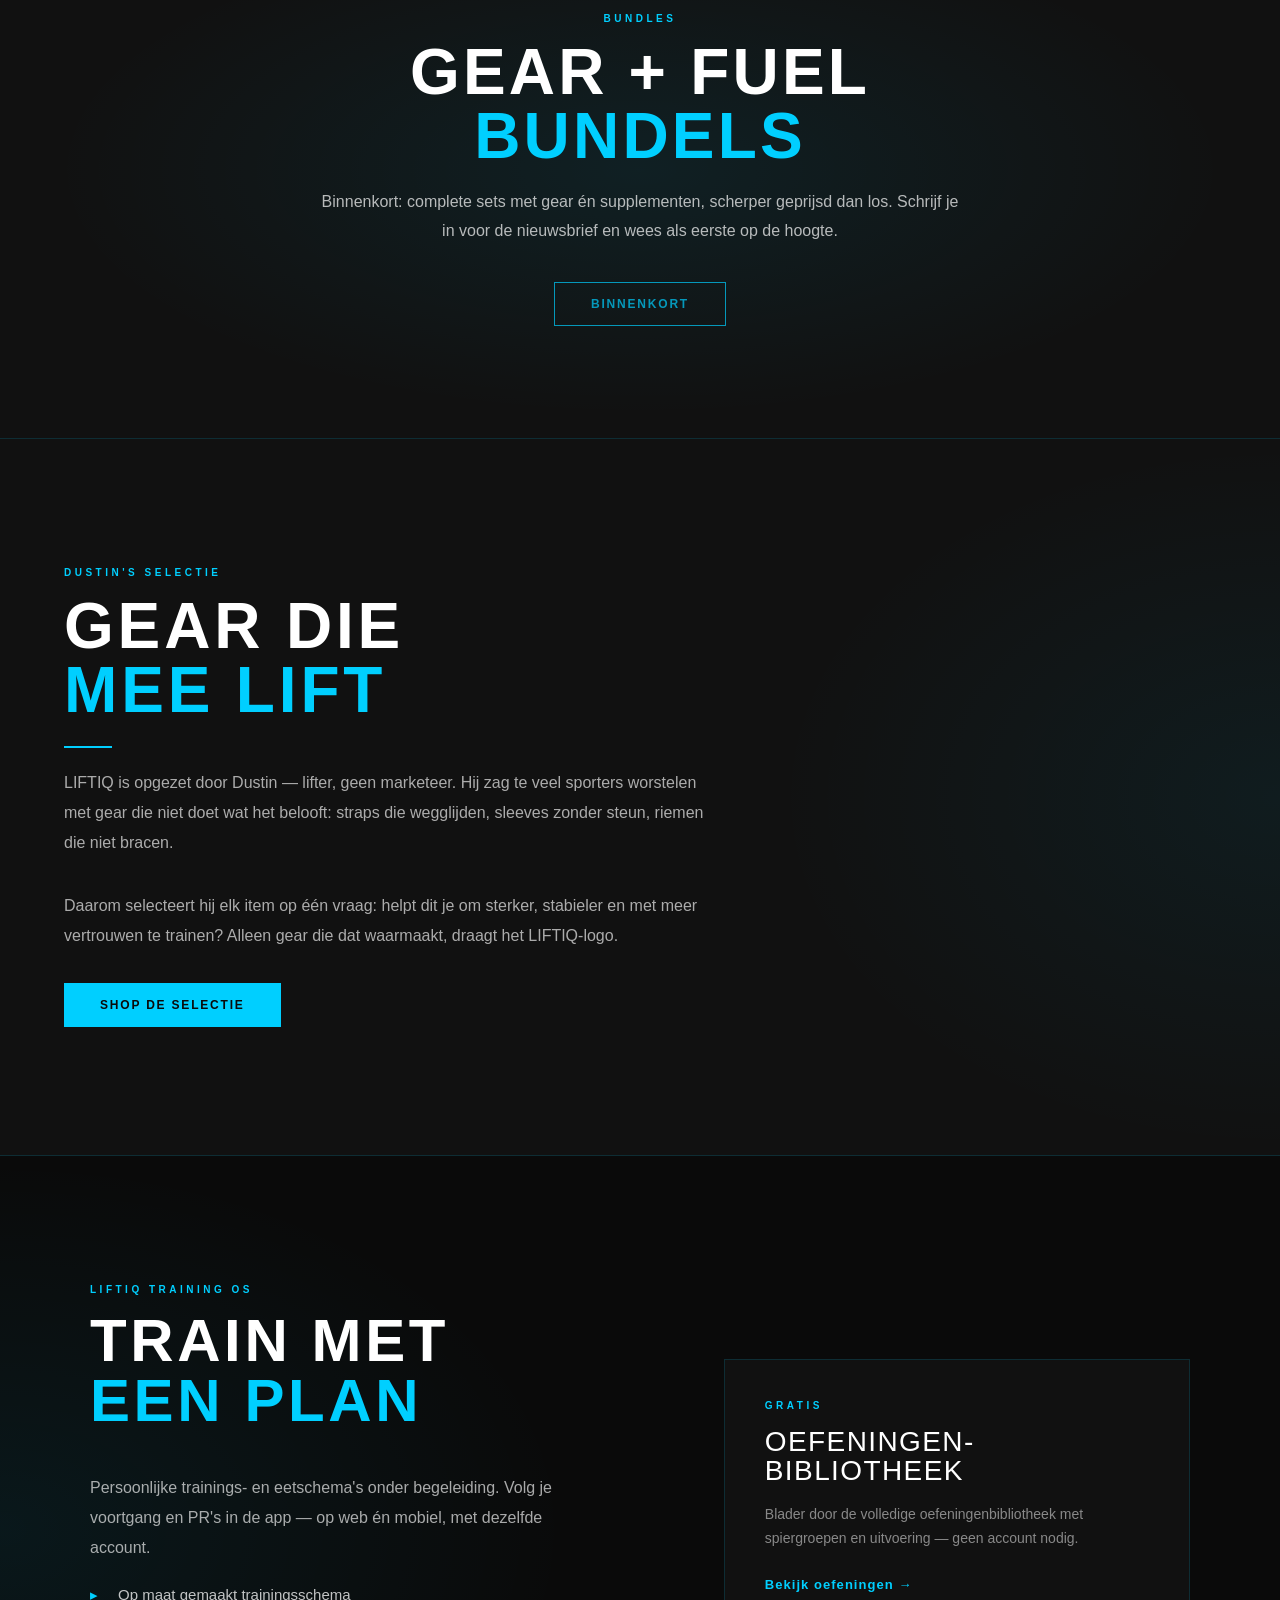
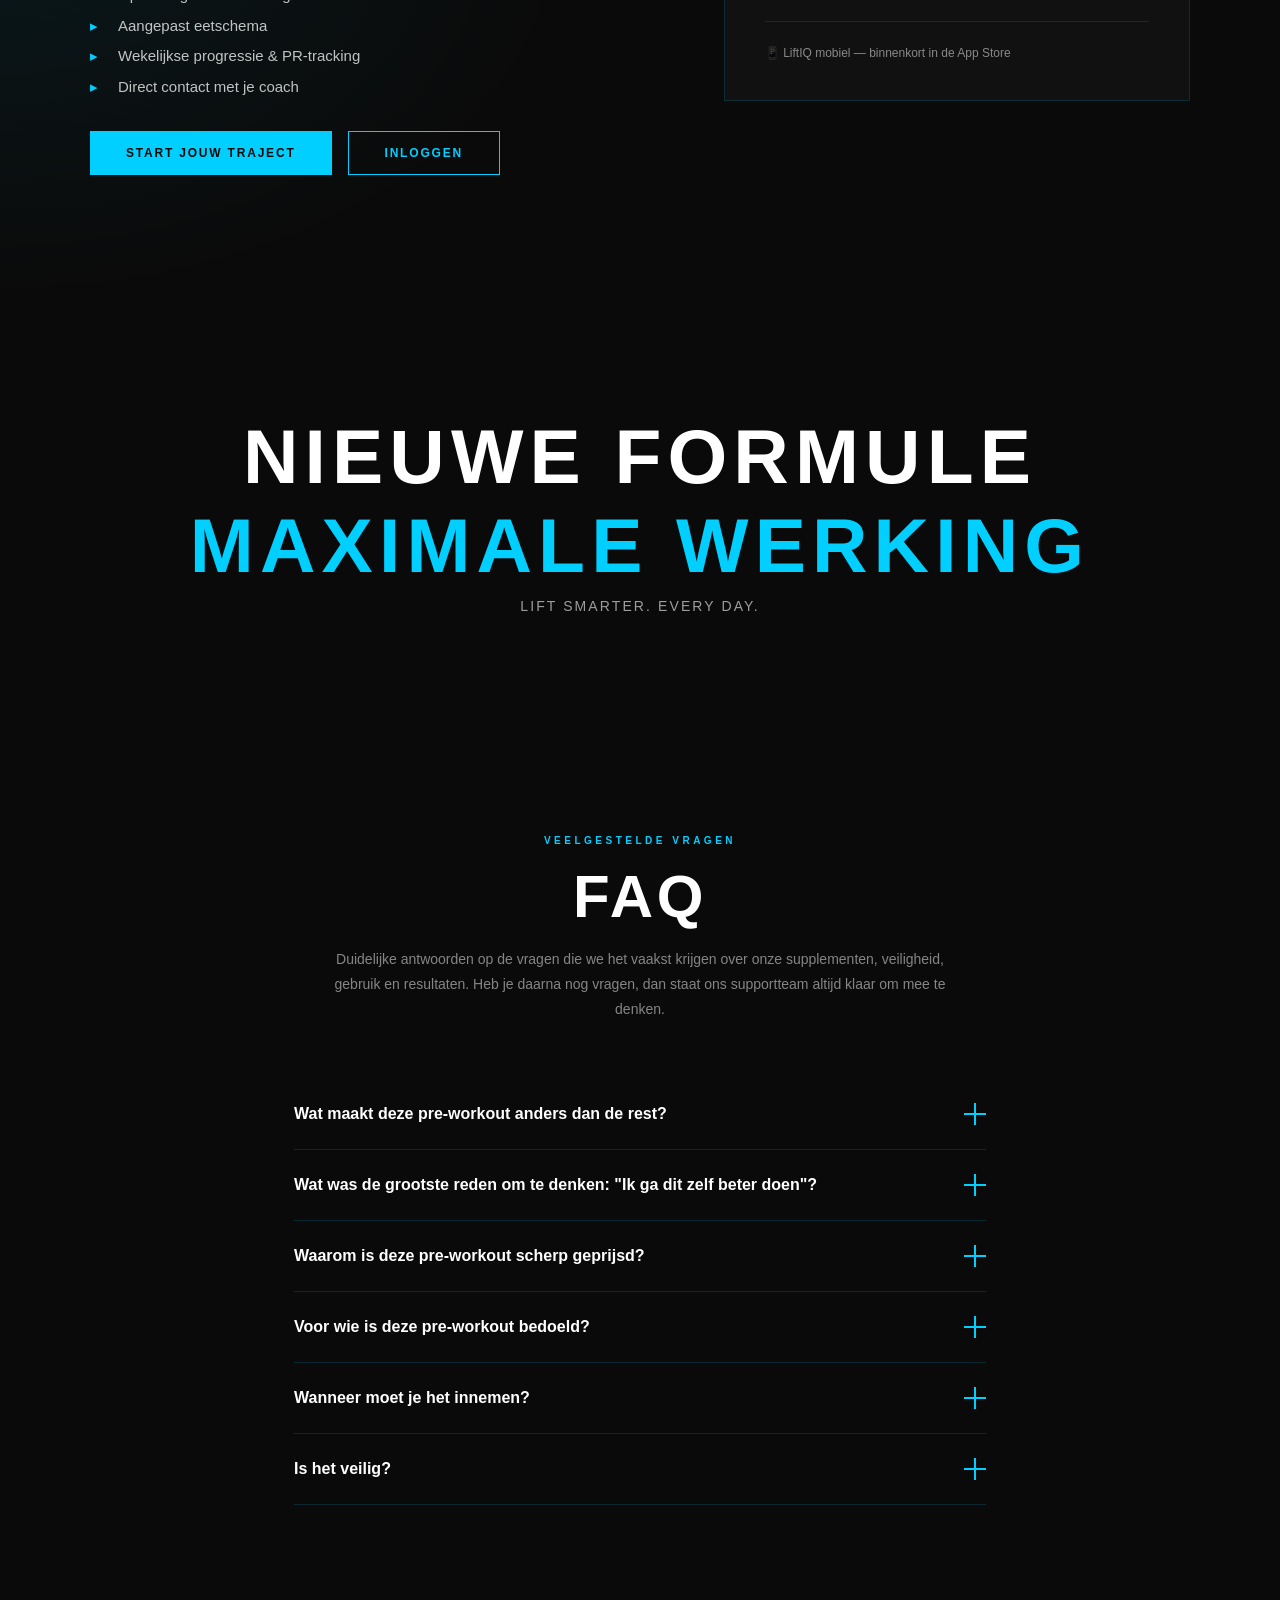
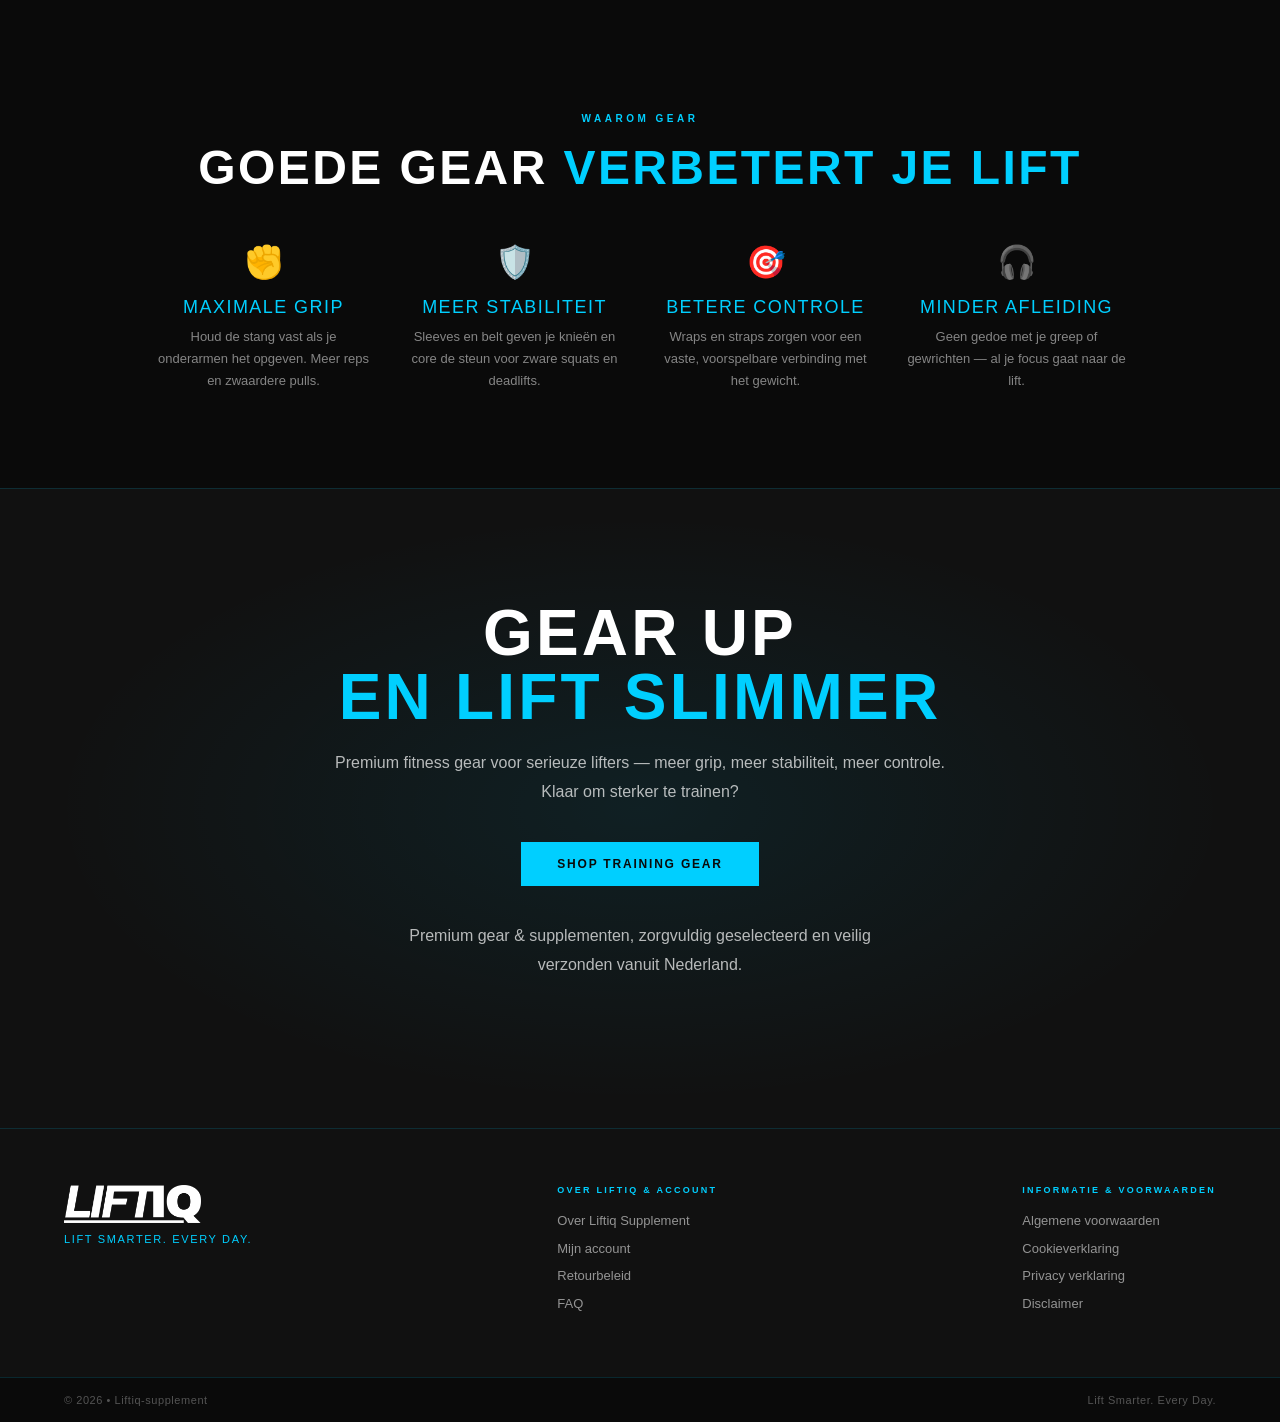
==== commit 07e06770: "Repositioning to premium gear brand: gear-first homepage, supplements support section, real Higgsfie" ====
--- a/index.html
+++ b/index.html
@@ -633,6 +633,9 @@
   .usp-grid { grid-template-columns: repeat(2, 1fr); }
   .sfeer-section { height: 300px; }
 }
+
+/* ── Supplementen-band (support-laag, subtiel afwijkende achtergrond) ── */
+.support-band { background: var(--dark-2); border-top: 1px solid var(--border); border-bottom: 1px solid var(--border); }
 
 /* ── MOBIEL: hero ── */
 @media (max-width: 700px) {
@@ -757,82 +760,15 @@
   </div>
 </section>
 
-<!-- PRODUCTS -->
-<section class="products-section" id="producten">
+<!-- TRAINING GEAR -->
+<section class="products-section" id="gear">
   <div class="products-header">
-    <div class="section-eyebrow reveal">Ons Assortiment</div>
+    <div class="section-eyebrow reveal">Training Gear</div>
     <h2 class="reveal reveal-delay-1">BUILT TO<br><span style="color:var(--blue)">PERFORM</span></h2>
     <div class="blue-line blue-line-center reveal reveal-delay-2"></div>
+    <p class="reveal reveal-delay-2" style="max-width:620px;margin:1.25rem auto 0;color:var(--text-muted);font-size:14px;line-height:1.8;">Bij zware lifts telt elk detail — je grip, je brace, je knieën, je focus. LIFTIQ selecteert gear die je helpt stabieler, sterker en met meer controle te trainen.</p>
   </div>
   <div class="products-grid">
-
-    <!-- Pre-Workout — Blueberry (blauw) -->
-    <div class="product-card reveal">
-      <div class="product-img-wrap">
-        <img src="images/preworkout-blue.jpg" alt="LIFTIQ Pre-Workout — Blueberry" loading="lazy">
-        <span class="product-badge">Bestseller</span>
-      </div>
-      <div class="product-body">
-        <div class="product-cat">Pre-Workout · Smaak</div>
-        <div class="product-name">PRE-WORKOUT<br>Blueberry</div>
-        <p class="product-desc">Frisse blueberry-smaak. Optimaal gedoseerd met hoogwaardige ingrediënten voor maximale focus, energie en pump — direct merkbaar in je training.</p>
-        <div class="product-footer">
-          <span class="product-price">€34,95</span>
-          <a href="bestellen.php" class="product-btn">Bestel</a>
-        </div>
-      </div>
-    </div>
-
-    <!-- Pre-Workout — Strawberry Kiwi (rood/roze) -->
-    <div class="product-card reveal reveal-delay-1">
-      <div class="product-img-wrap">
-        <img src="images/preworkout-red.jpg" alt="LIFTIQ Pre-Workout — Strawberry Kiwi" loading="lazy">
-        <span class="product-badge">Nieuw</span>
-      </div>
-      <div class="product-body">
-        <div class="product-cat">Pre-Workout · Smaak</div>
-        <div class="product-name">PRE-WORKOUT<br>Strawberry Kiwi</div>
-        <p class="product-desc">Zoete aardbei-kiwi. Volwaardig gedoseerd voor explosieve energie, scherpe focus en een serieuze pump bij elke set.</p>
-        <div class="product-footer">
-          <span class="product-price">€34,95</span>
-          <a href="bestellen.php" class="product-btn">Bestel</a>
-        </div>
-      </div>
-    </div>
-
-    <!-- Pre-Workout — Tropical (cafeïnevrij, goud) -->
-    <div class="product-card reveal reveal-delay-2">
-      <div class="product-img-wrap">
-        <img src="images/preworkout-gold.jpg" alt="LIFTIQ Pre-Workout — Tropical, cafeïnevrij" loading="lazy">
-        <span class="product-badge">Cafeïnevrij</span>
-      </div>
-      <div class="product-body">
-        <div class="product-cat">Pre-Workout · Smaak</div>
-        <div class="product-name">PRE-WORKOUT<br>Tropical</div>
-        <p class="product-desc">Tropische mix, volledig cafeïnevrij. Pump en focus zonder de cafeïne — ook ideaal voor wie 's avonds traint of gevoelig is voor stimulanten.</p>
-        <div class="product-footer">
-          <span class="product-price">€34,95</span>
-          <a href="bestellen.php" class="product-btn">Bestel</a>
-        </div>
-      </div>
-    </div>
-
-    <!-- Shakebeker LIFTIQ -->
-    <div class="product-card reveal reveal-delay-1">
-      <div class="product-img-wrap">
-        <img src="images/shaker.jpg" alt="Shakebeker LIFTIQ" loading="lazy">
-        <span class="product-badge">Accessoire</span>
-      </div>
-      <div class="product-body">
-        <div class="product-cat">Accessoires</div>
-        <div class="product-name">SHAKEBEKER<br>LIFTIQ</div>
-        <p class="product-desc">Premium LIFTIQ shakebeker met cyan accent. Lekvrij en stevig — de perfecte mix voor je pre-workout, overal mee naartoe.</p>
-        <div class="product-footer">
-          <span class="product-price">€12,95</span>
-          <a href="bestellen.php" class="product-btn">Bestel</a>
-        </div>
-      </div>
-    </div>
 
     <!-- Lifting Straps -->
     <div class="product-card reveal reveal-delay-2" id="straps">
@@ -885,19 +821,110 @@
       </div>
     </div>
 
+    <!-- Lifting Belt — placeholder -->
+    <div class="product-card reveal" id="belts">
+      <div class="product-img-wrap" style="background:radial-gradient(ellipse at 50% 40%, #242424 0%, #141414 60%, #0c0c0c 100%);display:flex;align-items:center;justify-content:center;">
+        <span style="font-family:Impact,sans-serif;font-size:34px;letter-spacing:0.14em;color:rgba(0,207,255,0.22);text-transform:uppercase;">Belts</span>
+        <span class="product-badge" style="background:var(--dark-3);color:var(--blue);border:1px solid var(--blue);">Binnenkort</span>
+      </div>
+      <div class="product-body">
+        <div class="product-cat">Training Gear · Brace</div>
+        <div class="product-name">LIFTING<br>BELT</div>
+        <p class="product-desc">Stevige powerlifting-riem voor maximale core-bracing en stabiliteit onder zware squats en deadlifts.</p>
+        <div class="product-footer">
+          <span class="product-price" style="color:var(--text-muted);font-size:18px;">Binnenkort</span>
+          <span class="product-btn" style="background:var(--dark-3);color:var(--blue);border:1px solid var(--blue);cursor:default;">Coming Soon</span>
+        </div>
+      </div>
+    </div>
+
   </div>
 </section>
 
-<!-- STORY -->
-<section class="story-section">
+<!-- SUPPLEMENTS (support) -->
+<section class="products-section support-band" id="supplements">
+  <div class="products-header">
+    <div class="section-eyebrow reveal">Supplements · Support your training</div>
+    <h2 class="reveal reveal-delay-1">FUEL YOUR<br><span style="color:var(--blue)">SESSIONS</span></h2>
+    <div class="blue-line blue-line-center reveal reveal-delay-2"></div>
+    <p class="reveal reveal-delay-2" style="max-width:620px;margin:1.25rem auto 0;color:var(--text-muted);font-size:14px;line-height:1.8;">Geen hoofdzaak, wél de extra laag. Onze Pre Lift 1 pre-workout geeft je de focus en energie om elke zware sessie vol aan te gaan.</p>
+  </div>
+  <div class="products-grid">
+
+    <!-- Pre Lift 1 — Blueberry -->
+    <div class="product-card reveal">
+      <div class="product-img-wrap">
+        <img src="images/preworkout-blue.jpg" alt="LIFTIQ Pre Lift 1 — Blueberry" loading="lazy">
+        <span class="product-badge">Bestseller</span>
+      </div>
+      <div class="product-body">
+        <div class="product-cat">Pre-Workout · Blueberry</div>
+        <div class="product-name">PRE LIFT 1<br>Blueberry</div>
+        <p class="product-desc">Volwaardig gedoseerd voor scherpe focus, energie en pump. De brandstof onder je zwaarste sets.</p>
+        <div class="product-footer">
+          <span class="product-price">€34,95</span>
+          <a href="bestellen.php" class="product-btn">Bestel</a>
+        </div>
+      </div>
+    </div>
+
+    <!-- Pre Lift 1 — Strawberry Kiwi -->
+    <div class="product-card reveal reveal-delay-1">
+      <div class="product-img-wrap">
+        <img src="images/preworkout-red.jpg" alt="LIFTIQ Pre Lift 1 — Strawberry Kiwi" loading="lazy">
+        <span class="product-badge">Nieuw</span>
+      </div>
+      <div class="product-body">
+        <div class="product-cat">Pre-Workout · Strawberry Kiwi</div>
+        <div class="product-name">PRE LIFT 1<br>Strawberry Kiwi</div>
+        <p class="product-desc">Zoete aardbei-kiwi. Explosieve energie en focus voor elke training, zonder concessies aan dosering.</p>
+        <div class="product-footer">
+          <span class="product-price">€34,95</span>
+          <a href="bestellen.php" class="product-btn">Bestel</a>
+        </div>
+      </div>
+    </div>
+
+    <!-- Pre Lift 1 — Tropical (cafeïnevrij) -->
+    <div class="product-card reveal reveal-delay-2">
+      <div class="product-img-wrap">
+        <img src="images/preworkout-gold.jpg" alt="LIFTIQ Pre Lift 1 — Tropical, cafeïnevrij" loading="lazy">
+        <span class="product-badge">Cafeïnevrij</span>
+      </div>
+      <div class="product-body">
+        <div class="product-cat">Pre-Workout · Tropical</div>
+        <div class="product-name">PRE LIFT 1<br>Tropical</div>
+        <p class="product-desc">Volledig cafeïnevrij. Focus en pump zonder stimulanten — ideaal voor avondtraining of cafeïnegevoeligheid.</p>
+        <div class="product-footer">
+          <span class="product-price">€34,95</span>
+          <a href="bestellen.php" class="product-btn">Bestel</a>
+        </div>
+      </div>
+    </div>
+
+  </div>
+</section>
+
+<!-- BUNDLES -->
+<section class="cta-section" id="bundles">
+  <div class="cta-inner">
+    <div class="section-eyebrow reveal">Bundles</div>
+    <h2 class="reveal">GEAR + FUEL<br><span>BUNDELS</span></h2>
+    <p class="reveal reveal-delay-1">Binnenkort: complete sets met gear én supplementen, scherper geprijsd dan los. Schrijf je in voor de nieuwsbrief en wees als eerste op de hoogte.</p>
+    <div class="reveal reveal-delay-2"><a href="#" class="btn-outline" style="cursor:default;opacity:0.7;">Binnenkort</a></div>
+  </div>
+</section>
+
+<!-- ABOUT / DUSTIN -->
+<section class="story-section" id="about">
   <div class="story-inner">
-    <div class="section-eyebrow reveal">Ons Verhaal</div>
-    <h2 class="reveal reveal-delay-1">WAAROM DEZE<br><span>PRE-WORKOUT?</span></h2>
+    <div class="section-eyebrow reveal">Dustin's selectie</div>
+    <h2 class="reveal reveal-delay-1">GEAR DIE<br><span>MEE LIFT</span></h2>
     <div class="blue-line reveal reveal-delay-1"></div>
-    <p class="reveal reveal-delay-2">Ik ben dit merk begonnen nadat ik besloot te stoppen met school. In mijn omgeving had ik veel contact met sporters en daardoor zag ik van dichtbij hoe teleurgesteld veel mensen waren in de huidige pre-workouts op de markt. Veel bekende merken zijn laag gedoseerd, werken nauwelijks en hebben tóch een absurd hoge prijs.</p>
-    <p class="reveal reveal-delay-2">Dat motiveerde mij om zelf een pre-workout te ontwikkelen die wél doet wat hij moet doen.</p>
+    <p class="reveal reveal-delay-2">LIFTIQ is opgezet door Dustin — lifter, geen marketeer. Hij zag te veel sporters worstelen met gear die niet doet wat het belooft: straps die wegglijden, sleeves zonder steun, riemen die niet bracen.</p>
+    <p class="reveal reveal-delay-2">Daarom selecteert hij elk item op één vraag: helpt dit je om sterker, stabieler en met meer vertrouwen te trainen? Alleen gear die dat waarmaakt, draagt het LIFTIQ-logo.</p>
     <div class="reveal reveal-delay-3">
-      <a href="bestellen.php" class="btn-blue">Meer over Liftiq</a>
+      <a href="#gear" class="btn-blue">Shop de selectie</a>
     </div>
   </div>
 </section>
@@ -981,28 +1008,32 @@
   </div>
 </section>
 
-<!-- USP -->
+<!-- WAAROM GEAR -->
 <section class="usp-section">
+  <div class="products-header" style="margin-bottom:3rem;">
+    <div class="section-eyebrow reveal">Waarom gear</div>
+    <h2 class="reveal reveal-delay-1" style="font-family:Impact,sans-serif;font-size:clamp(28px,4vw,48px);letter-spacing:0.05em;text-transform:uppercase;">GOEDE GEAR <span style="color:var(--blue)">VERBETERT JE LIFT</span></h2>
+  </div>
   <div class="usp-grid">
     <div class="usp-item reveal">
-      <span class="usp-icon">🧪</span>
-      <div class="usp-title">Hoogwaardig</div>
-      <p class="usp-desc">Ontwikkeld met hoogwaardige ingrediënten volgens strikte kwaliteitsnormen.</p>
+      <span class="usp-icon">✊</span>
+      <div class="usp-title">Maximale grip</div>
+      <p class="usp-desc">Houd de stang vast als je onderarmen het opgeven. Meer reps en zwaardere pulls.</p>
     </div>
     <div class="usp-item reveal reveal-delay-1">
-      <span class="usp-icon">⚖️</span>
-      <div class="usp-title">Optimaal Gedoseerd</div>
-      <p class="usp-desc">Volwaardige dosering die echt werkt. Geen onderdosering, geen verborgen fillers.</p>
+      <span class="usp-icon">🛡️</span>
+      <div class="usp-title">Meer stabiliteit</div>
+      <p class="usp-desc">Sleeves en belt geven je knieën en core de steun voor zware squats en deadlifts.</p>
     </div>
     <div class="usp-item reveal reveal-delay-2">
-      <span class="usp-icon">🇳🇱</span>
-      <div class="usp-title">Uit Nederland</div>
-      <p class="usp-desc">Veilig verzonden vanuit Nederland, zodat je altijd weet wat je binnenkrijgt.</p>
+      <span class="usp-icon">🎯</span>
+      <div class="usp-title">Betere controle</div>
+      <p class="usp-desc">Wraps en straps zorgen voor een vaste, voorspelbare verbinding met het gewicht.</p>
     </div>
     <div class="usp-item reveal reveal-delay-3">
-      <span class="usp-icon">💪</span>
-      <div class="usp-title">Scherp Geprijsd</div>
-      <p class="usp-desc">Premium kwaliteit zonder de absurde prijs van de bekende merken.</p>
+      <span class="usp-icon">🎧</span>
+      <div class="usp-title">Minder afleiding</div>
+      <p class="usp-desc">Geen gedoe met je greep of gewrichten — al je focus gaat naar de lift.</p>
     </div>
   </div>
 </section>
@@ -1010,12 +1041,12 @@
 <!-- CLOSING CTA -->
 <section class="cta-section">
   <div class="cta-inner">
-    <h2 class="reveal">ERVAAR HET VERSCHIL<br><span>VANDAAG NOG</span></h2>
-    <p class="reveal reveal-delay-1">Ons premium supplement ondersteunt jouw energie en herstel. Bestel nu en begin meteen met een betere routine.</p>
+    <h2 class="reveal">GEAR UP<br><span>EN LIFT SLIMMER</span></h2>
+    <p class="reveal reveal-delay-1">Premium fitness gear voor serieuze lifters — meer grip, meer stabiliteit, meer controle. Klaar om sterker te trainen?</p>
     <div class="reveal reveal-delay-2">
-      <a href="bestellen.php" class="btn-blue">Koop Nu</a>
-    </div>
-    <p class="cta-fineprint reveal reveal-delay-3">Onze producten worden ontwikkeld volgens strikte kwaliteitsnormen en veilig verzonden vanuit Nederland, zodat jij altijd weet wat je binnenkrijgt.</p>
+      <a href="#gear" class="btn-blue">Shop training gear</a>
+    </div>
+    <p class="cta-fineprint reveal reveal-delay-3">Premium gear &amp; supplementen, zorgvuldig geselecteerd en veilig verzonden vanuit Nederland.</p>
   </div>
 </section>
 
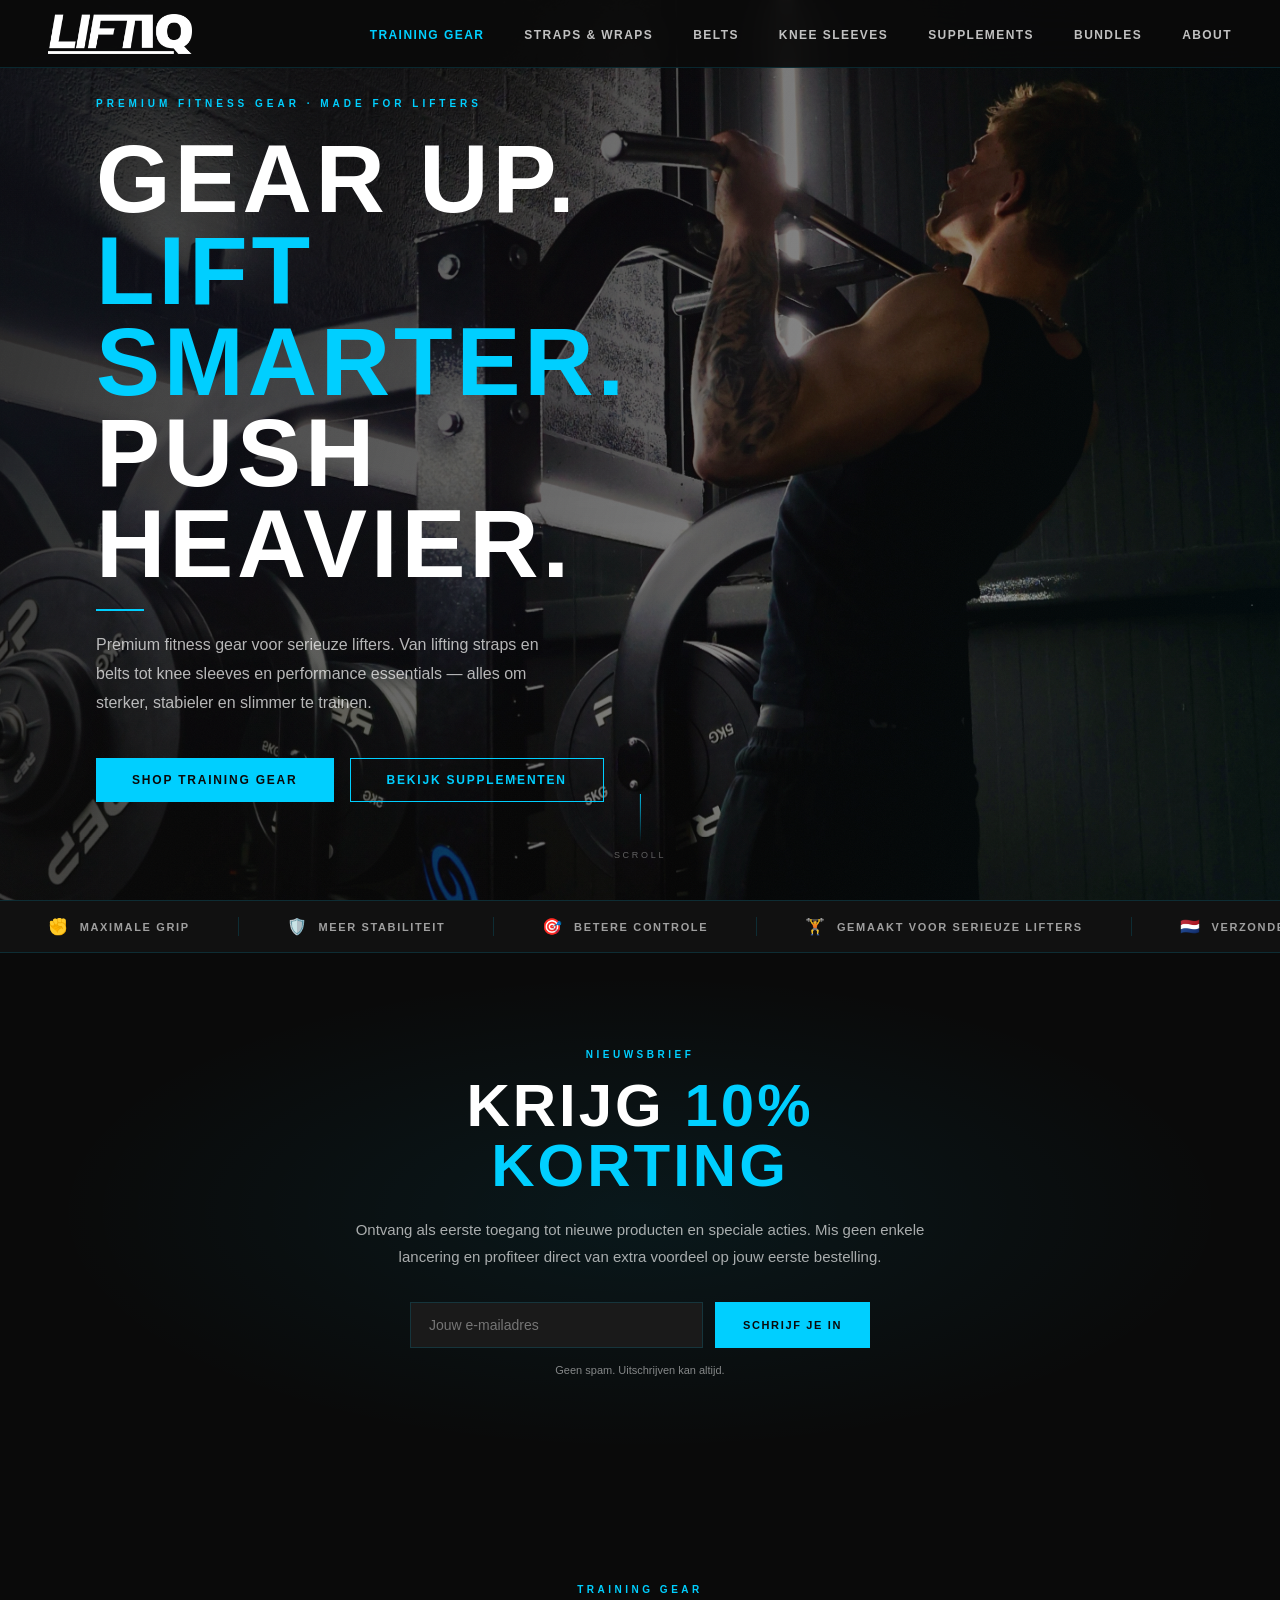
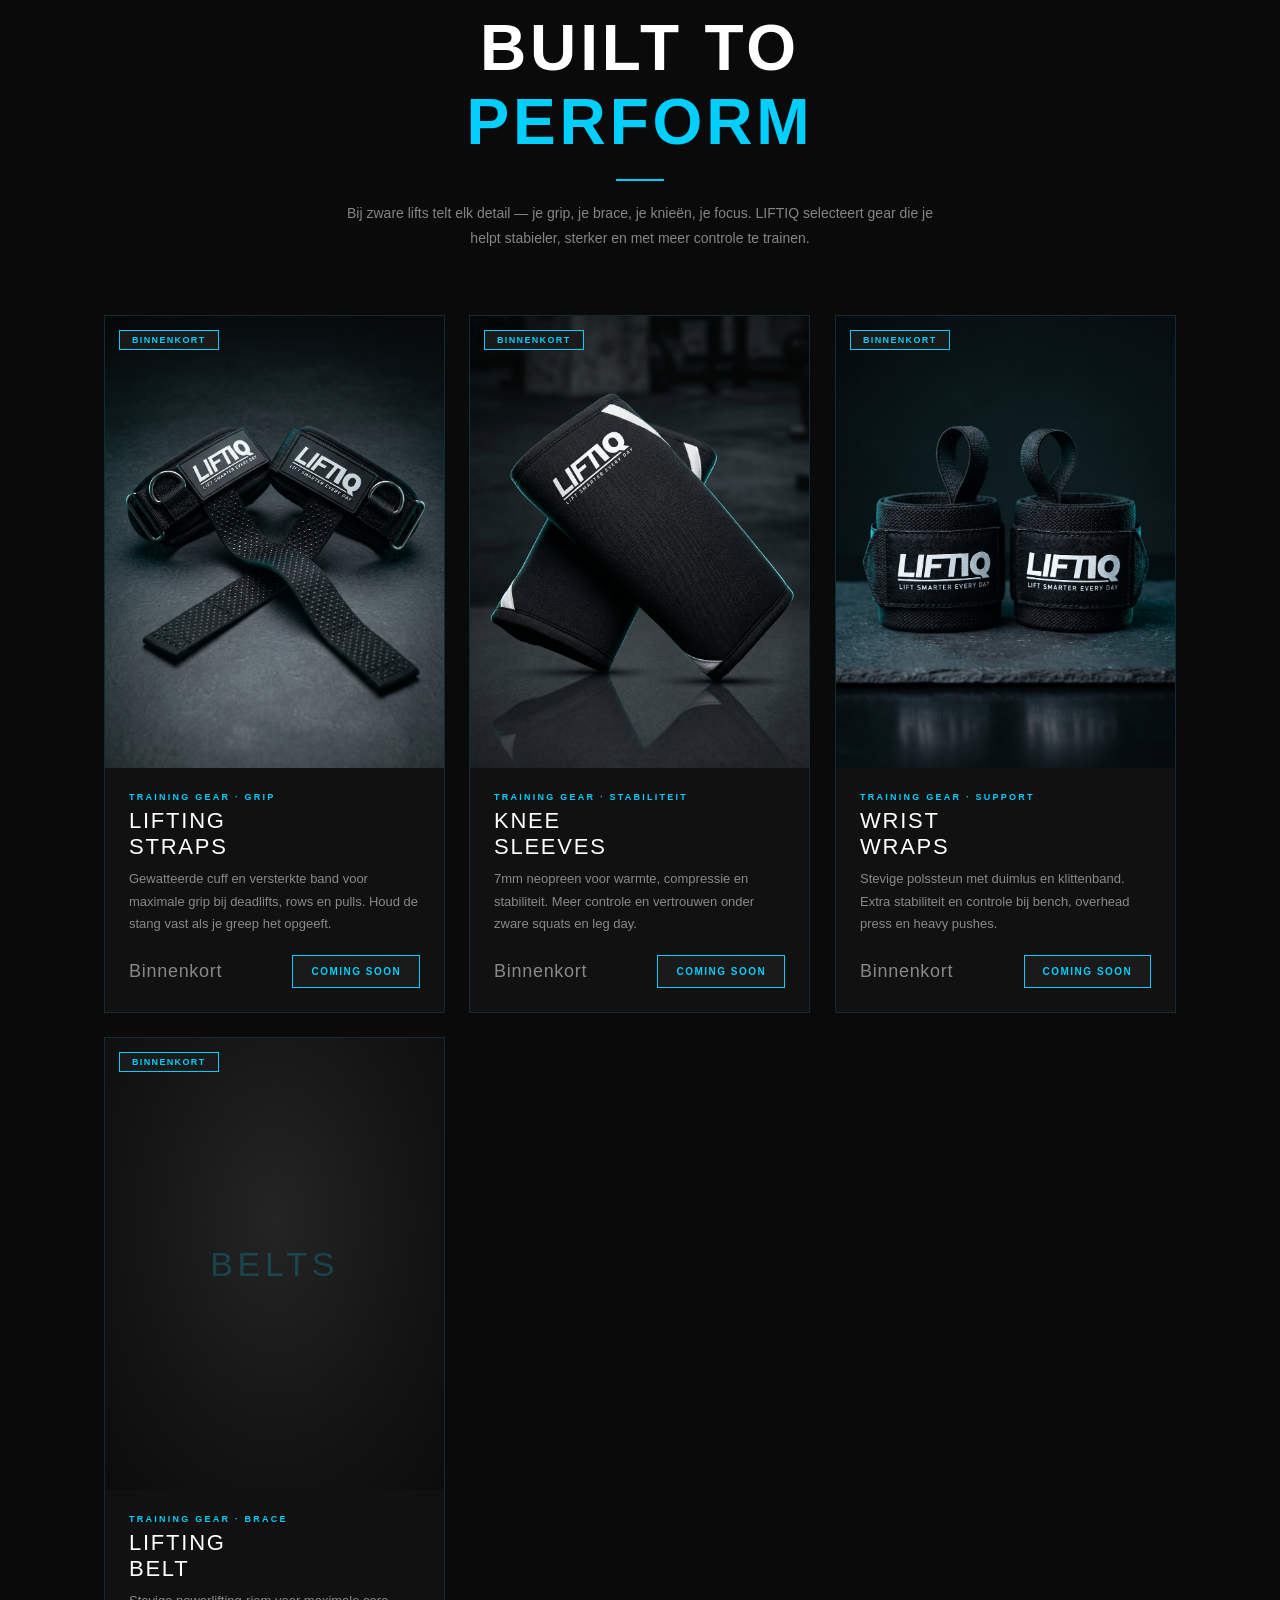
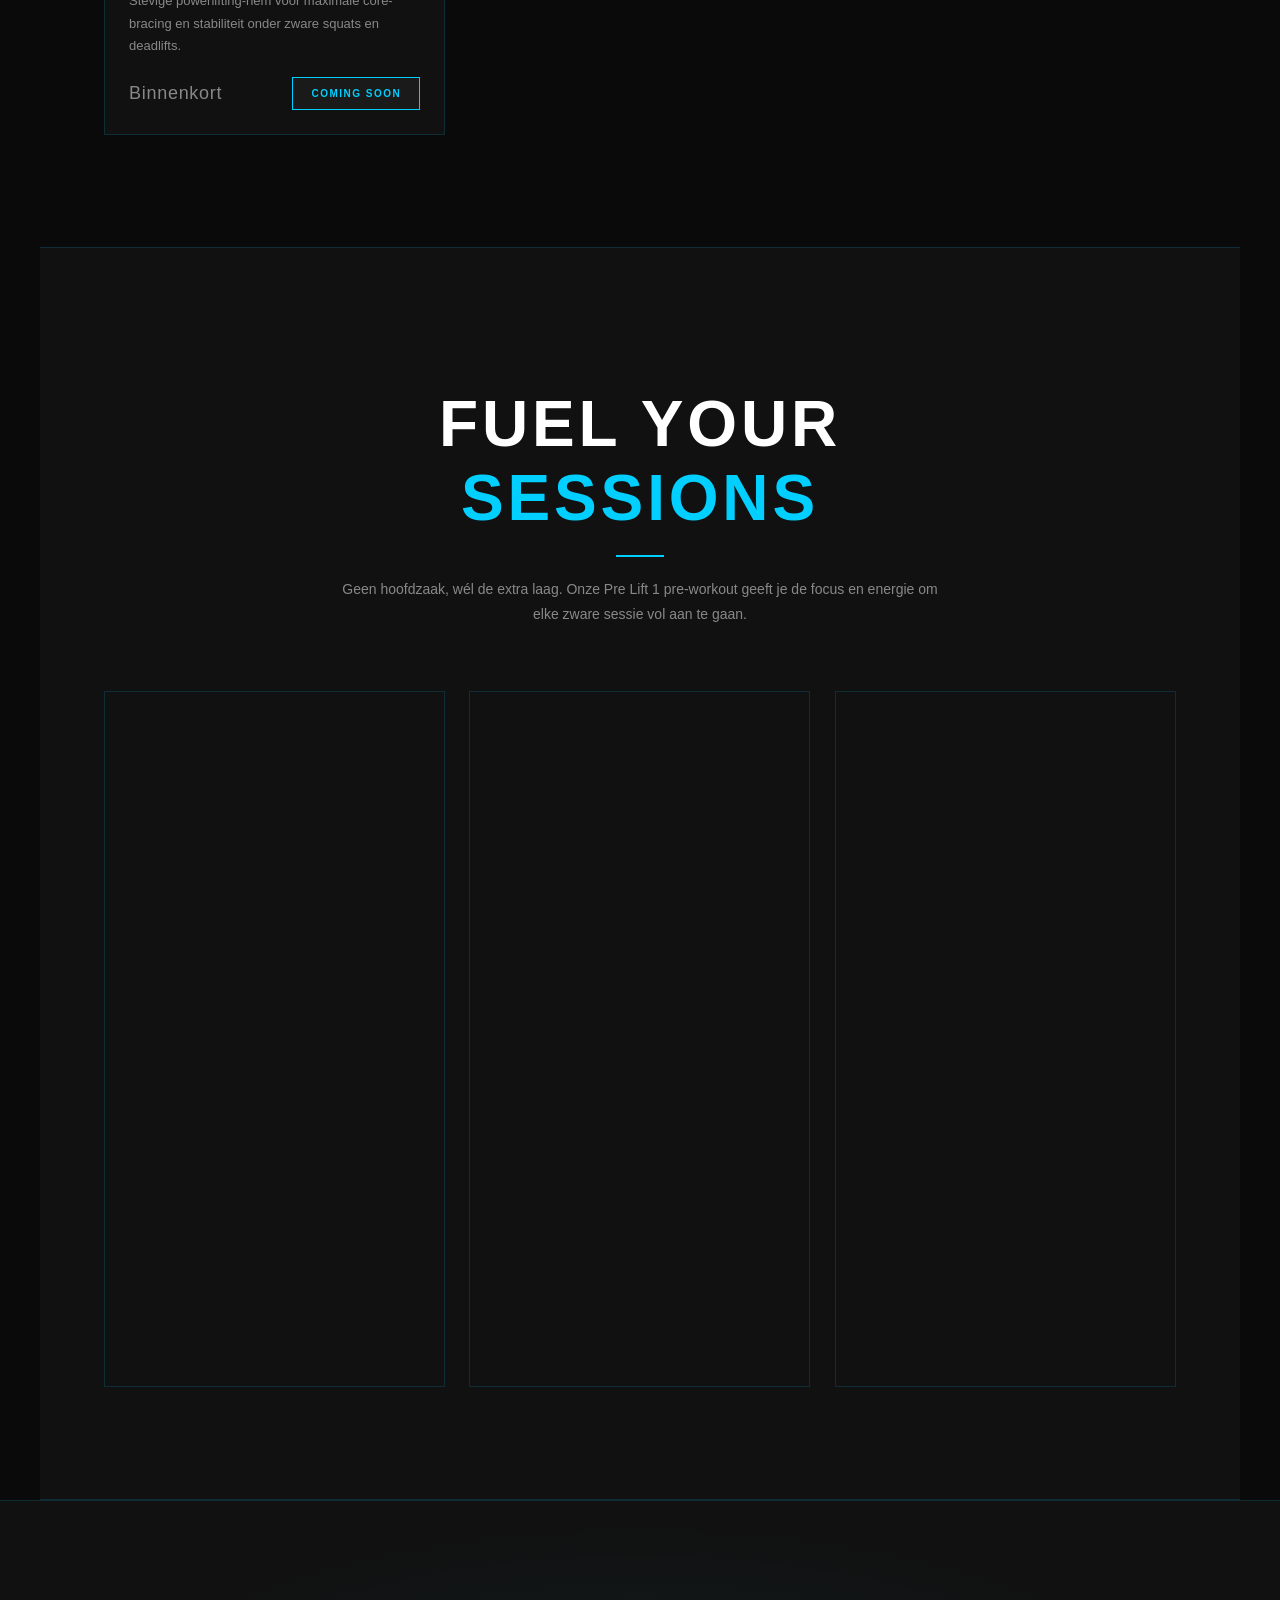
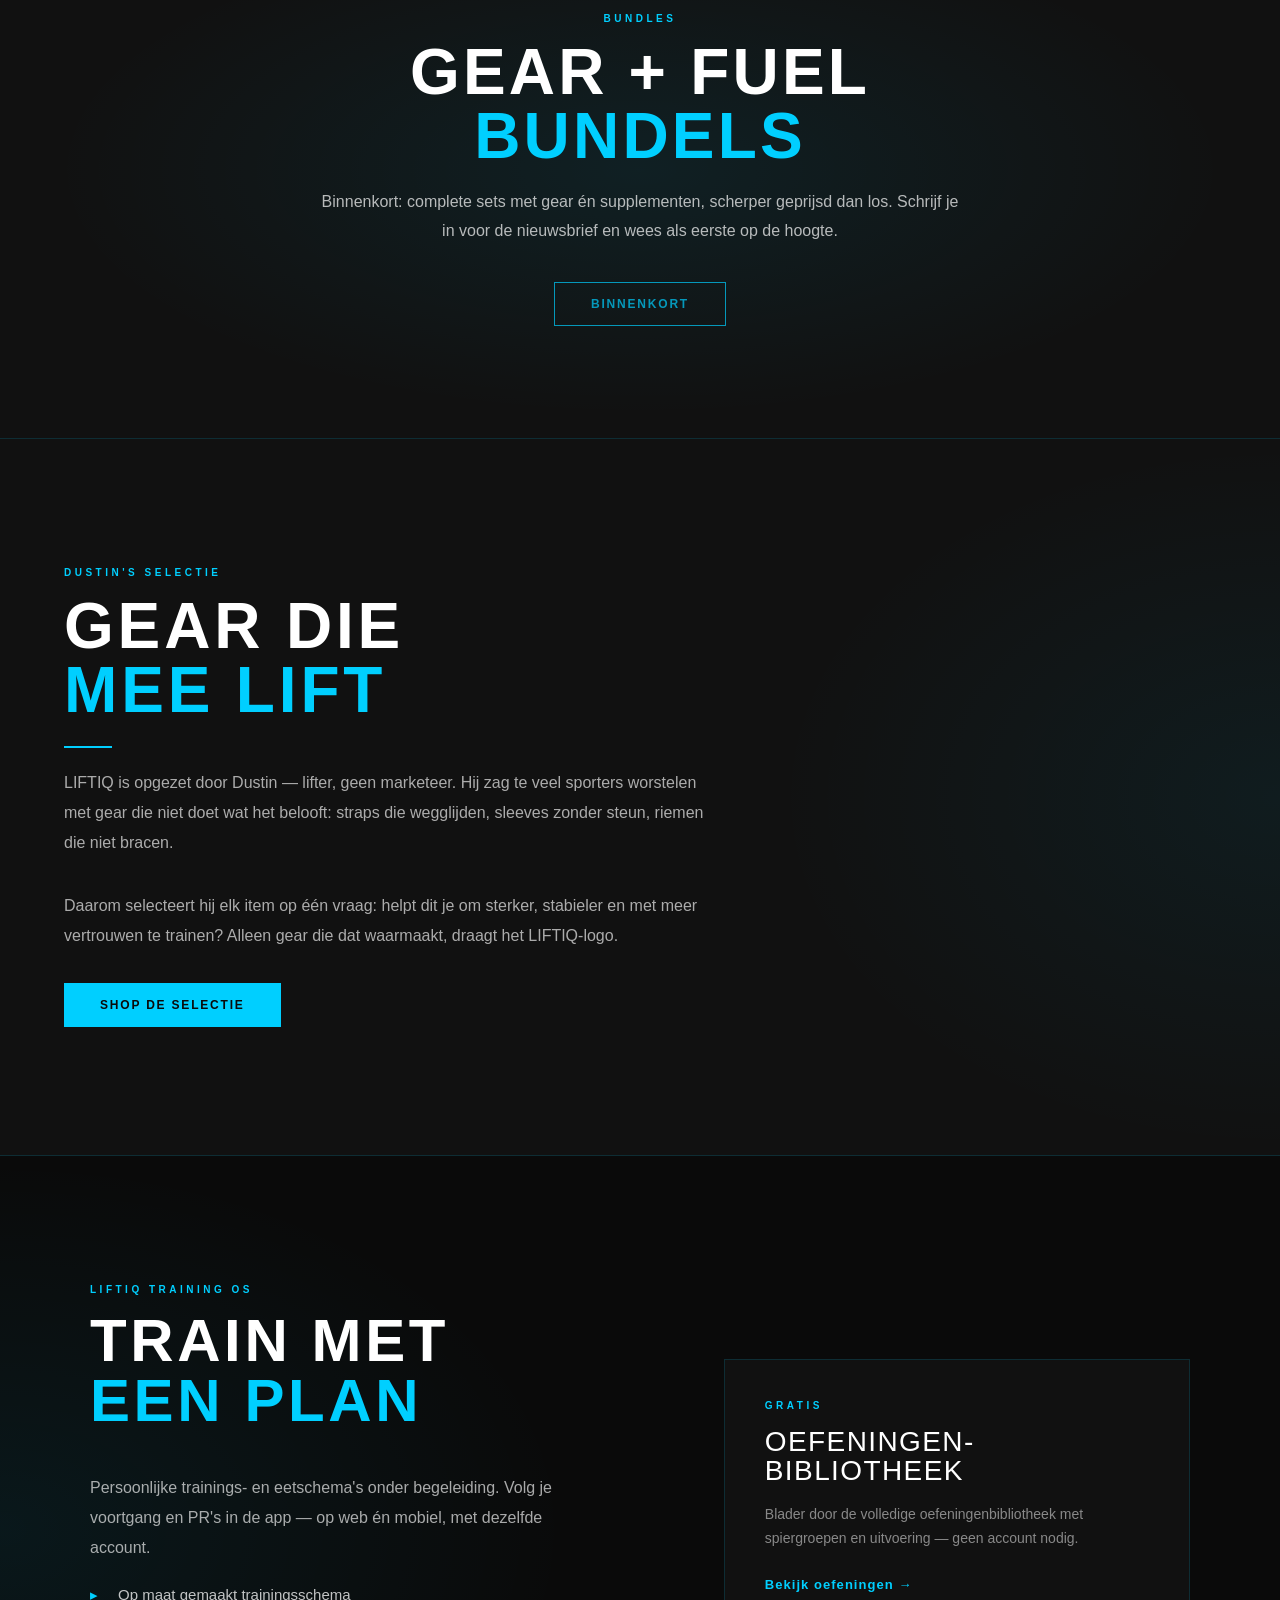
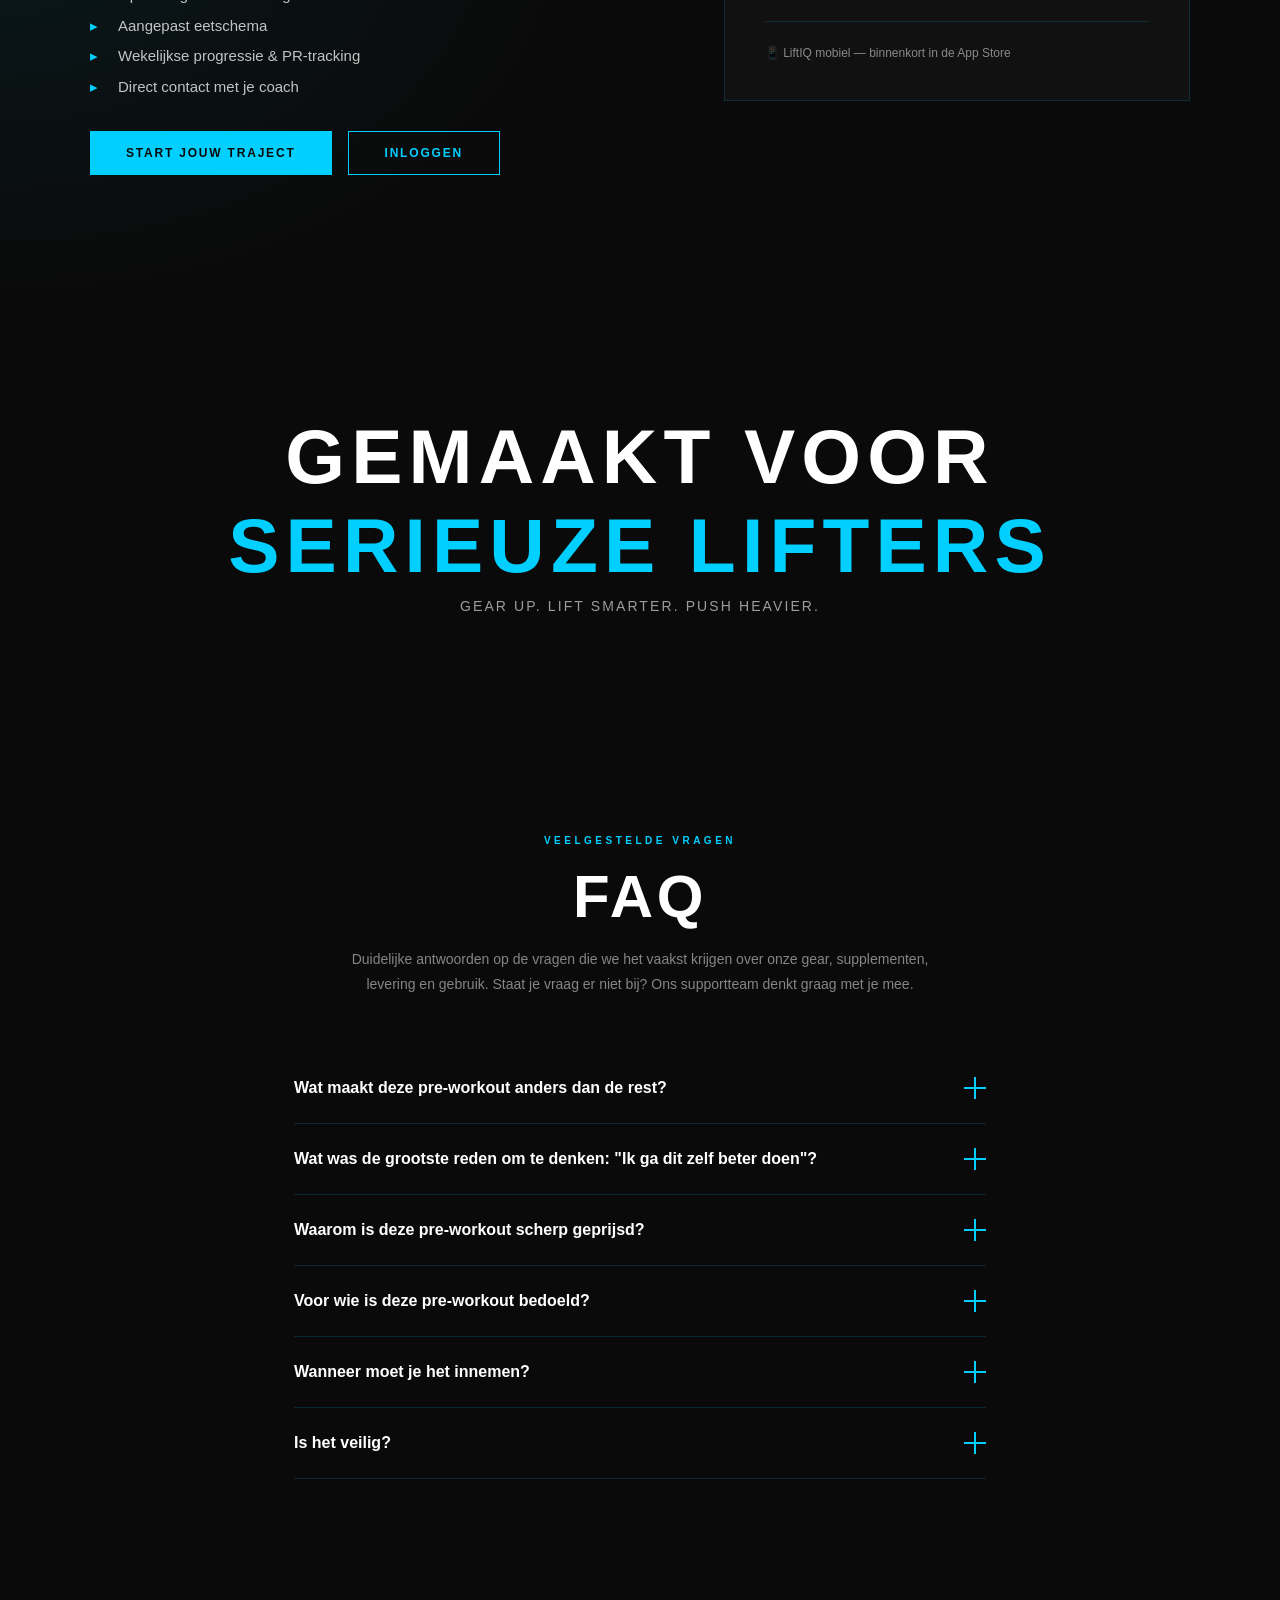
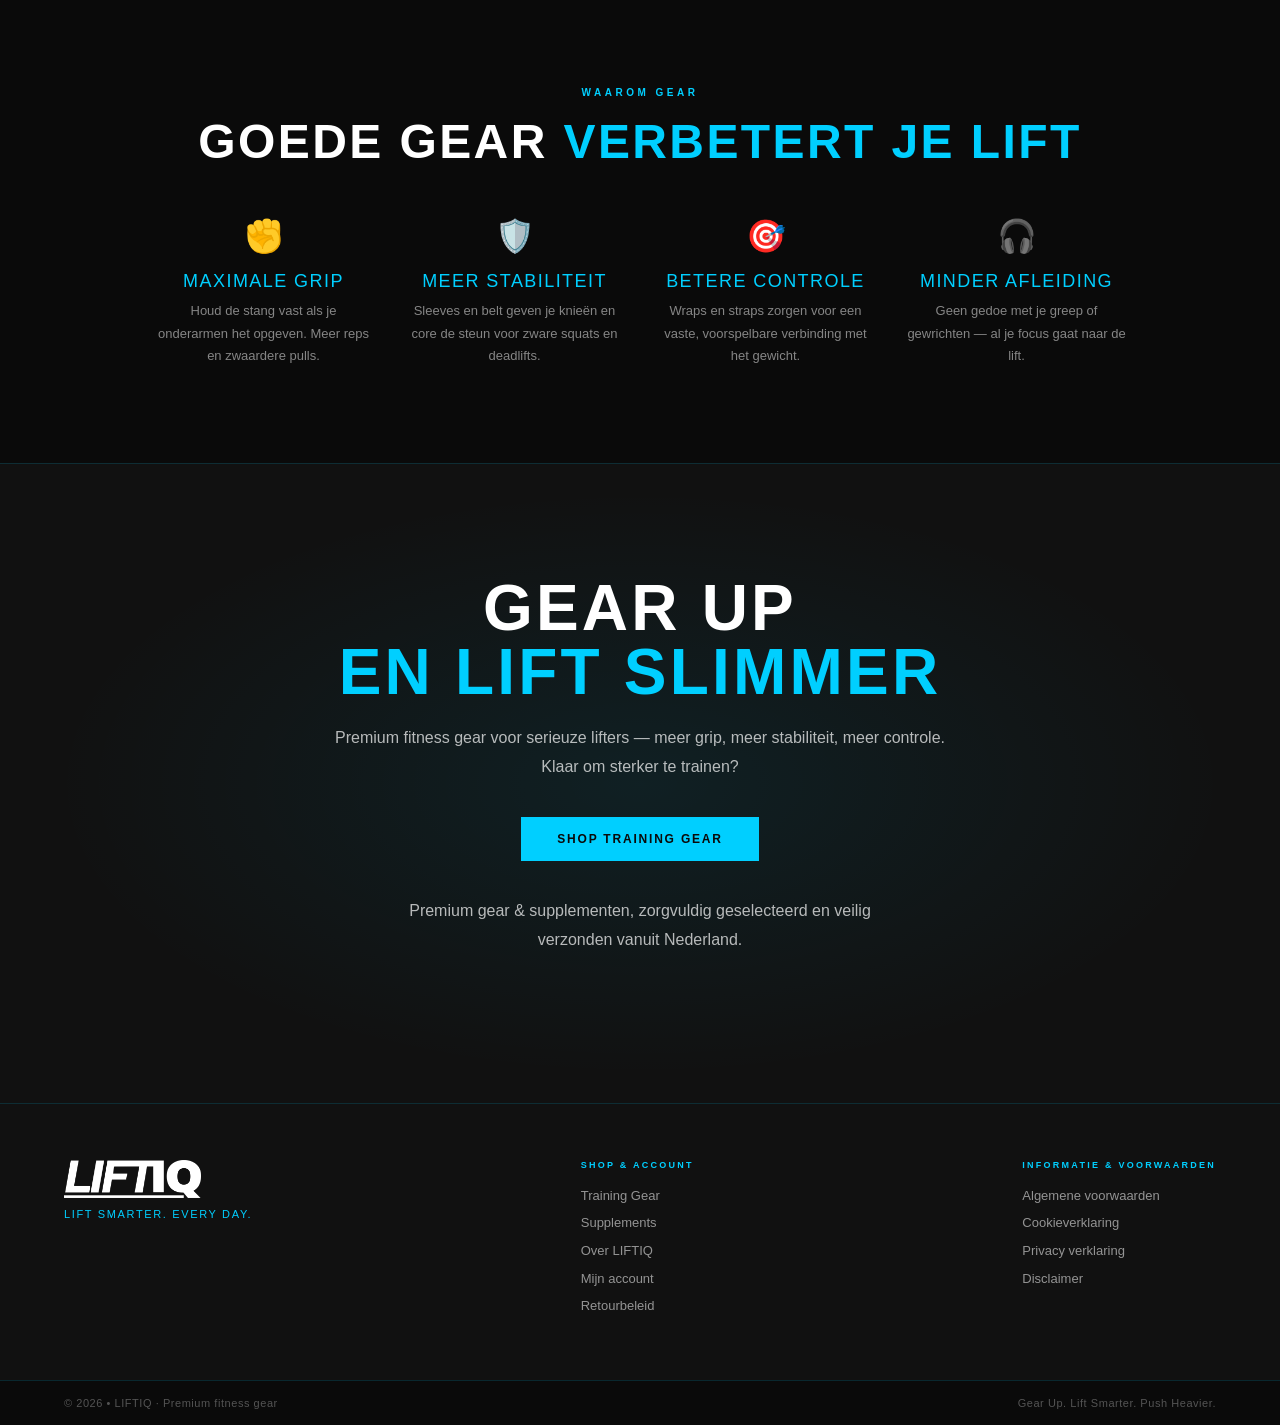
==== commit 5bf7f0ab: "Finish gear repositioning: footer, sfeer banner, FAQ intro to premium gear brand" ====
--- a/index.html
+++ b/index.html
@@ -964,8 +964,8 @@
   <div class="sfeer-parallax" id="sfeer-parallax"></div>
   <div class="sfeer-overlay"></div>
   <div class="sfeer-content reveal">
-    <h2>NIEUWE FORMULE<br><span>MAXIMALE WERKING</span></h2>
-    <p>Lift Smarter. Every Day.</p>
+    <h2>GEMAAKT VOOR<br><span>SERIEUZE LIFTERS</span></h2>
+    <p>Gear Up. Lift Smarter. Push Heavier.</p>
   </div>
 </div>
 
@@ -974,7 +974,7 @@
   <div class="faq-header">
     <div class="section-eyebrow reveal">Veelgestelde Vragen</div>
     <h2 class="reveal reveal-delay-1">FAQ</h2>
-    <p class="reveal reveal-delay-2">Duidelijke antwoorden op de vragen die we het vaakst krijgen over onze supplementen, veiligheid, gebruik en resultaten. Heb je daarna nog vragen, dan staat ons supportteam altijd klaar om mee te denken.</p>
+    <p class="reveal reveal-delay-2">Duidelijke antwoorden op de vragen die we het vaakst krijgen over onze gear, supplementen, levering en gebruik. Staat je vraag er niet bij? Ons supportteam denkt graag met je mee.</p>
   </div>
 
   <div class="faq-item reveal">
@@ -1057,12 +1057,13 @@
     <div class="footer-tagline">Lift Smarter. Every Day.</div>
   </div>
   <div>
-    <div class="footer-col-title">Over Liftiq &amp; Account</div>
+    <div class="footer-col-title">Shop &amp; Account</div>
     <ul class="footer-links">
-      <li><a href="over-liftiq.html">Over Liftiq Supplement</a></li>
+      <li><a href="#gear">Training Gear</a></li>
+      <li><a href="#supplements">Supplements</a></li>
+      <li><a href="over-liftiq.html">Over LIFTIQ</a></li>
       <li><a href="account.html">Mijn account</a></li>
       <li><a href="retourbeleid.html">Retourbeleid</a></li>
-      <li><a href="#faq">FAQ</a></li>
     </ul>
   </div>
   <div>
@@ -1076,8 +1077,8 @@
   </div>
 </footer>
 <div class="footer-bottom">
-  <span>© 2026 • Liftiq-supplement</span>
-  <span>Lift Smarter. Every Day.</span>
+  <span>© 2026 • LIFTIQ · Premium fitness gear</span>
+  <span>Gear Up. Lift Smarter. Push Heavier.</span>
 </div>
 
 <script>
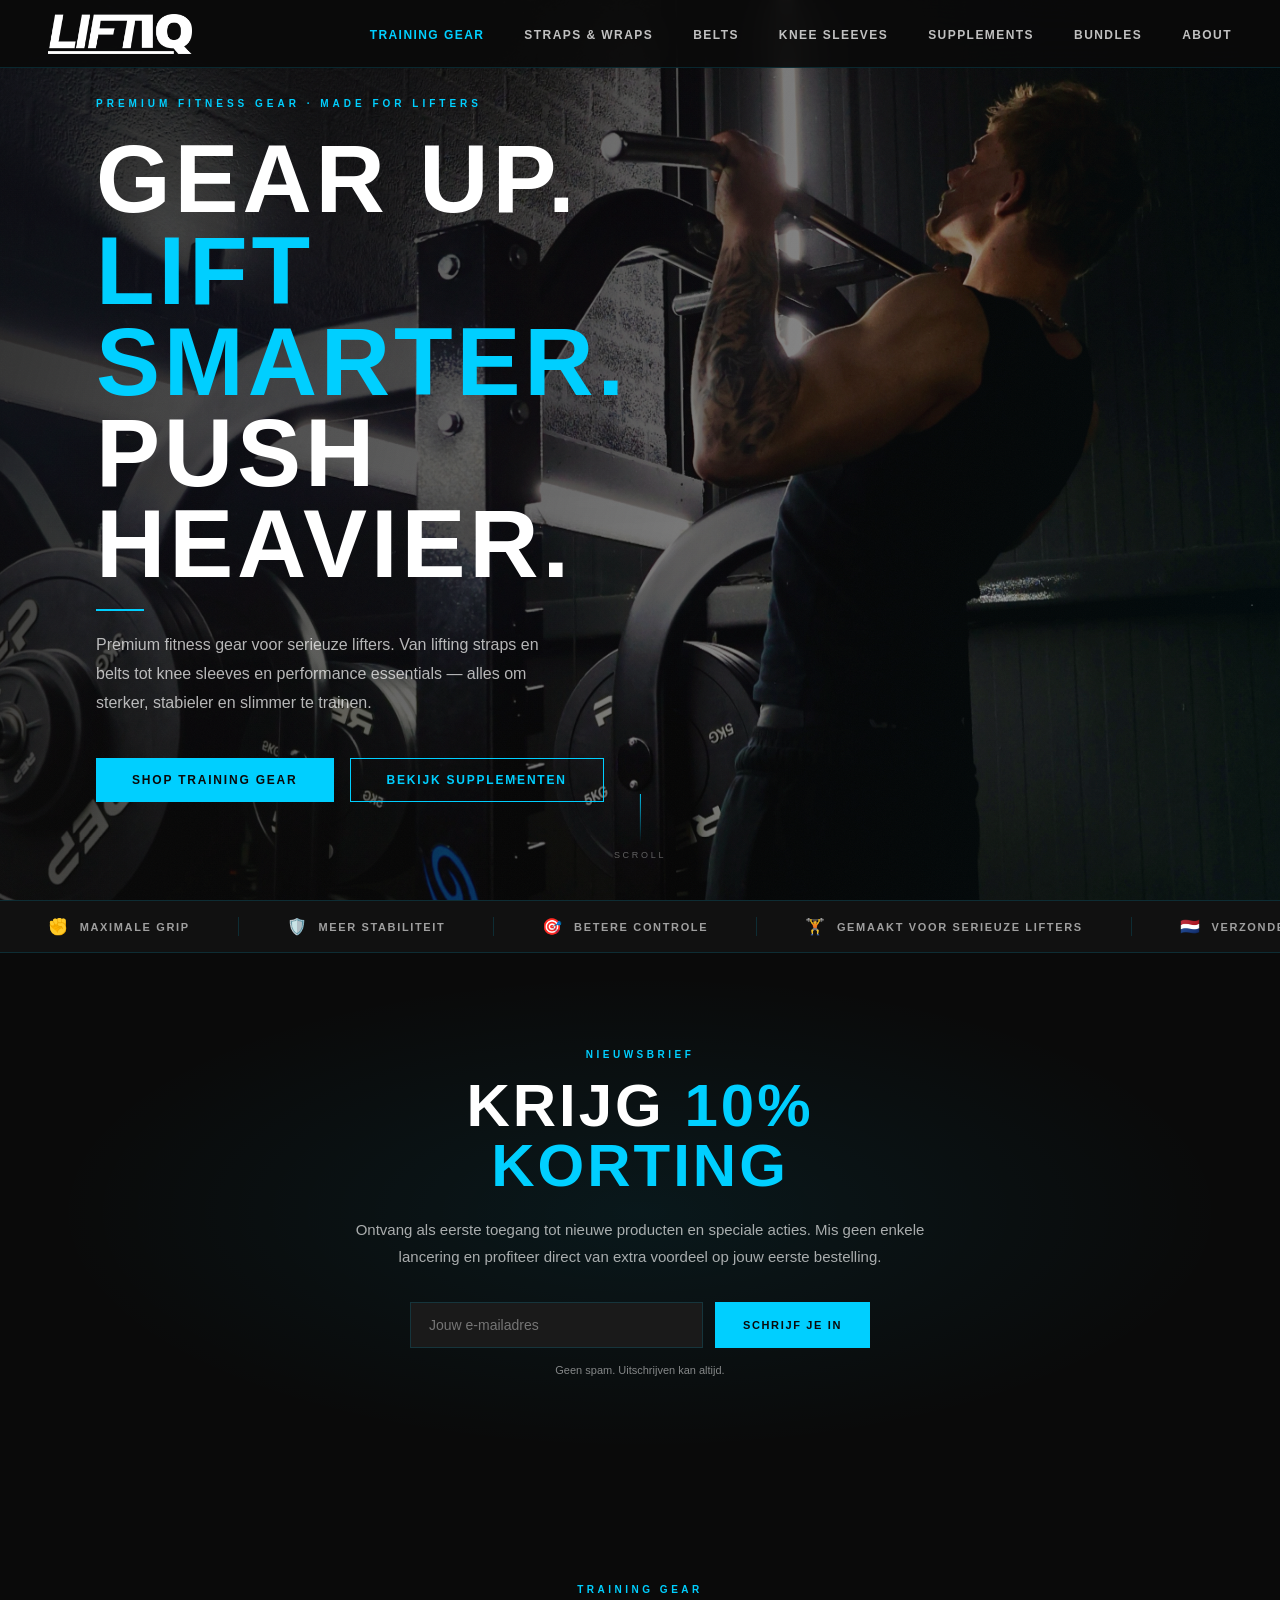
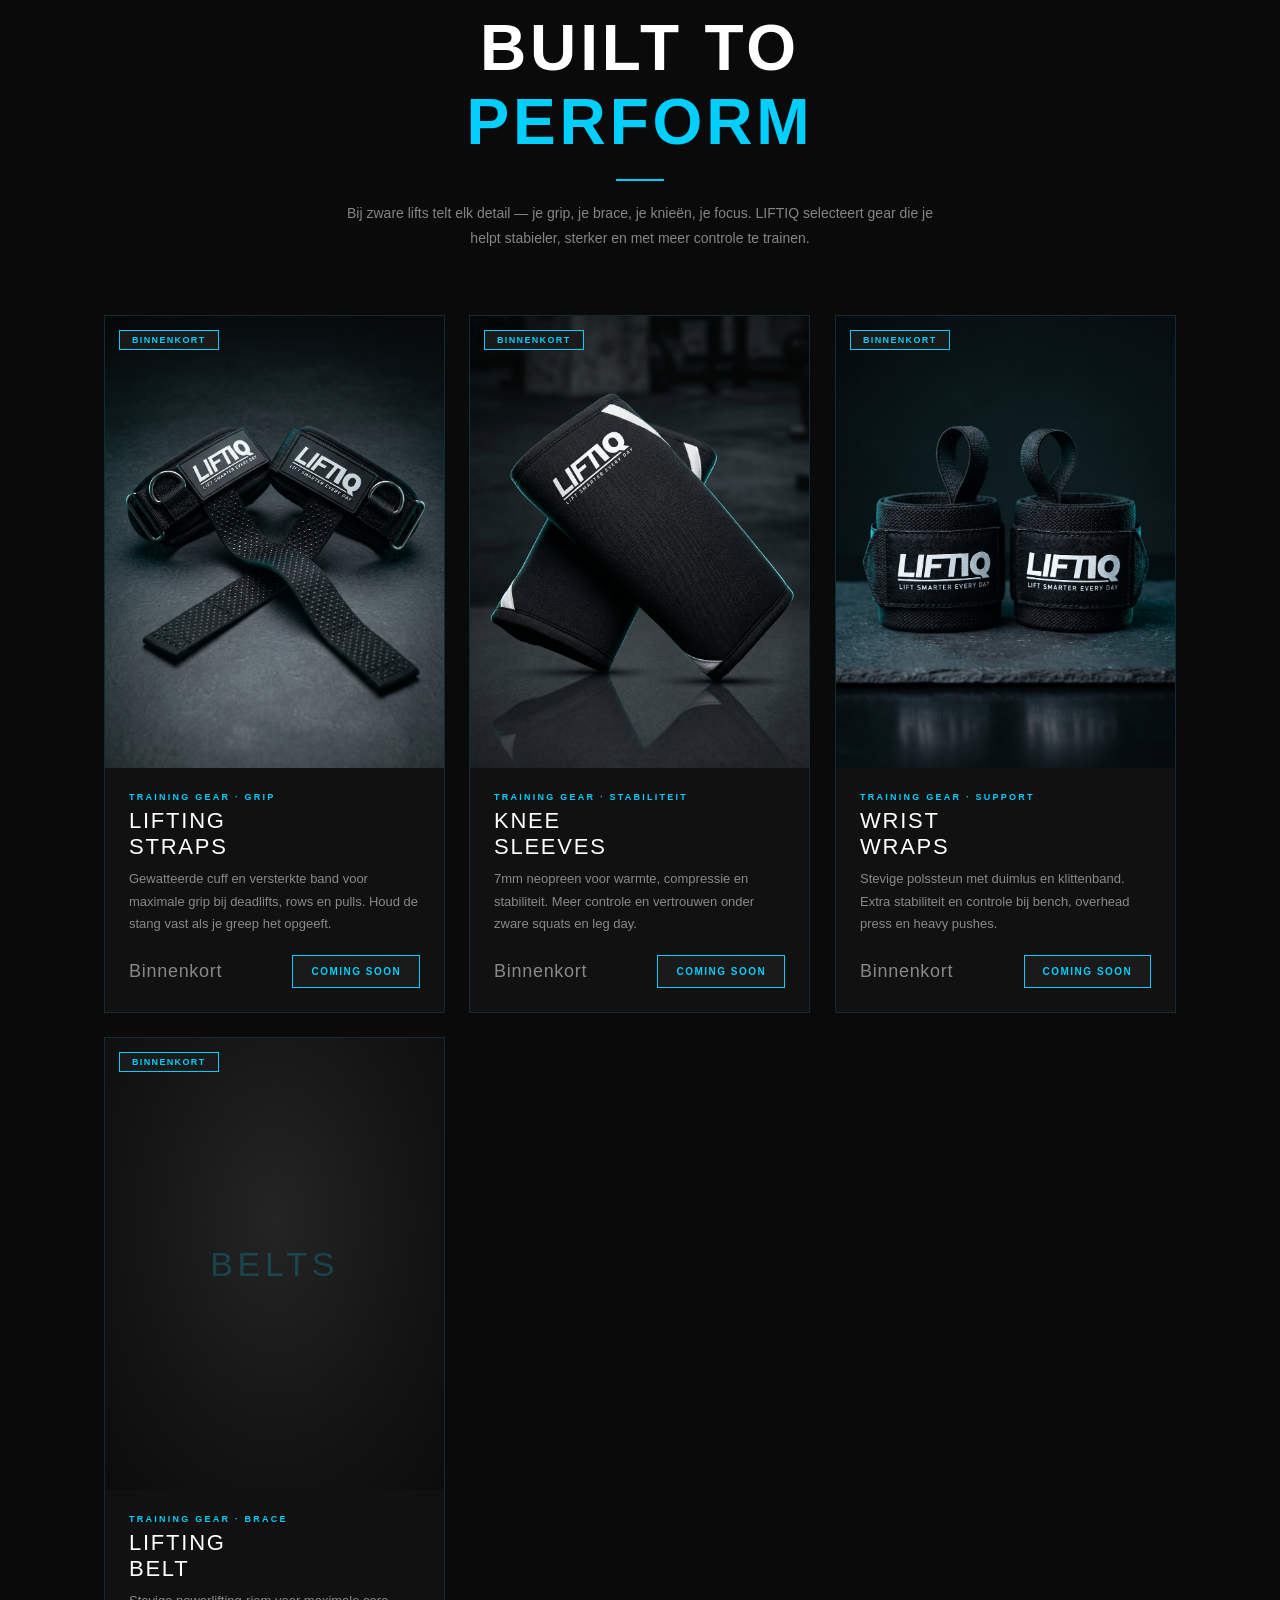
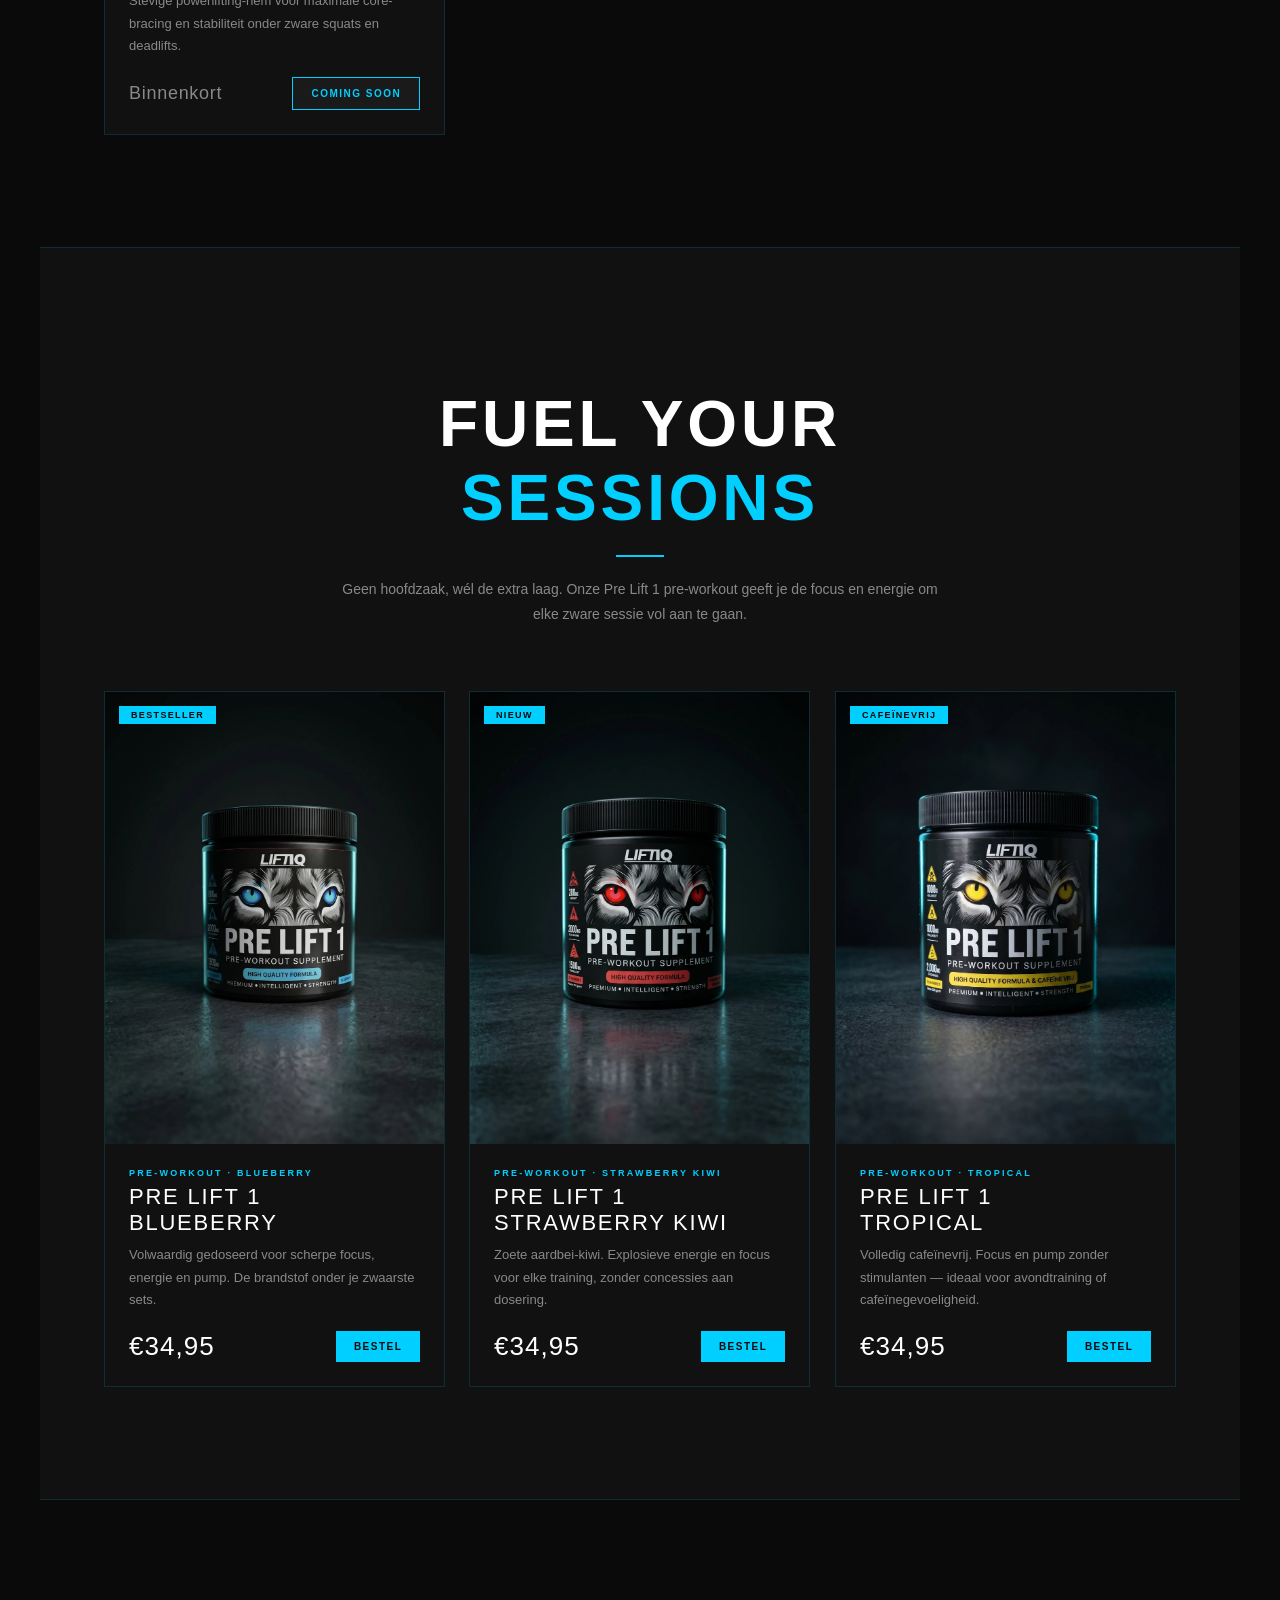
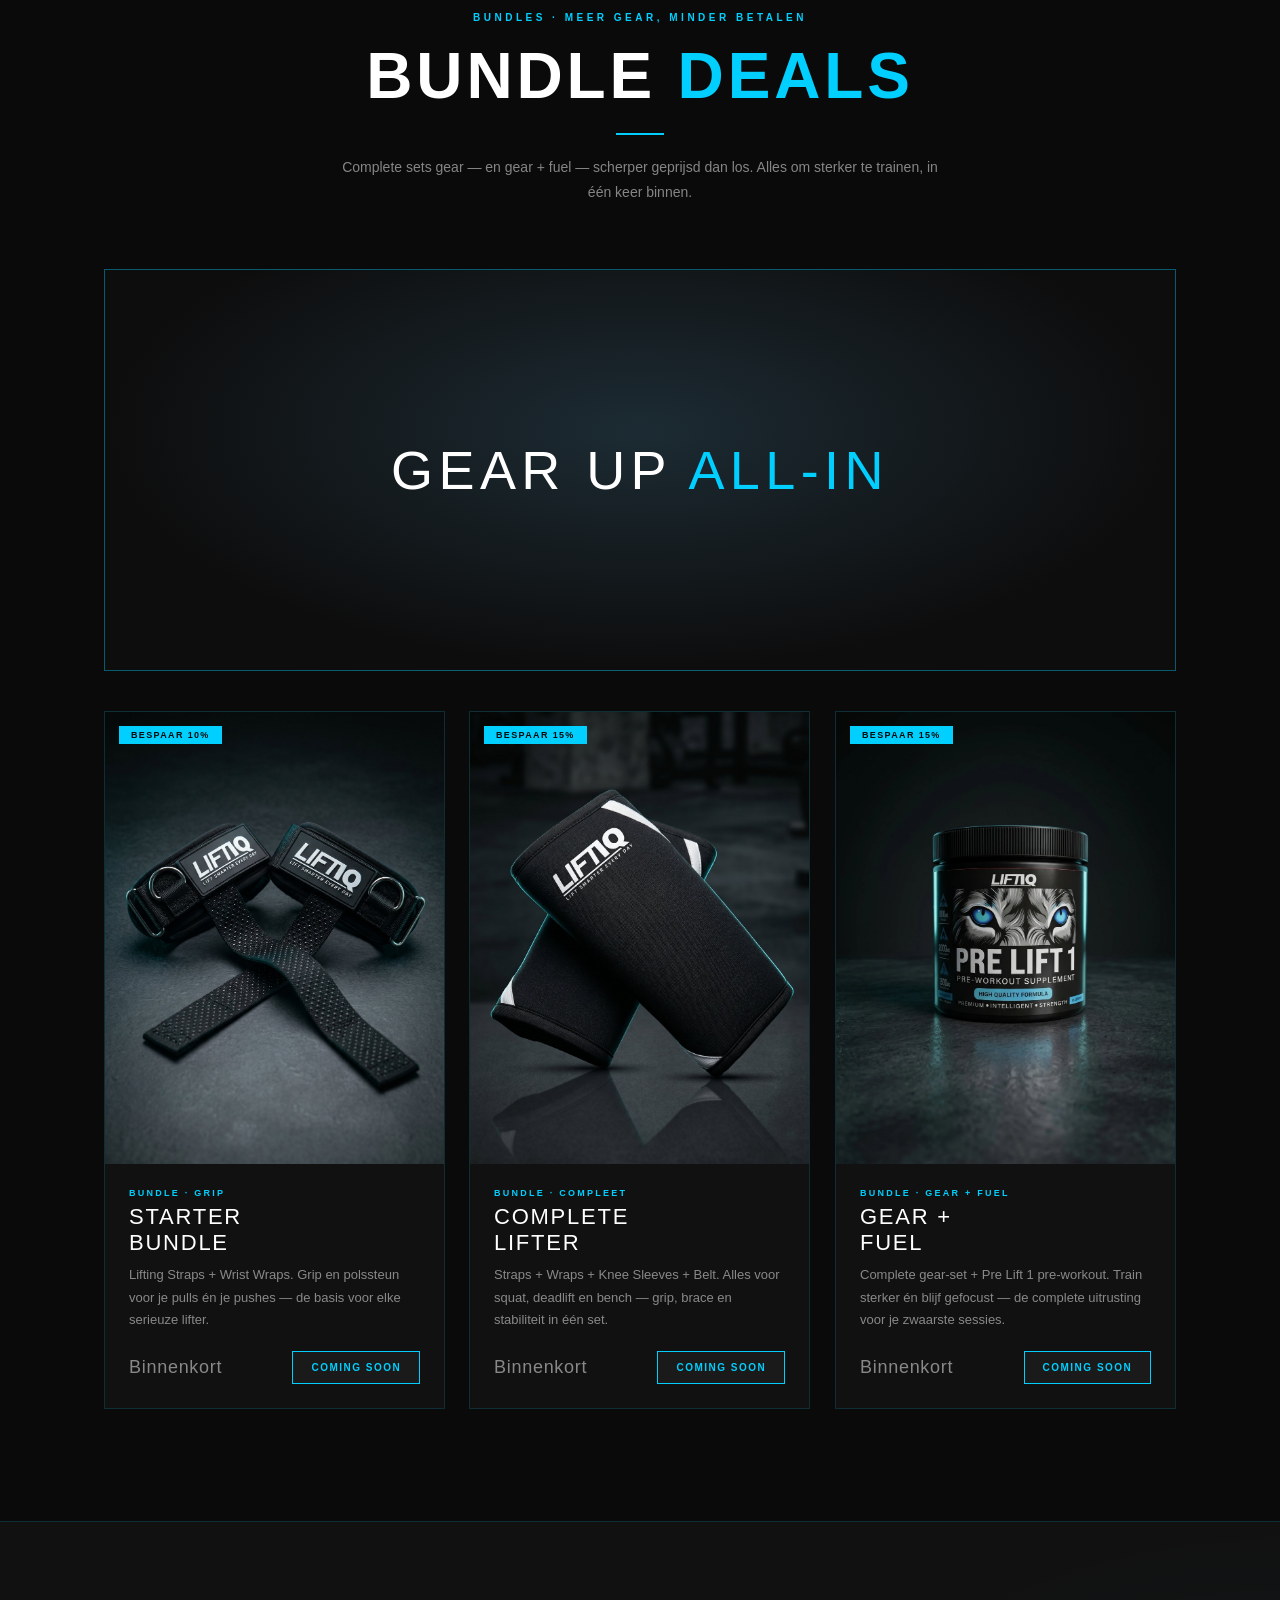
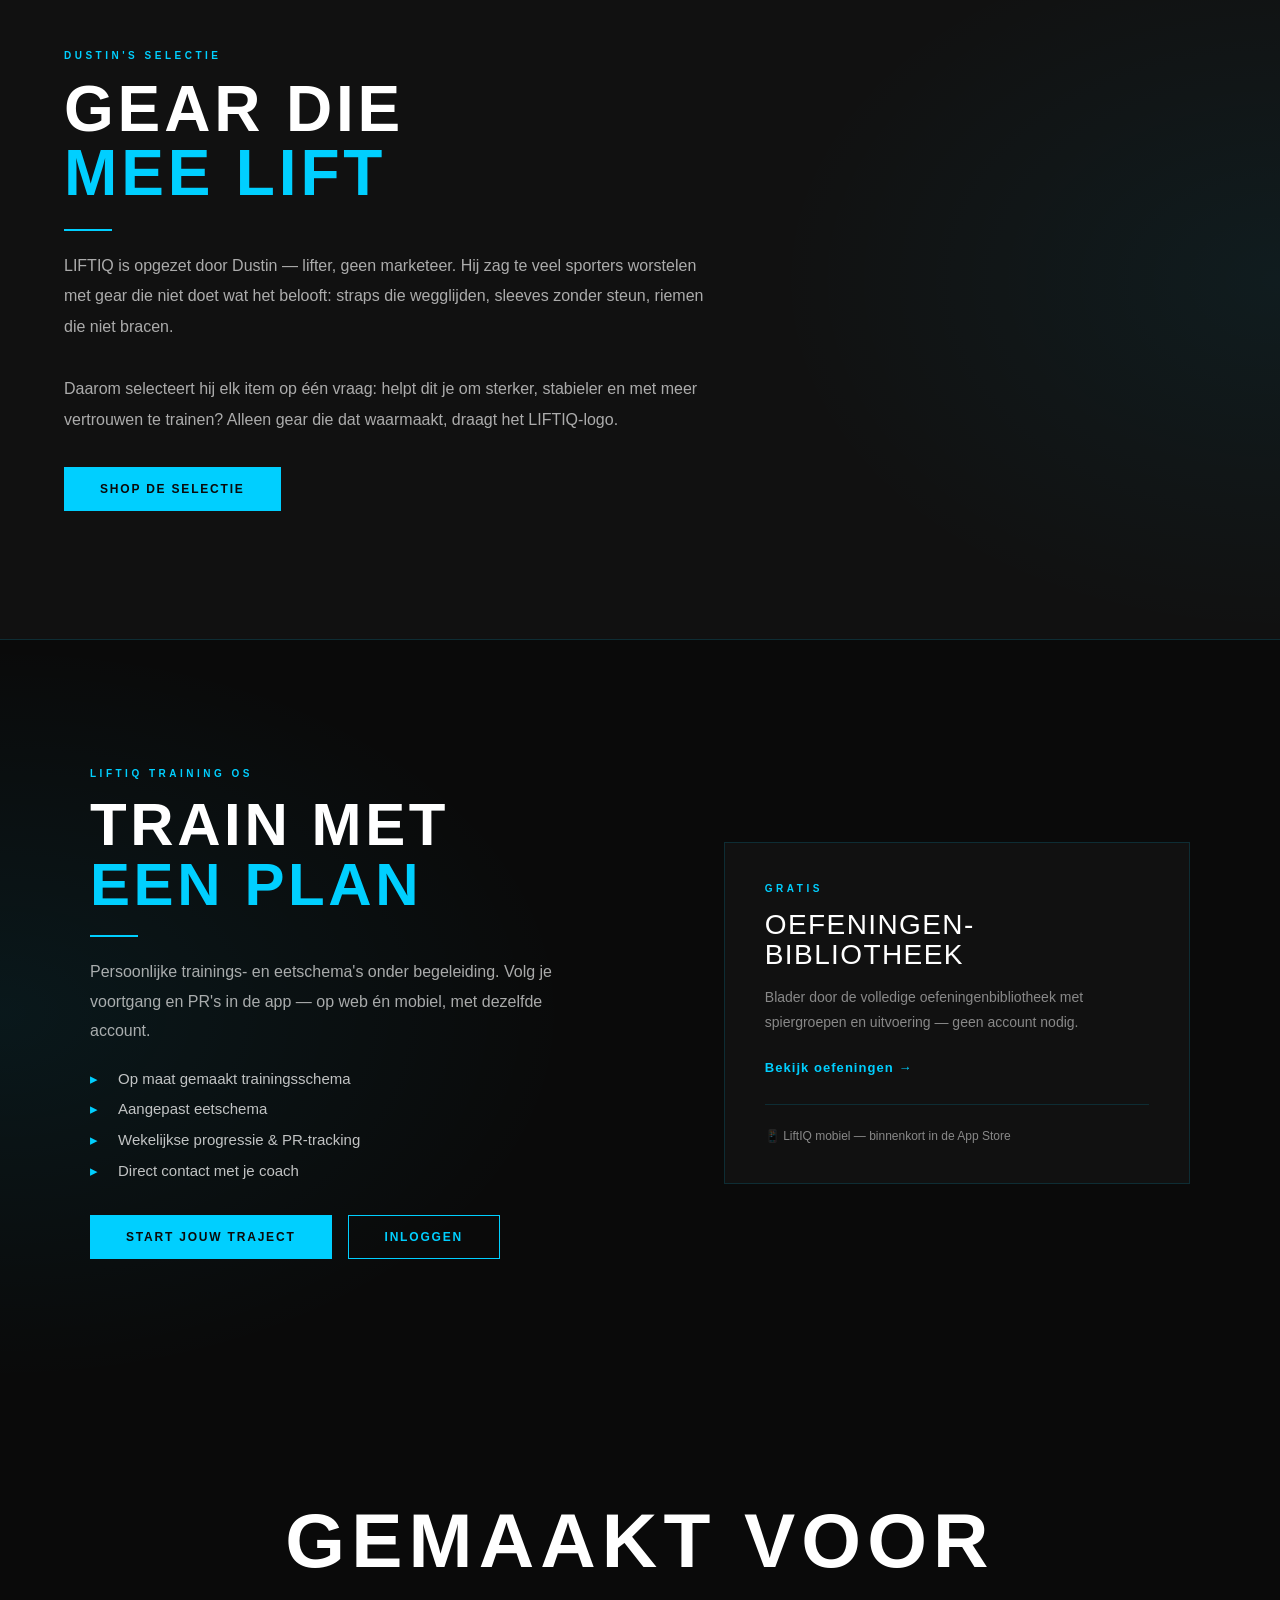
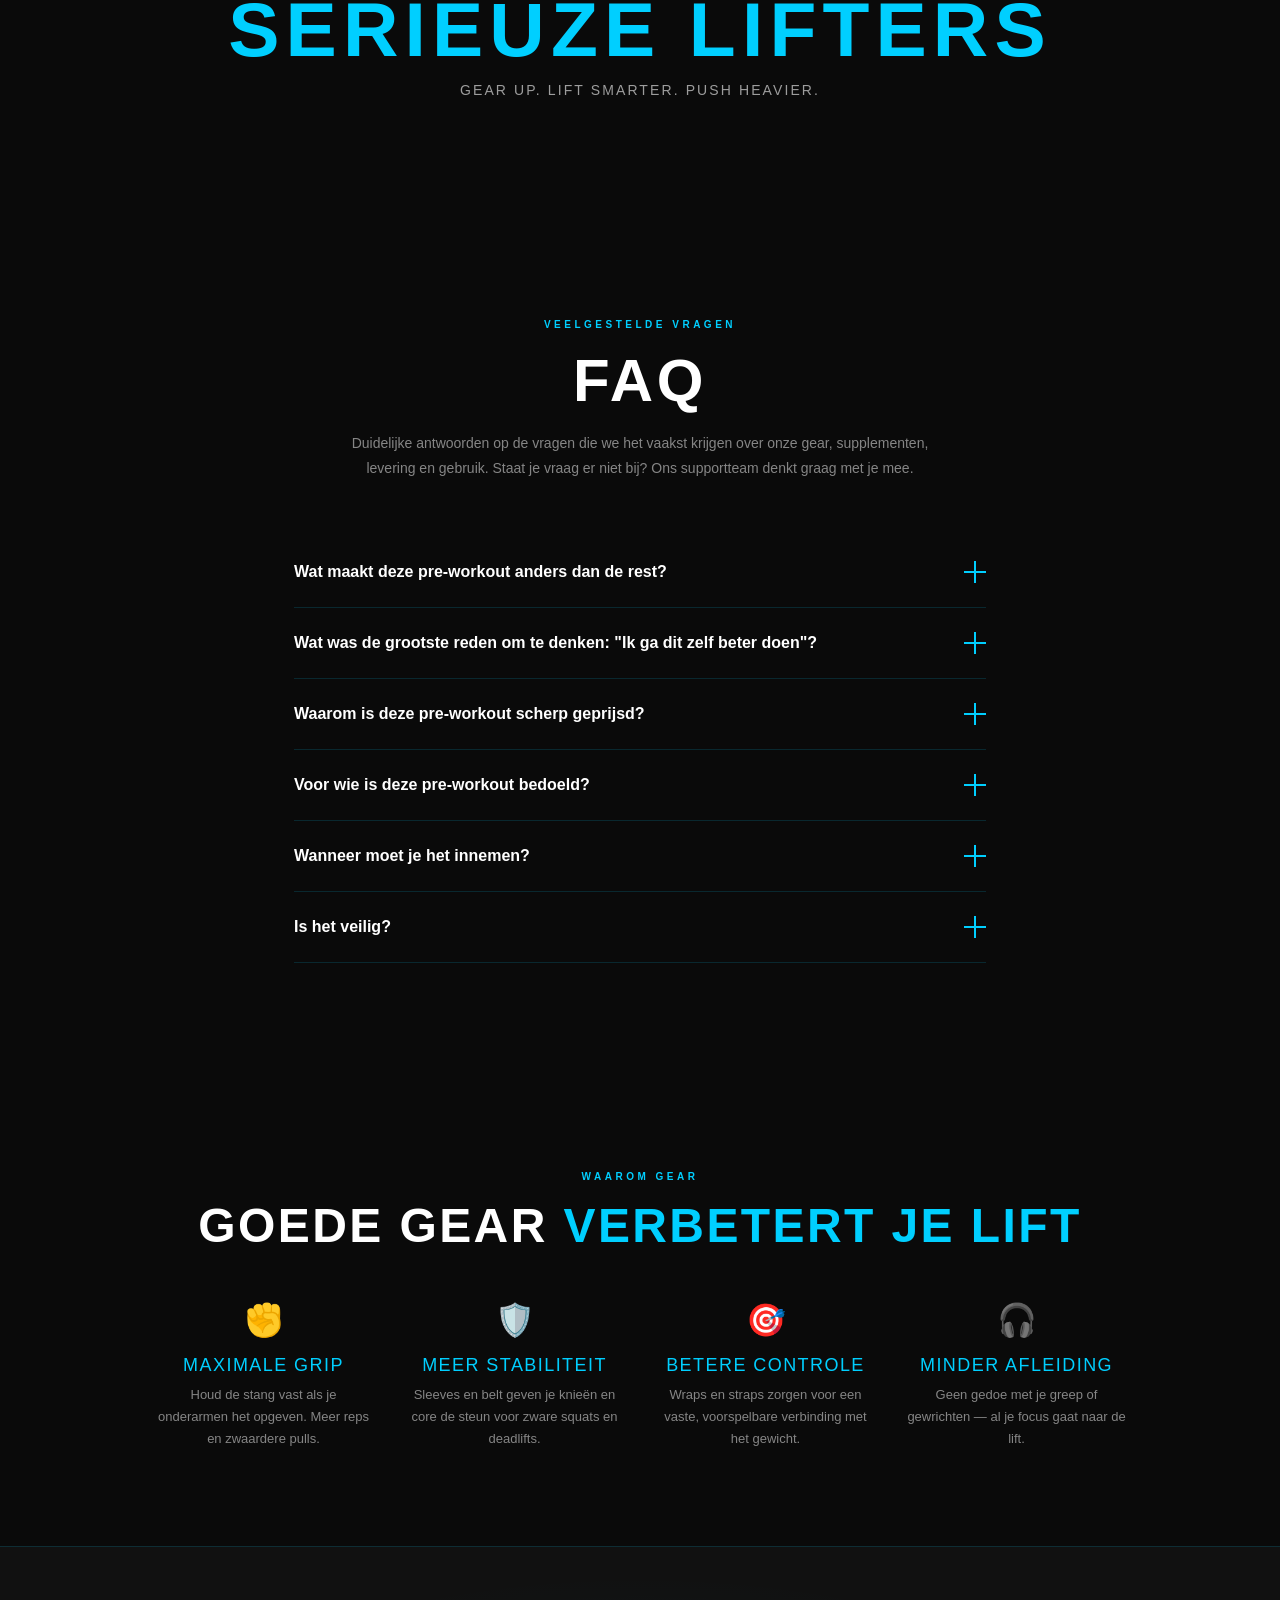
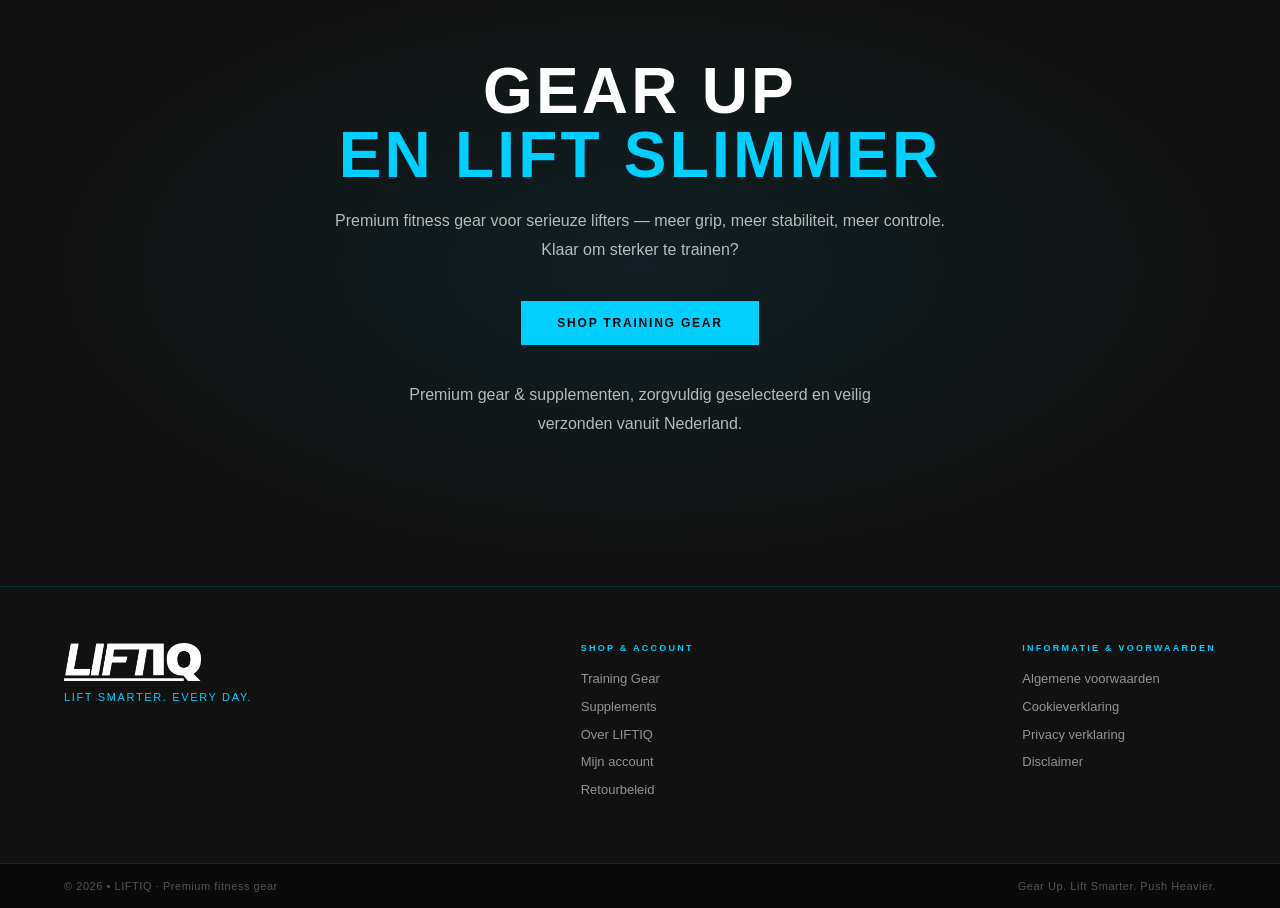
==== commit e94f7b6f: "Add Bundles section with deal cards + bundle banner slot" ====
--- a/index.html
+++ b/index.html
@@ -633,6 +633,12 @@
   .usp-grid { grid-template-columns: repeat(2, 1fr); }
   .sfeer-section { height: 300px; }
 }
+
+/* ── Bundles ── */
+.bundle-banner { position:relative; max-width:1100px; margin:0 auto 2.5rem; aspect-ratio:16/6; border:1px solid var(--border-strong); overflow:hidden; background:radial-gradient(ellipse at 50% 40%, #1c2b33, #0d0d0d 70%); display:flex; align-items:center; justify-content:center; }
+.bundle-banner img { position:absolute; inset:0; width:100%; height:100%; object-fit:cover; }
+.bundle-banner .bb-text { position:relative; z-index:2; font-family:Impact,sans-serif; font-size:clamp(28px,5vw,54px); letter-spacing:0.1em; text-transform:uppercase; color:var(--white); text-align:center; }
+.bundle-banner .bb-text span { color:var(--blue); }
 
 /* ── Supplementen-band (support-laag, subtiel afwijkende achtergrond) ── */
 .support-band { background: var(--dark-2); border-top: 1px solid var(--border); border-bottom: 1px solid var(--border); }
@@ -906,12 +912,72 @@
 </section>
 
 <!-- BUNDLES -->
-<section class="cta-section" id="bundles">
-  <div class="cta-inner">
-    <div class="section-eyebrow reveal">Bundles</div>
-    <h2 class="reveal">GEAR + FUEL<br><span>BUNDELS</span></h2>
-    <p class="reveal reveal-delay-1">Binnenkort: complete sets met gear én supplementen, scherper geprijsd dan los. Schrijf je in voor de nieuwsbrief en wees als eerste op de hoogte.</p>
-    <div class="reveal reveal-delay-2"><a href="#" class="btn-outline" style="cursor:default;opacity:0.7;">Binnenkort</a></div>
+<section class="products-section" id="bundles">
+  <div class="products-header">
+    <div class="section-eyebrow reveal">Bundles · Meer gear, minder betalen</div>
+    <h2 class="reveal reveal-delay-1">BUNDLE <span style="color:var(--blue)">DEALS</span></h2>
+    <div class="blue-line blue-line-center reveal reveal-delay-2"></div>
+    <p class="reveal reveal-delay-2" style="max-width:620px;margin:1.25rem auto 0;color:var(--text-muted);font-size:14px;line-height:1.8;">Complete sets gear — en gear + fuel — scherper geprijsd dan los. Alles om sterker te trainen, in één keer binnen.</p>
+  </div>
+
+  <div class="bundle-banner reveal">
+    <img src="images/bundle.jpg" alt="LIFTIQ gear bundle" loading="lazy" onerror="this.style.display='none'">
+    <div class="bb-text">GEAR UP <span>ALL-IN</span></div>
+  </div>
+
+  <div class="products-grid">
+
+    <!-- Starter Bundle -->
+    <div class="product-card reveal">
+      <div class="product-img-wrap">
+        <img src="images/straps.jpg" alt="LIFTIQ Starter Bundle" loading="lazy">
+        <span class="product-badge">Bespaar 10%</span>
+      </div>
+      <div class="product-body">
+        <div class="product-cat">Bundle · Grip</div>
+        <div class="product-name">STARTER<br>BUNDLE</div>
+        <p class="product-desc">Lifting Straps + Wrist Wraps. Grip en polssteun voor je pulls én je pushes — de basis voor elke serieuze lifter.</p>
+        <div class="product-footer">
+          <span class="product-price" style="color:var(--text-muted);font-size:18px;">Binnenkort</span>
+          <span class="product-btn" style="background:var(--dark-3);color:var(--blue);border:1px solid var(--blue);cursor:default;">Coming Soon</span>
+        </div>
+      </div>
+    </div>
+
+    <!-- Complete Lifter Bundle -->
+    <div class="product-card reveal reveal-delay-1">
+      <div class="product-img-wrap">
+        <img src="images/sleeves.jpg" alt="LIFTIQ Complete Lifter Bundle" loading="lazy">
+        <span class="product-badge">Bespaar 15%</span>
+      </div>
+      <div class="product-body">
+        <div class="product-cat">Bundle · Compleet</div>
+        <div class="product-name">COMPLETE<br>LIFTER</div>
+        <p class="product-desc">Straps + Wraps + Knee Sleeves + Belt. Alles voor squat, deadlift en bench — grip, brace en stabiliteit in één set.</p>
+        <div class="product-footer">
+          <span class="product-price" style="color:var(--text-muted);font-size:18px;">Binnenkort</span>
+          <span class="product-btn" style="background:var(--dark-3);color:var(--blue);border:1px solid var(--blue);cursor:default;">Coming Soon</span>
+        </div>
+      </div>
+    </div>
+
+    <!-- Gear + Fuel Bundle -->
+    <div class="product-card reveal reveal-delay-2">
+      <div class="product-img-wrap">
+        <img src="images/preworkout-blue.jpg" alt="LIFTIQ Gear + Fuel Bundle" loading="lazy">
+        <span class="product-badge">Bespaar 15%</span>
+      </div>
+      <div class="product-body">
+        <div class="product-cat">Bundle · Gear + Fuel</div>
+        <div class="product-name">GEAR +<br>FUEL</div>
+        <p class="product-desc">Complete gear-set + Pre Lift 1 pre-workout. Train sterker én blijf gefocust — de complete uitrusting voor je zwaarste sessies.</p>
+        <div class="product-footer">
+          <span class="product-price" style="color:var(--text-muted);font-size:18px;">Binnenkort</span>
+          <span class="product-btn" style="background:var(--dark-3);color:var(--blue);border:1px solid var(--blue);cursor:default;">Coming Soon</span>
+        </div>
+      </div>
+    </div>
+
   </div>
 </section>
 
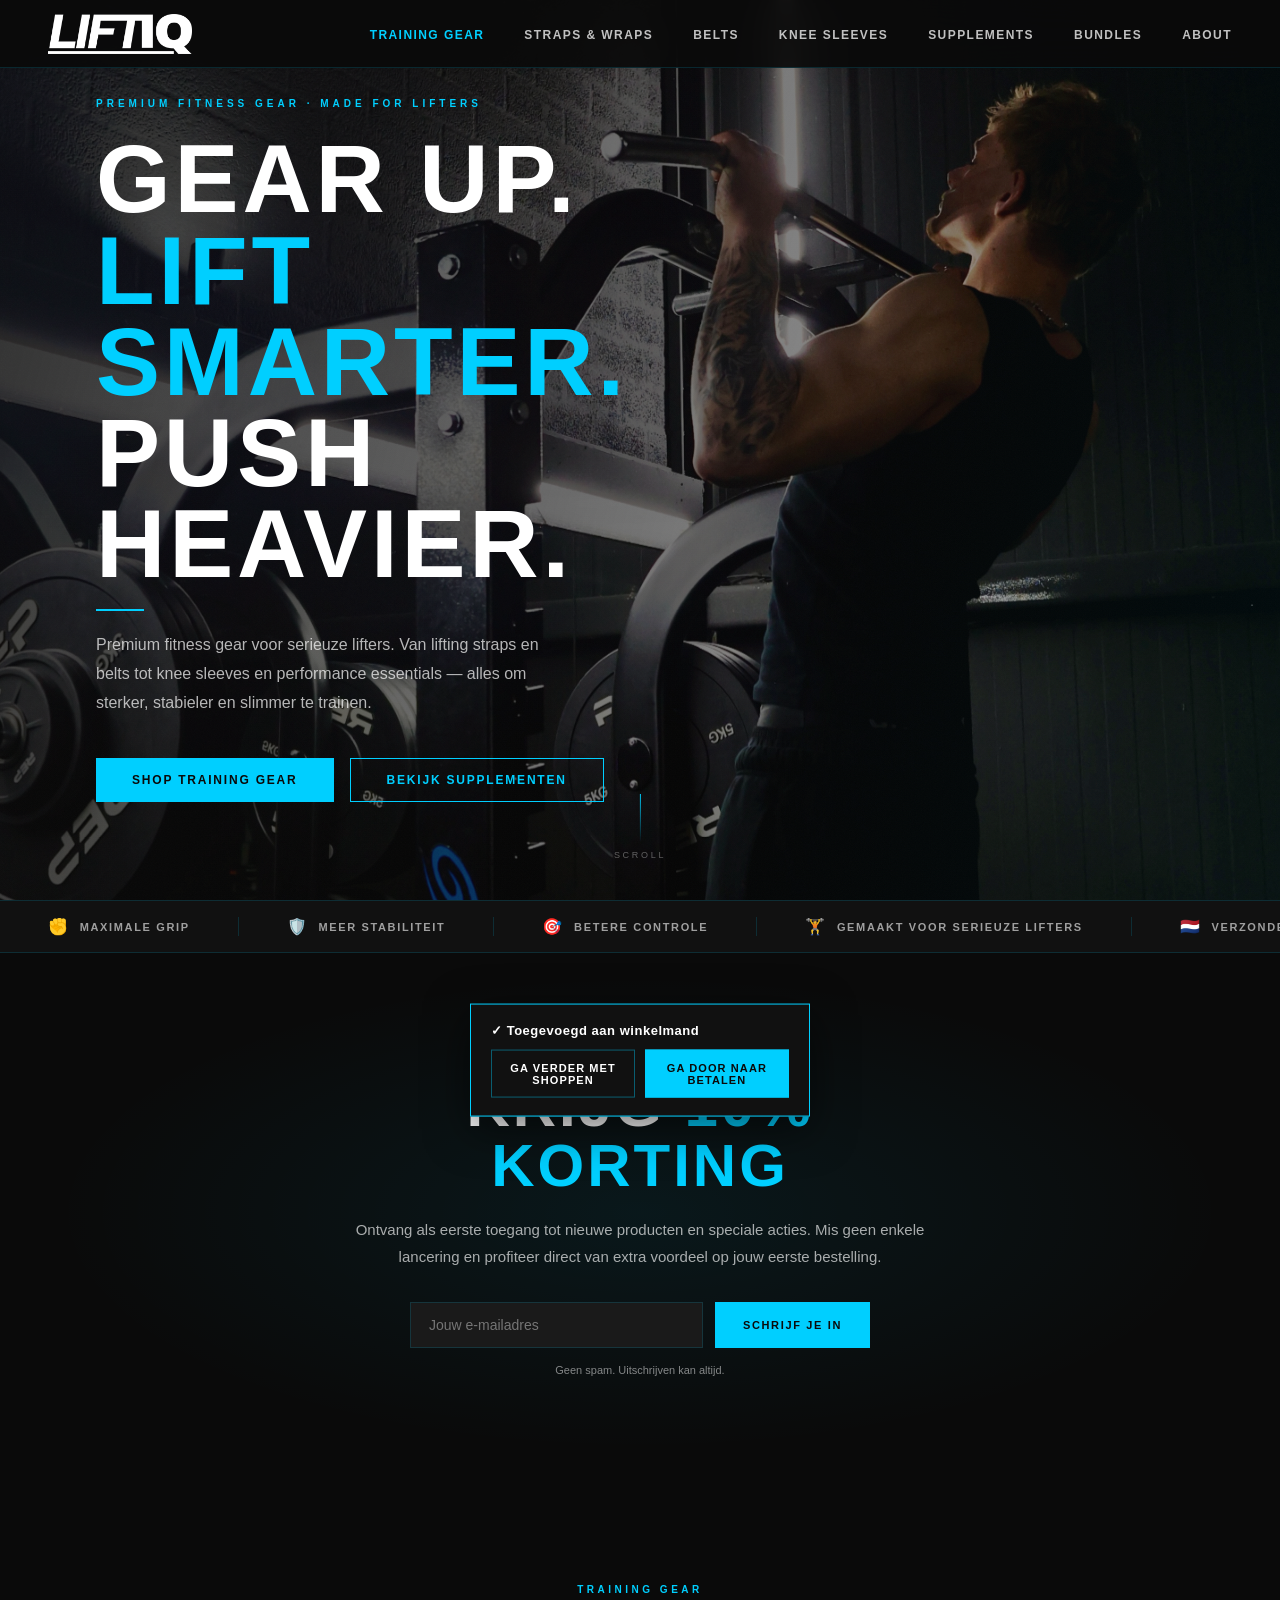
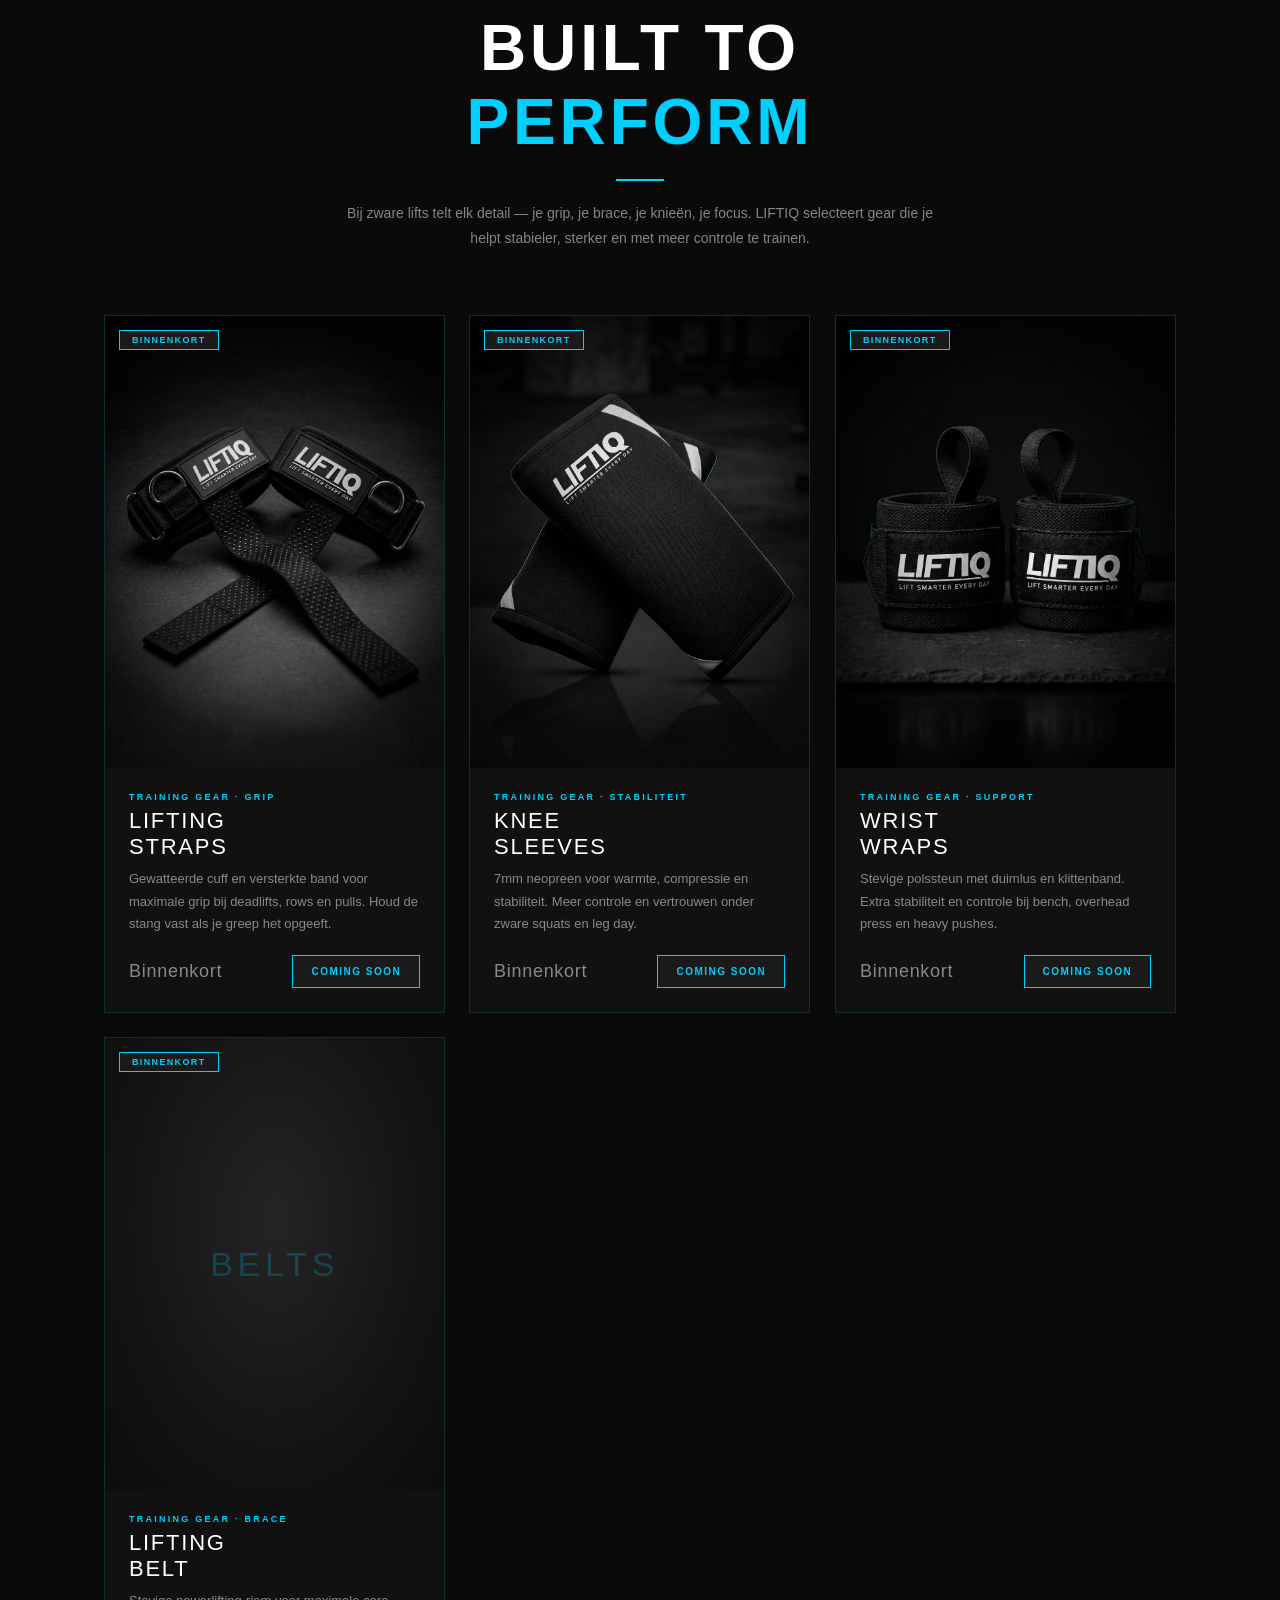
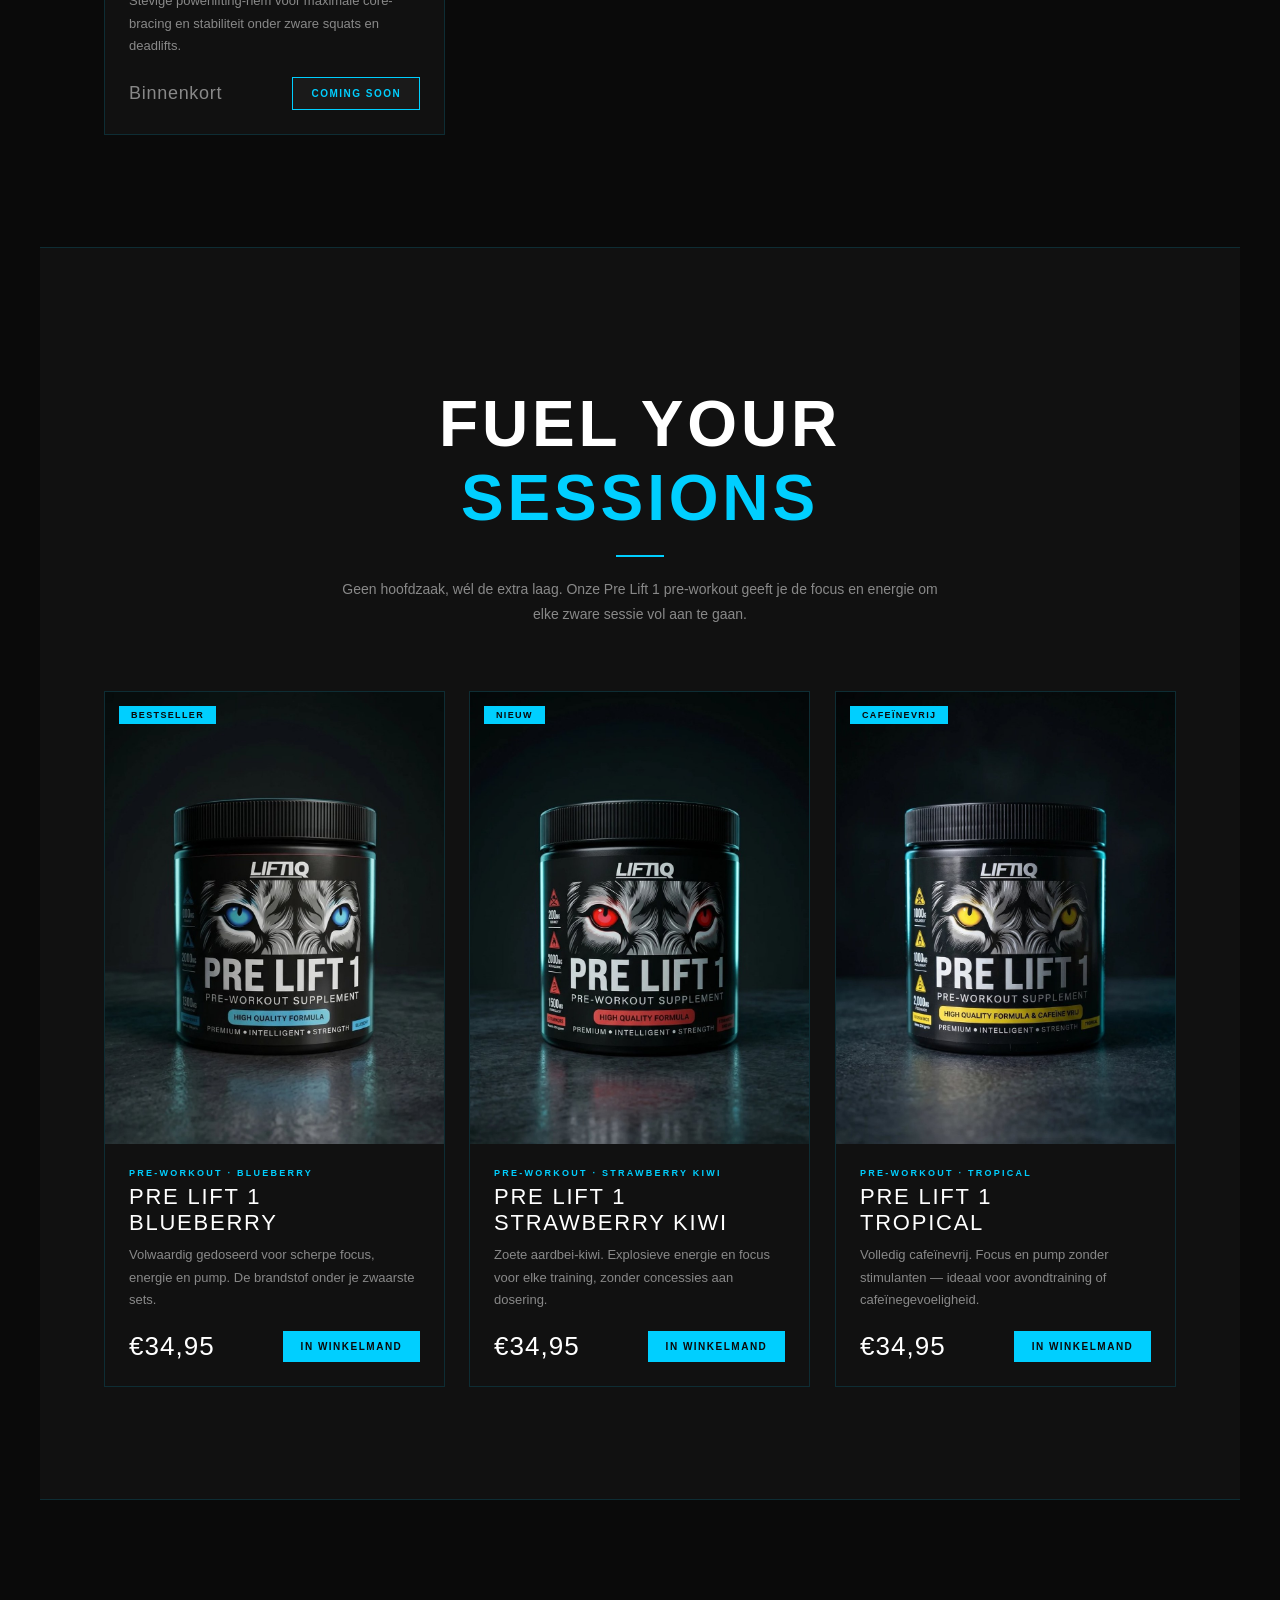
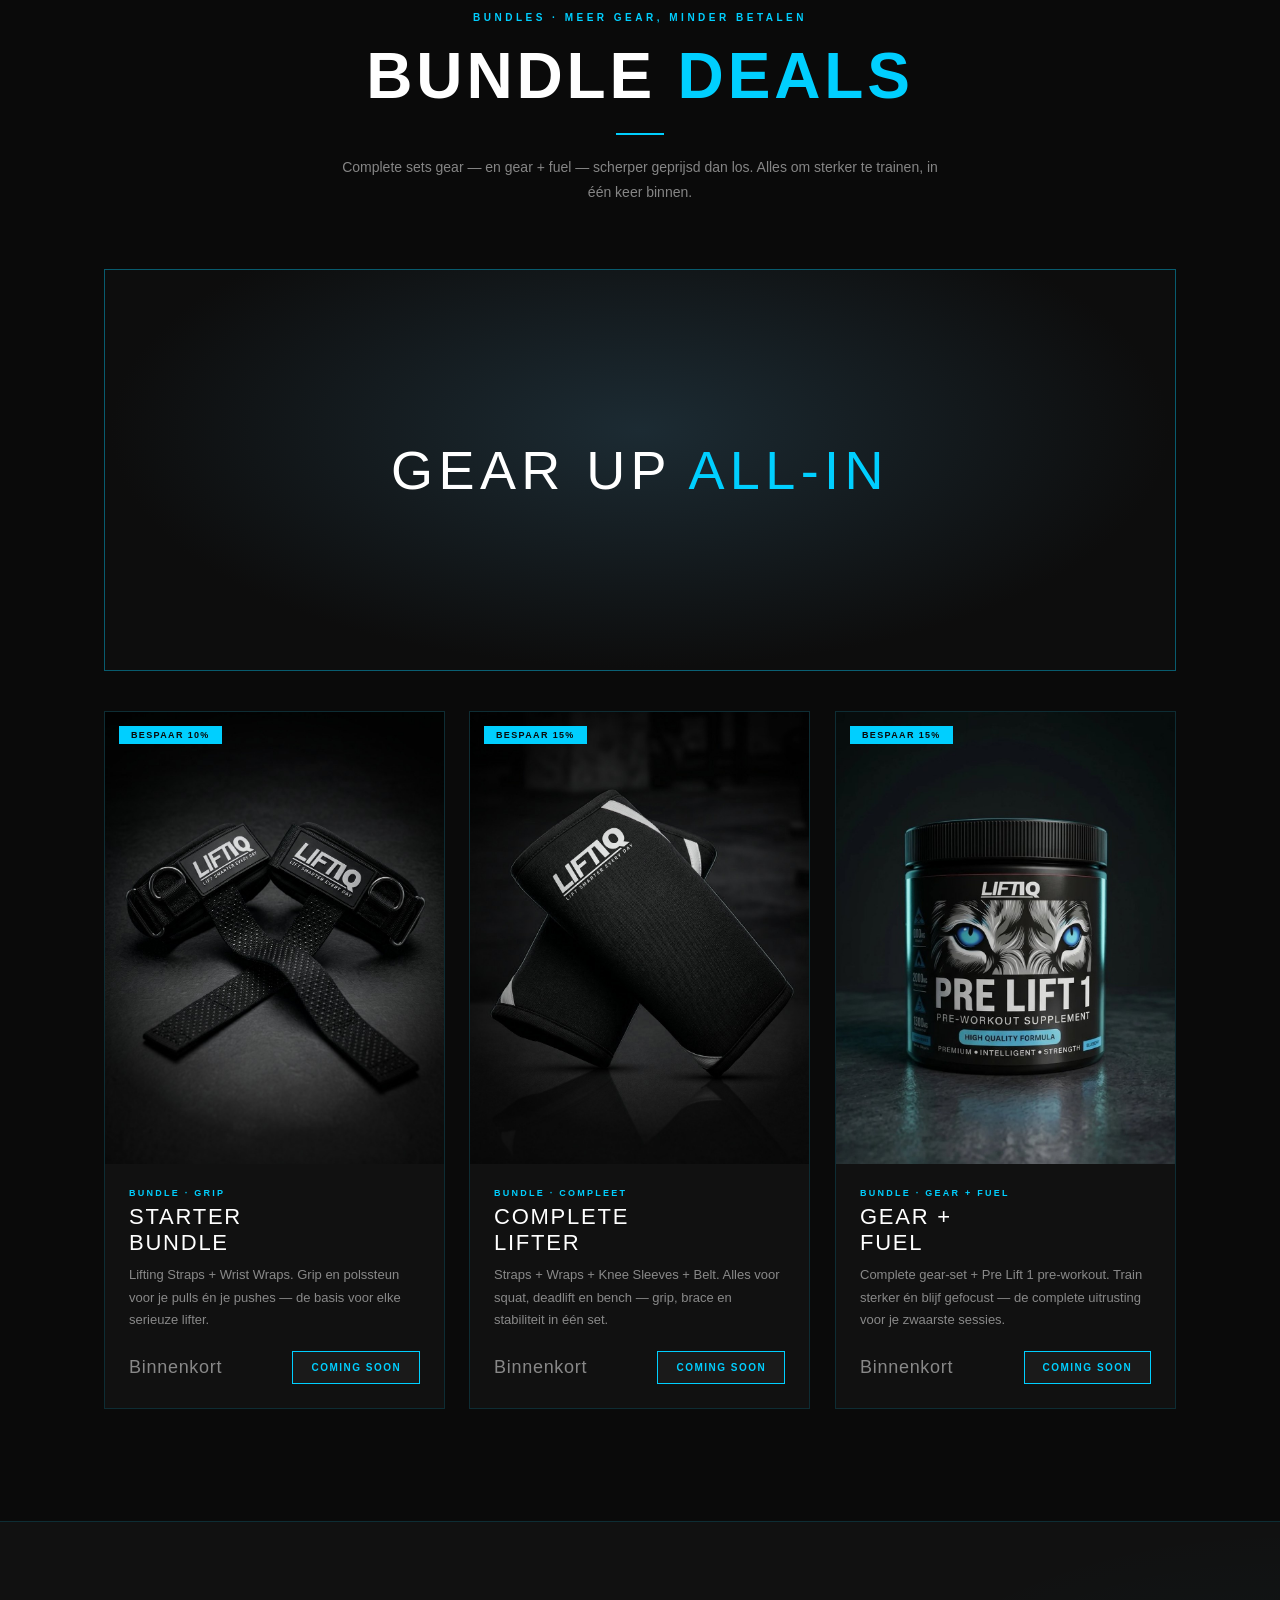
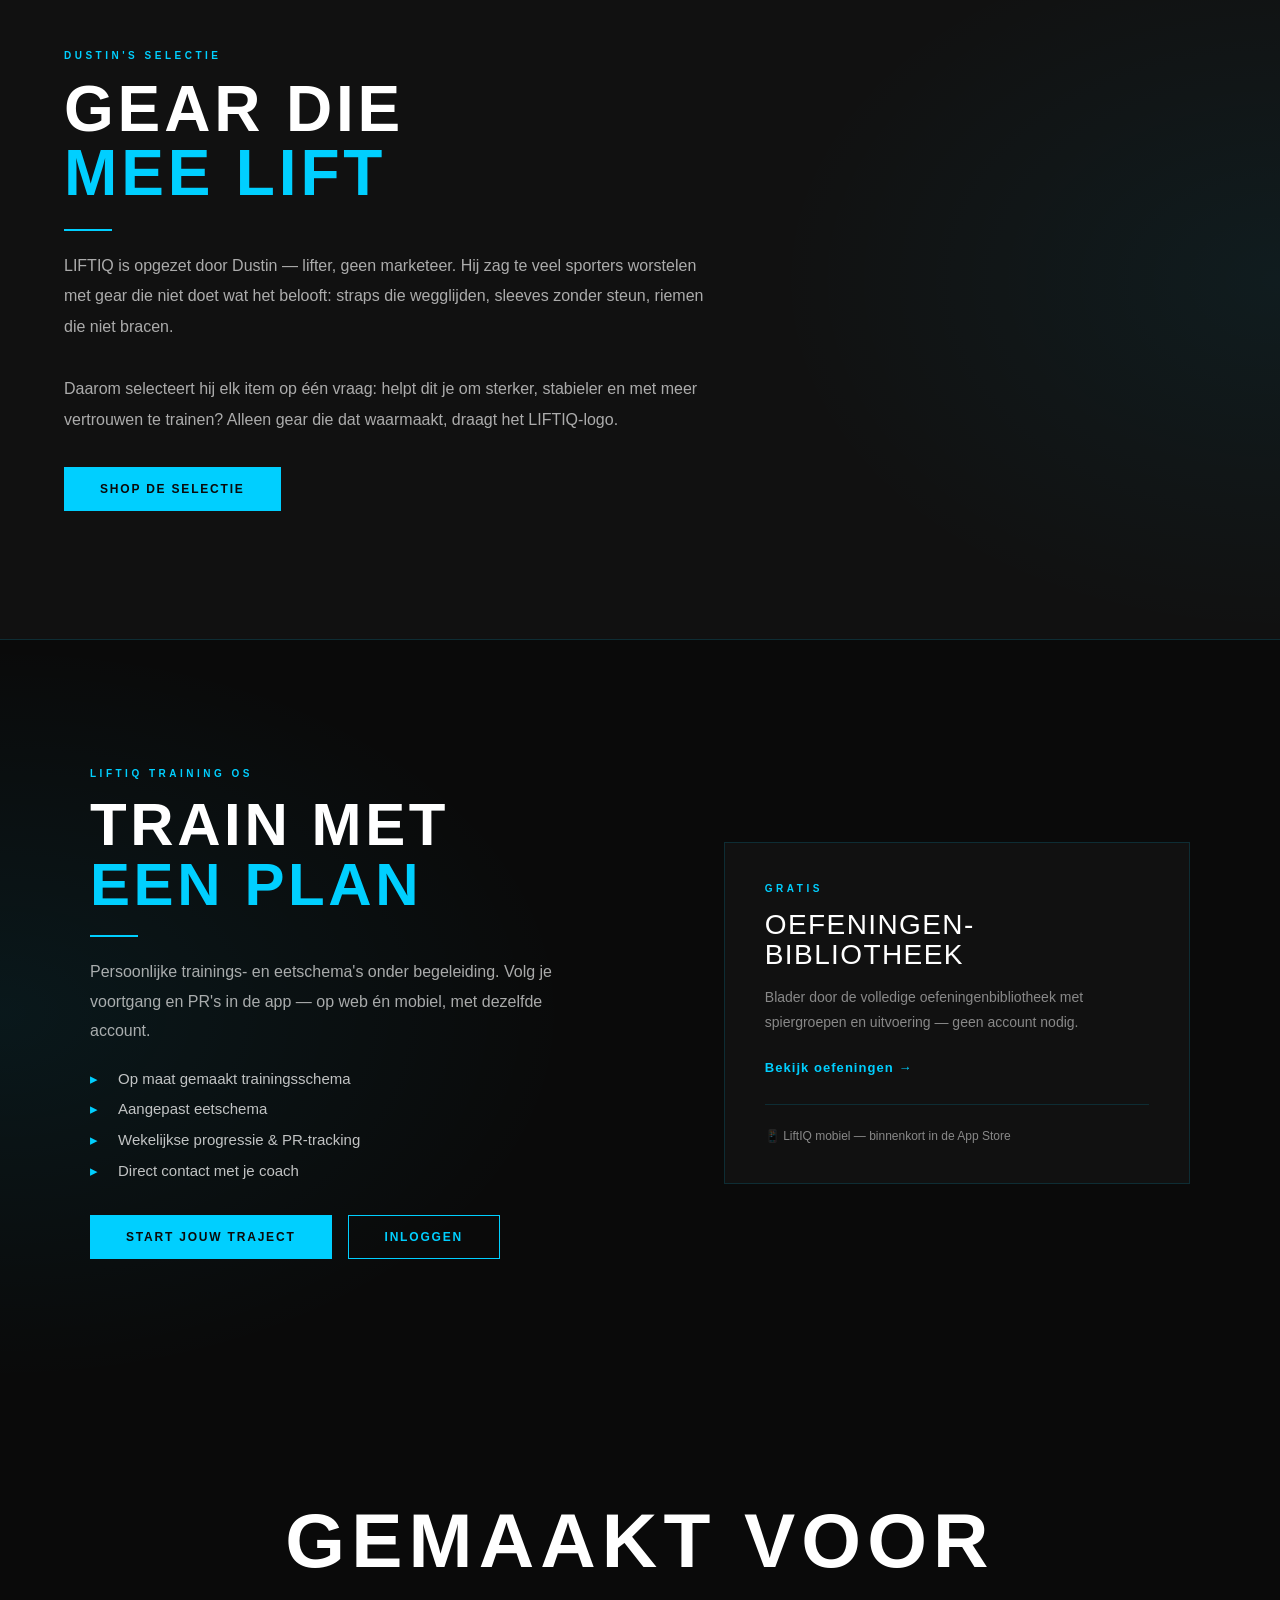
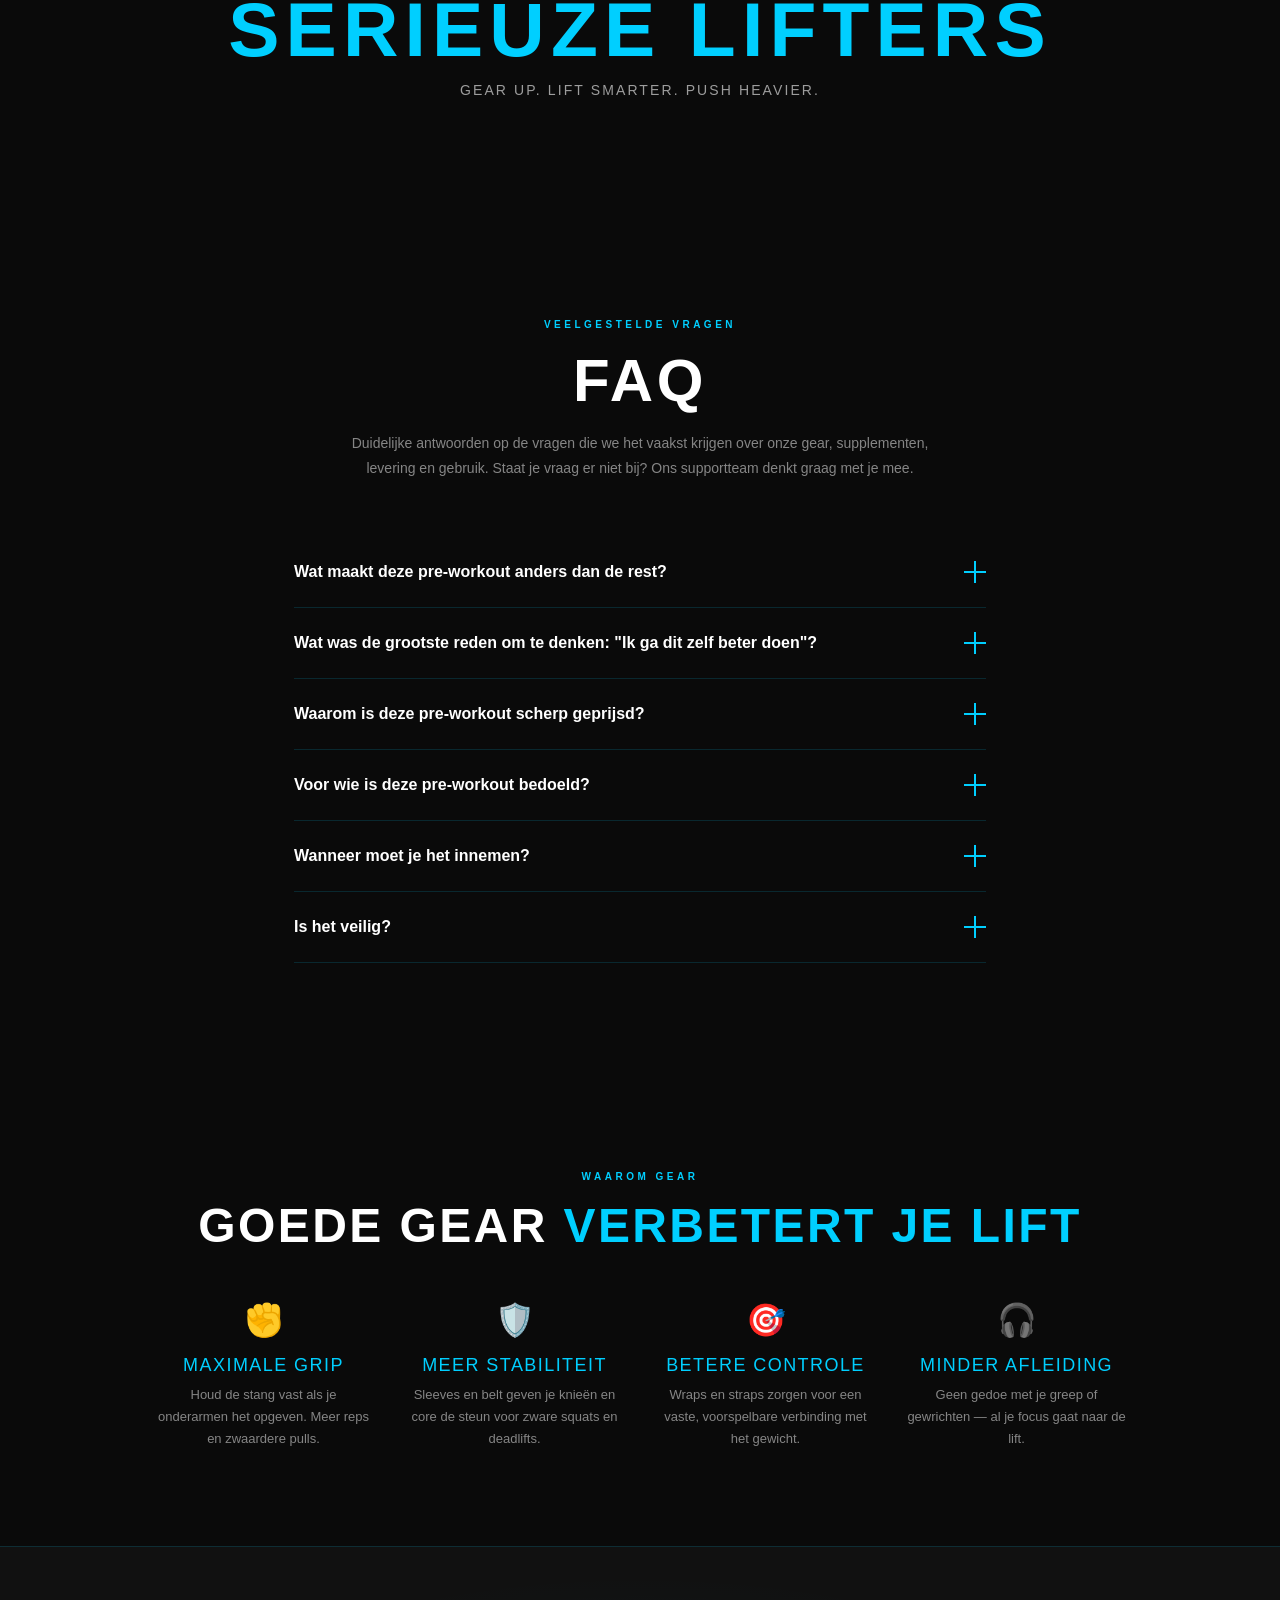
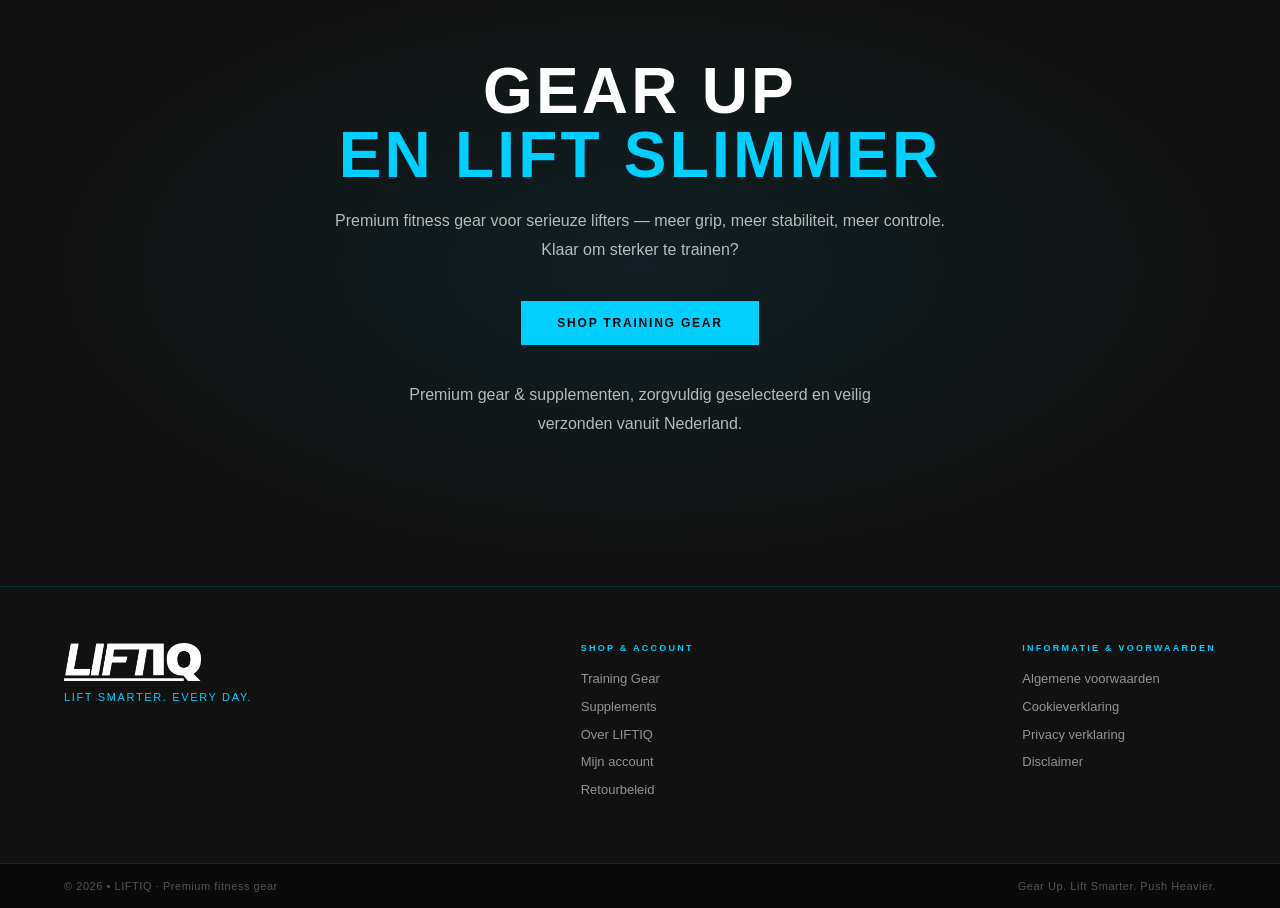
==== commit 4cb14b45: "Add homepage cart flow (In winkelmand + verder shoppen / naar betalen), carried to checkout via loca" ====
--- a/index.html
+++ b/index.html
@@ -642,6 +642,23 @@
 
 /* ── Supplementen-band (support-laag, subtiel afwijkende achtergrond) ── */
 .support-band { background: var(--dark-2); border-top: 1px solid var(--border); border-bottom: 1px solid var(--border); }
+
+/* ── Winkelmand (add-to-cart flow) ── */
+.product-btn.add-cart { border: none; cursor: pointer; font-family: inherit; }
+.cart-fab { position: fixed; right: 1.25rem; bottom: 1.25rem; z-index: 1150; background: var(--blue); color: var(--dark); font-weight: 700; letter-spacing: 0.1em; text-transform: uppercase; font-size: 12px; padding: 12px 18px; text-decoration: none; display: none; align-items: center; gap: 8px; box-shadow: 0 8px 30px rgba(0,207,255,0.25); }
+.cart-fab.show { display: inline-flex; }
+.cart-fab .cnt { background: var(--dark); color: var(--blue); border-radius: 999px; padding: 1px 8px; font-size: 11px; }
+.cart-toast { position: fixed; left: 50%; bottom: 2rem; transform: translate(-50%, 220%); z-index: 1200; background: var(--dark-2); border: 1px solid var(--blue); padding: 1.1rem 1.25rem; display: flex; flex-direction: column; gap: 0.8rem; width: 340px; max-width: calc(100vw - 2rem); box-shadow: 0 12px 44px rgba(0,0,0,0.55); transition: transform 0.35s cubic-bezier(0.4,0,0.2,1); }
+.cart-toast.show { transform: translate(-50%, 0); }
+.cart-toast-msg { font-size: 13px; font-weight: 700; letter-spacing: 0.04em; color: var(--white); }
+.cart-toast-msg span { color: var(--blue); text-transform: uppercase; }
+.cart-toast-actions { display: flex; gap: 0.6rem; }
+.cart-toast-actions button, .cart-toast-actions a { flex: 1; text-align: center; font-size: 11px; font-weight: 700; letter-spacing: 0.1em; text-transform: uppercase; padding: 11px 12px; cursor: pointer; text-decoration: none; font-family: inherit; transition: all 0.25s; }
+.cart-toast-actions button { background: transparent; border: 1px solid var(--border-strong); color: #fff; }
+.cart-toast-actions button:hover { border-color: var(--blue); color: var(--blue); }
+.cart-toast-actions a { background: var(--blue); border: 1px solid var(--blue); color: var(--dark); }
+.cart-toast-actions a:hover { background: var(--blue-dark); color: #fff; }
+@media (max-width: 480px) { .cart-toast-actions { flex-direction: column; } }
 
 /* ── MOBIEL: hero ── */
 @media (max-width: 700px) {
@@ -869,7 +886,7 @@
         <p class="product-desc">Volwaardig gedoseerd voor scherpe focus, energie en pump. De brandstof onder je zwaarste sets.</p>
         <div class="product-footer">
           <span class="product-price">€34,95</span>
-          <a href="bestellen.php" class="product-btn">Bestel</a>
+          <button type="button" class="product-btn add-cart" data-id="preworkout_blue">In winkelmand</button>
         </div>
       </div>
     </div>
@@ -886,7 +903,7 @@
         <p class="product-desc">Zoete aardbei-kiwi. Explosieve energie en focus voor elke training, zonder concessies aan dosering.</p>
         <div class="product-footer">
           <span class="product-price">€34,95</span>
-          <a href="bestellen.php" class="product-btn">Bestel</a>
+          <button type="button" class="product-btn add-cart" data-id="preworkout_red">In winkelmand</button>
         </div>
       </div>
     </div>
@@ -903,7 +920,7 @@
         <p class="product-desc">Volledig cafeïnevrij. Focus en pump zonder stimulanten — ideaal voor avondtraining of cafeïnegevoeligheid.</p>
         <div class="product-footer">
           <span class="product-price">€34,95</span>
-          <a href="bestellen.php" class="product-btn">Bestel</a>
+          <button type="button" class="product-btn add-cart" data-id="preworkout_gold">In winkelmand</button>
         </div>
       </div>
     </div>
@@ -1147,6 +1164,16 @@
   <span>Gear Up. Lift Smarter. Push Heavier.</span>
 </div>
 
+<!-- Winkelmand: bevestiging + snelkoppeling -->
+<div class="cart-toast" id="cart-toast">
+  <div class="cart-toast-msg">&#10003; Toegevoegd aan winkelmand</div>
+  <div class="cart-toast-actions">
+    <button type="button" onclick="closeCartToast()">Ga verder met shoppen</button>
+    <a href="bestellen.php">Ga door naar betalen</a>
+  </div>
+</div>
+<a class="cart-fab" id="cart-fab" href="bestellen.php">Winkelmand <span class="cnt">0</span></a>
+
 <script>
 const nav = document.getElementById('nav');
 const stickyBar = document.getElementById('sticky-bar');
@@ -1233,6 +1260,42 @@
   });
 }, { threshold: 0.1, rootMargin: '0px 0px -40px 0px' });
 document.querySelectorAll('.reveal').forEach(el => observer.observe(el));
+
+// --- Winkelmand (localStorage; gedeeld met bestellen.php) ---
+function getCart() { try { return JSON.parse(localStorage.getItem('liftiq_cart') || '{}'); } catch (e) { return {}; } }
+function saveCart(c) { localStorage.setItem('liftiq_cart', JSON.stringify(c)); updateCartFab(); }
+function cartCount() { return Object.values(getCart()).reduce((a, b) => a + (parseInt(b) || 0), 0); }
+function updateCartFab() {
+  const fab = document.getElementById('cart-fab');
+  if (!fab) return;
+  const n = cartCount();
+  fab.querySelector('.cnt').textContent = n;
+  fab.classList.toggle('show', n > 0);
+}
+let cartToastTimer;
+function showCartToast() {
+  const t = document.getElementById('cart-toast');
+  if (!t) return;
+  t.classList.add('show');
+  clearTimeout(cartToastTimer);
+  cartToastTimer = setTimeout(() => t.classList.remove('show'), 6000);
+}
+function closeCartToast() {
+  const t = document.getElementById('cart-toast');
+  if (t) t.classList.remove('show');
+}
+document.querySelectorAll('.add-cart').forEach(btn => btn.addEventListener('click', () => {
+  const id = btn.dataset.id;
+  const c = getCart();
+  c[id] = Math.min(5, (parseInt(c[id]) || 0) + 1);
+  saveCart(c);
+  const nameEl = btn.closest('.product-card').querySelector('.product-name');
+  const naam = nameEl ? nameEl.textContent.replace(/\s+/g, ' ').trim() : 'Product';
+  const msg = document.querySelector('#cart-toast .cart-toast-msg');
+  if (msg) msg.innerHTML = '&#10003; <span>' + naam + '</span> toegevoegd aan winkelmand';
+  showCartToast();
+}));
+updateCartFab();
 </script>
 </body>
 </html>
